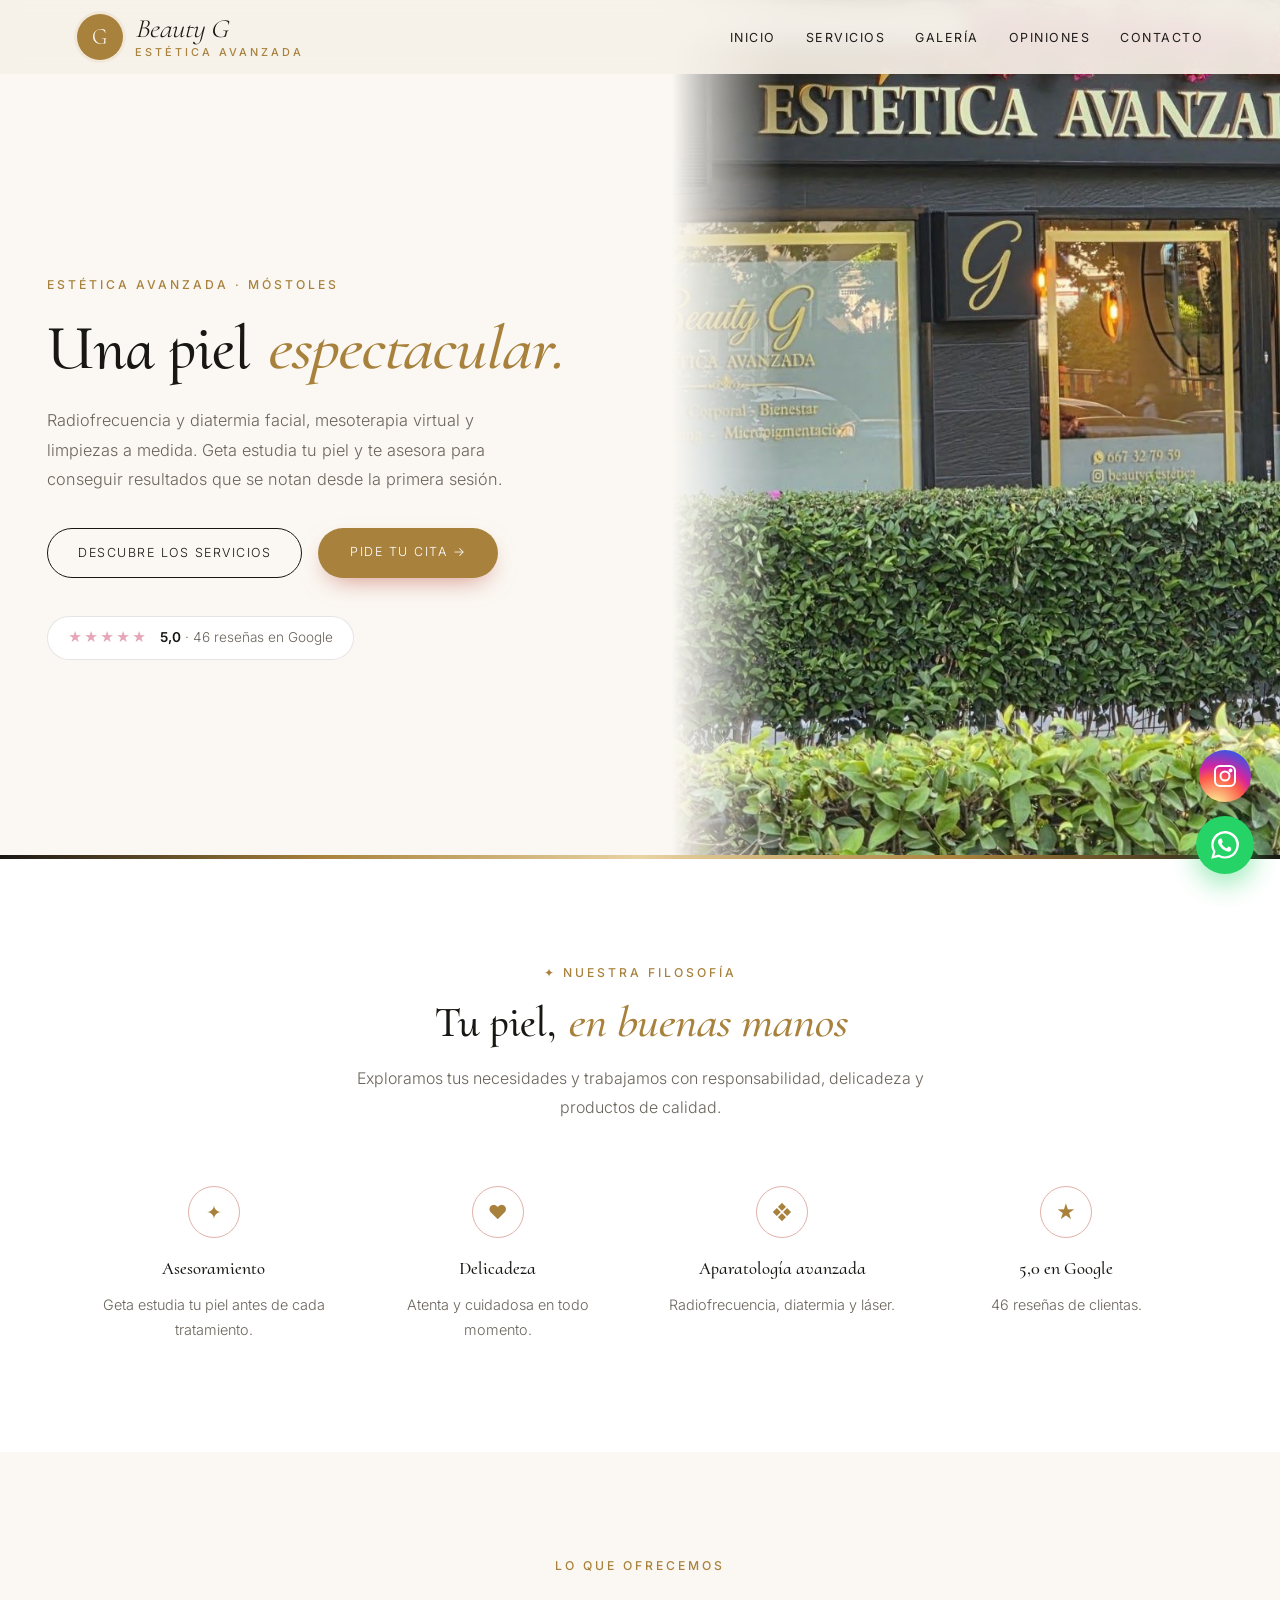
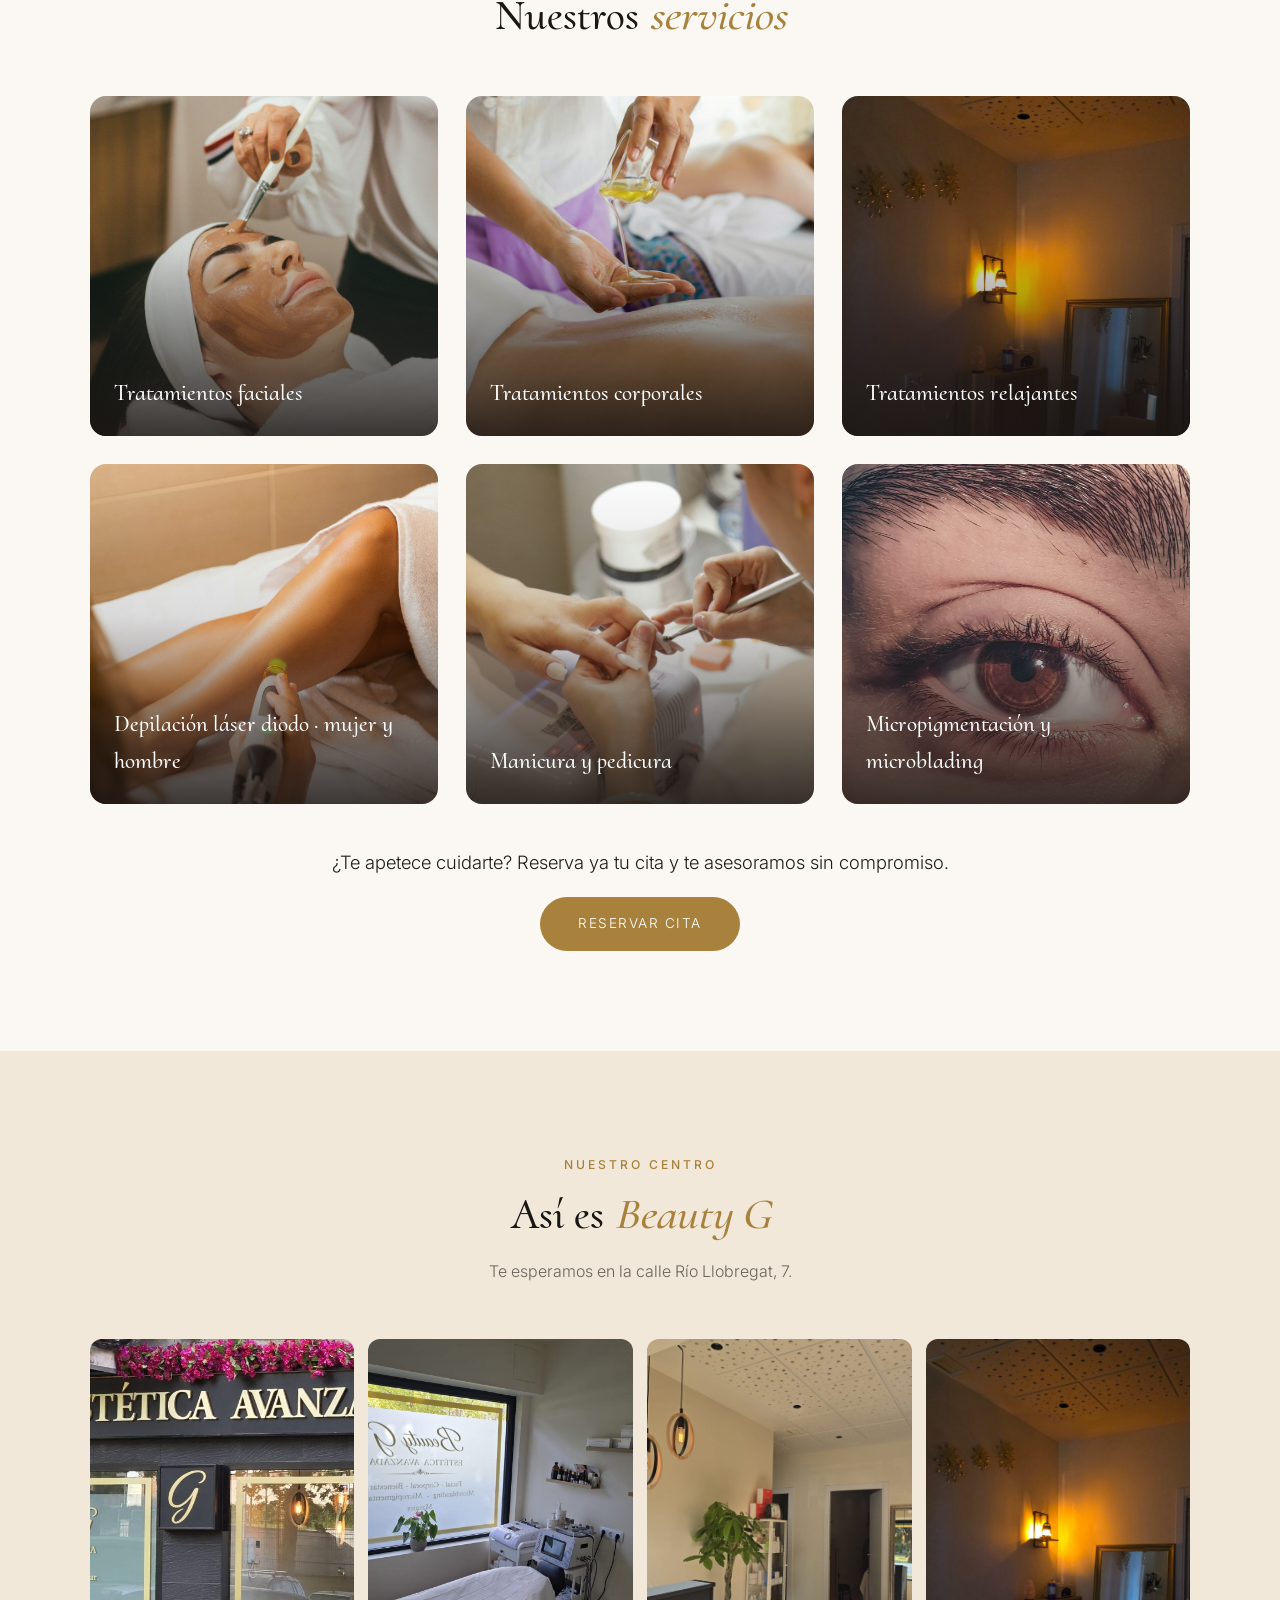
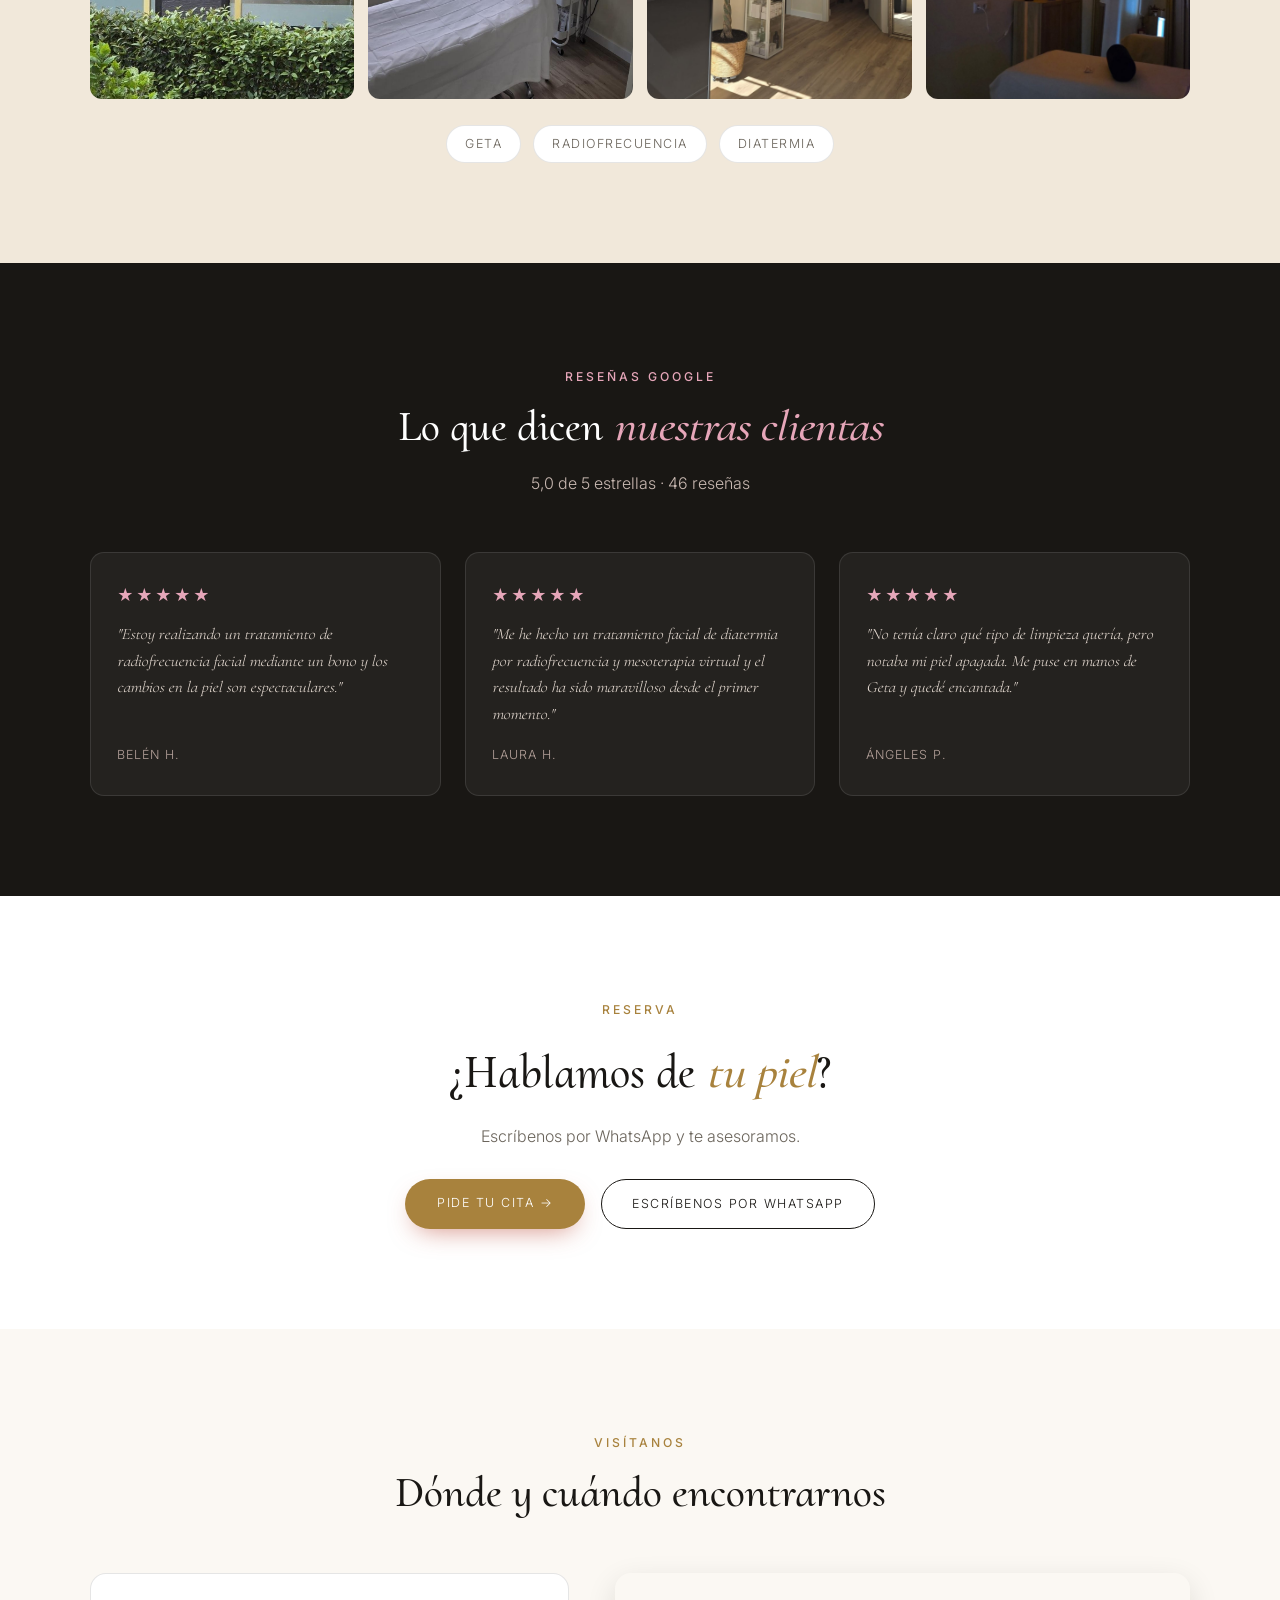
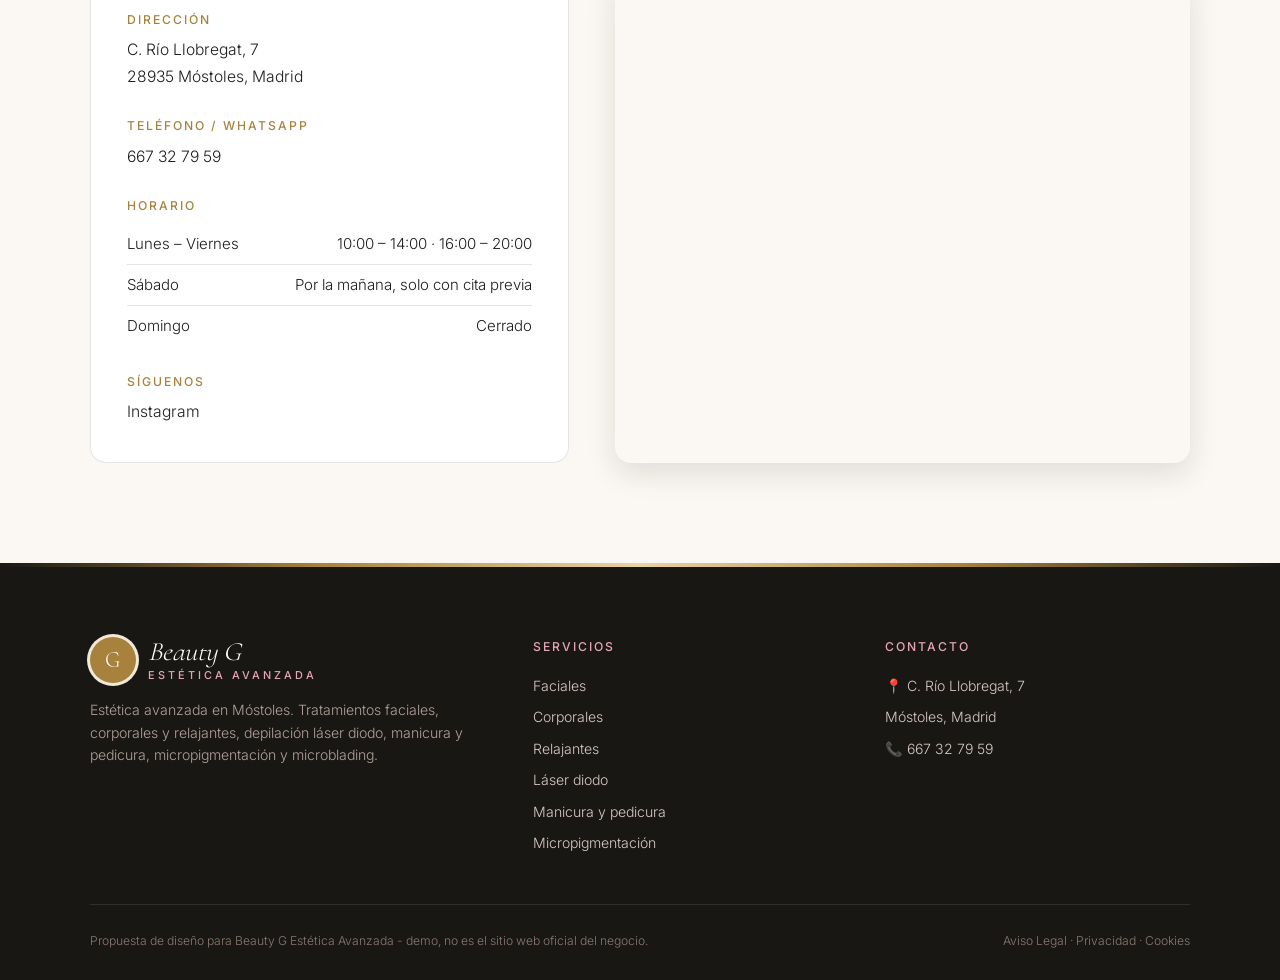
==== index.html @ 25932ee6 "Add files via upload" ====
<!DOCTYPE html>
<html lang="es">
<head>
<meta charset="UTF-8">
<meta name="viewport" content="width=device-width, initial-scale=1.0">
<title>Beauty G Estética Avanzada — Estética avanzada en Móstoles</title>
<meta name="description" content="Beauty G Estética Avanzada, de Geta, en C. Río Llobregat 7, Móstoles. Tratamientos faciales, corporales y relajantes, depilación láser diodo para mujer y hombre, manicura y pedicura, micropigmentación y microblading. 5,0★ en Google.">
<meta name="theme-color" content="#191714">
<meta property="og:title" content="Beauty G Estética Avanzada · Móstoles">
<meta property="og:image" content="maps_02.jpg">

<link rel="preconnect" href="https://fonts.googleapis.com"><link rel="preconnect" href="https://fonts.gstatic.com" crossorigin><link href="https://fonts.googleapis.com/css2?family=Cormorant+Upright:wght@600&family=Inter:wght@300;400;500;600&display=swap" rel="stylesheet">
<link rel="stylesheet" href="styles.css">
</head>
<body>

<header id="header">
  <a href="index.html" class="logo" aria-label="Beauty G Estética Avanzada, inicio"><span class="logo-mark">G</span><span class="logo-text"><span class="script">Beauty G</span><small>estética avanzada</small></span></a>
  <nav id="nav" aria-label="Navegación principal"><ul><li><a href="index.html#inicio">Inicio</a></li><li><a href="index.html#servicios">Servicios</a></li><li><a href="index.html#galeria">Galería</a></li><li><a href="index.html#opiniones">Opiniones</a></li><li><a href="index.html#contacto">Contacto</a></li></ul></nav><button class="nav-toggle" id="navToggle" aria-label="Abrir menú">☰</button>
</header>

<section class="hero" id="inicio">
  <div class="hero-text">
    <span class="eyebrow">Estética avanzada · Móstoles</span>
    <h1>Una piel <em>espectacular.</em></h1>
    <p>Radiofrecuencia y diatermia facial, mesoterapia virtual y limpiezas a medida. Geta estudia tu piel y te asesora para conseguir resultados que se notan desde la primera sesión.</p>
    <div class="hero-ctas">
      <a href="#servicios" class="btn-outline">Descubre los servicios</a>
      <a href="https://wa.me/34667327959?text=Hola%2C%20quiero%20informaci%C3%B3n%20sobre%20los%20tratamientos%20de%20Beauty%20G" class="btn-solid" target="_blank" rel="noopener">Pide tu cita →</a>
    </div>
    <a class="hero-rating" href="https://www.google.com/maps/search/?api=1&query=Beauty+G+Estetica+Avanzada,+C.+Rio+Llobregat+7,+Mostoles" target="_blank" rel="noopener"><span class="stars">★★★★★</span><span><strong>5,0</strong> · 46 reseñas en Google</span></a>
  </div>
  <div class="hero-img"><img src="maps_02.jpg" alt="Fachada negra y dorada de Beauty G con flores" style="object-position:center 50%;"></div>
</section>

<section class="trust">
  <div class="section-head">
    <span class="eyebrow">✦ Nuestra filosofía</span>
    <h2>Tu piel, <em>en buenas manos</em></h2>
    <p>Exploramos tus necesidades y trabajamos con responsabilidad, delicadeza y productos de calidad.</p>
  </div>
  <div class="trust-grid">
    <div class="trust-card"><span class="trust-ic">✦</span><h3>Asesoramiento</h3><p>Geta estudia tu piel antes de cada tratamiento.</p></div>
    <div class="trust-card"><span class="trust-ic">♥</span><h3>Delicadeza</h3><p>Atenta y cuidadosa en todo momento.</p></div>
    <div class="trust-card"><span class="trust-ic">❖</span><h3>Aparatología avanzada</h3><p>Radiofrecuencia, diatermia y láser.</p></div>
    <div class="trust-card"><span class="trust-ic">★</span><h3>5,0 en Google</h3><p>46 reseñas de clientas.</p></div>
  </div>
</section>

<section id="servicios">
  <div class="section-head">
    <span class="eyebrow">Lo que ofrecemos</span>
    <h2>Nuestros <em>servicios</em></h2>
  </div>
  <div class="svc-static-grid">
    <div class="svc-static"><img src="us_facial.jpg" alt="Tratamientos faciales" loading="lazy"><h3>Tratamientos faciales</h3></div>
    <div class="svc-static"><img src="us_corporal.jpg" alt="Tratamientos corporales" loading="lazy"><h3>Tratamientos corporales</h3></div>
    <div class="svc-static"><img src="local_cabina.jpg" alt="Tratamientos relajantes" loading="lazy"><h3>Tratamientos relajantes</h3></div>
    <div class="svc-static"><img src="us_laser.jpg" alt="Depilaci&oacute;n l&aacute;ser diodo &middot; mujer y hombre" loading="lazy"><h3>Depilaci&oacute;n l&aacute;ser diodo &middot; mujer y hombre</h3></div>
    <div class="svc-static"><img src="us_manos.jpg" alt="Manicura y pedicura" loading="lazy"><h3>Manicura y pedicura</h3></div>
    <div class="svc-static"><img src="us_micro.jpg" alt="Micropigmentaci&oacute;n y microblading" loading="lazy"><h3>Micropigmentaci&oacute;n y microblading</h3></div>
  </div>
  <div class="svc-cta"><p>&iquest;Te apetece cuidarte? Reserva ya tu cita y te asesoramos sin compromiso.</p><a class="btn-primary svc-cta-btn" href="https://wa.me/34667327959?text=Hola%2C%20quiero%20reservar%20una%20cita%20en%20Beauty%20G" target="_blank" rel="noopener">Reservar cita</a></div>
</section>

<section class="gallery-wrap" id="galeria">
  <div class="section-head">
    <span class="eyebrow">Nuestro centro</span>
    <h2>Así es <em>Beauty G</em></h2>
    <p>Te esperamos en la calle Río Llobregat, 7.</p>
  </div>
  <div class="gallery">
    <figure><img src="local_fachada.jpg" alt="Fachada de Beauty G Estética Avanzada" loading="lazy"></figure>
    <figure><img src="local_nueva.jpg" alt="Cabina de tratamientos de Beauty G" loading="lazy"></figure>
    <figure><img src="local_interior.jpg" alt="Interior del centro Beauty G" loading="lazy"></figure>
    <figure><img src="local_cabina.jpg" alt="Cabina de tratamientos relajantes" loading="lazy"></figure>
  </div>
  <div class="brands"><span>Geta</span><span>Radiofrecuencia</span><span>Diatermia</span></div>
</section>

<section class="reviews-wrap" id="opiniones">
  <div class="section-head">
    <span class="eyebrow">Reseñas Google</span>
    <h2>Lo que dicen <em>nuestras clientas</em></h2>
    <p>5,0 de 5 estrellas · 46 reseñas</p>
  </div>
  <div class="review-grid">
    <div class="review-card"><div class="stars">★★★★★</div><p>"Estoy realizando un tratamiento de radiofrecuencia facial mediante un bono y los cambios en la piel son espectaculares."</p><cite>Belén H.</cite></div>
    <div class="review-card"><div class="stars">★★★★★</div><p>"Me he hecho un tratamiento facial de diatermia por radiofrecuencia y mesoterapia virtual y el resultado ha sido maravilloso desde el primer momento."</p><cite>Laura H.</cite></div>
    <div class="review-card"><div class="stars">★★★★★</div><p>"No tenía claro qué tipo de limpieza quería, pero notaba mi piel apagada. Me puse en manos de Geta y quedé encantada."</p><cite>Ángeles P.</cite></div>
  </div>
</section>

<section class="cta-section">
  <span class="eyebrow">Reserva</span>
  <h2>¿Hablamos de <em>tu piel</em>?</h2>
  <p>Escríbenos por WhatsApp y te asesoramos.</p>
  <div class="cta-row">
    <a href="https://wa.me/34667327959?text=Hola%2C%20quiero%20informaci%C3%B3n%20sobre%20los%20tratamientos%20de%20Beauty%20G" class="btn-solid" target="_blank" rel="noopener">Pide tu cita →</a>
    <a href="https://wa.me/34667327959?text=Hola%2C%20quiero%20informaci%C3%B3n%20sobre%20los%20tratamientos%20de%20Beauty%20G" class="btn-outline" target="_blank" rel="noopener">Escríbenos por WhatsApp</a>
  </div>
</section>

<section class="contact-section" id="contacto">
  <div class="section-head">
    <span class="eyebrow">Visítanos</span>
    <h2>Dónde y cuándo encontrarnos</h2>
  </div>
  <div class="contact-grid">
    <div class="contact-info">
      <div class="contact-block"><h3>Dirección</h3><p>C. Río Llobregat, 7<br>28935 Móstoles, Madrid</p></div>
      <div class="contact-block"><h3>Teléfono / WhatsApp</h3><p><a href="tel:+34667327959">667 32 79 59</a></p></div>
      <div class="contact-block"><h3>Horario</h3><ul class="hours-list"><li><span>Lunes – Viernes</span><span>10:00 – 14:00 · 16:00 – 20:00</span></li><li><span>Sábado</span><span>Por la mañana, solo con cita previa</span></li><li><span>Domingo</span><span>Cerrado</span></li></ul></div>
      <div class="contact-block"><h3>Síguenos</h3><p><a href="https://www.instagram.com/beautyg.estetica/" target="_blank" rel="noopener">Instagram</a></p></div>
    </div>
    <div class="contact-map">
      <iframe title="Mapa de Beauty G Estética Avanzada" src="https://www.google.com/maps?q=Beauty+G+Estetica+Avanzada,+C.+Rio+Llobregat+7,+Mostoles&output=embed" width="100%" height="100%" style="border:0;" allowfullscreen="" loading="lazy" referrerpolicy="no-referrer-when-downgrade"></iframe>
    </div>
  </div>
</section>

<footer>
  <div class="footer-grid">
    <div class="footer-brand">
      <a href="index.html" class="logo light"><span class="logo-mark">G</span><span class="logo-text"><span class="script">Beauty G</span><small>estética avanzada</small></span></a>
      <p>Estética avanzada en Móstoles. Tratamientos faciales, corporales y relajantes, depilación láser diodo, manicura y pedicura, micropigmentación y microblading.</p>
    </div>
    <div><h4>Servicios</h4><ul><li>Faciales</li><li>Corporales</li><li>Relajantes</li><li>Láser diodo</li><li>Manicura y pedicura</li><li>Micropigmentación</li></ul></div>
    <div><h4>Contacto</h4><ul><li>📍 C. Río Llobregat, 7</li><li>Móstoles, Madrid</li><li>📞 <a href="tel:+34667327959">667 32 79 59</a></li></ul></div>
  </div>
  <div class="footer-bottom">
    <span>Propuesta de diseño para Beauty G Estética Avanzada - demo, no es el sitio web oficial del negocio.</span>
    <span><a href="aviso-legal.html">Aviso Legal</a> &middot; <a href="politica-privacidad.html">Privacidad</a> &middot; <a href="politica-cookies.html">Cookies</a></span>
  </div>
</footer>

<div id="cookie-banner" class="cookie-banner"><p>Esta web utiliza cookies de terceros (Google Maps) para ofrecerte la mejor experiencia. Puedes aceptar su uso o rechazarlas. <a href="politica-cookies.html">Más información</a></p><div class="cookie-actions"><button onclick="setCookieChoice('rejected')" class="ck-reject">Rechazar</button><button onclick="setCookieChoice('accepted')" class="ck-accept">Aceptar</button></div></div>
<div class="social-fabs"><a class="ig-fab" href="https://www.instagram.com/beautyg.estetica/" target="_blank" rel="noopener" aria-label="Visitar Instagram"><svg width="24" height="24" viewBox="0 0 24 24" fill="none" stroke="white" stroke-width="2"><rect x="2" y="2" width="20" height="20" rx="5"/><circle cx="12" cy="12" r="4.5"/><circle cx="17.5" cy="6.5" r="1" fill="white"/></svg></a><a class="wa-fab" href="https://wa.me/34667327959?text=Hola%2C%20quiero%20informaci%C3%B3n%20sobre%20los%20tratamientos%20de%20Beauty%20G" target="_blank" rel="noopener" aria-label="Escribir por WhatsApp"><svg width="28" height="28" viewBox="0 0 24 24" fill="white"><path d="M17.5 14.4c-.3-.1-1.8-.9-2-1s-.5-.1-.7.1-.8 1-.9 1.2-.3.2-.6.1a8.2 8.2 0 0 1-2.4-1.5 9 9 0 0 1-1.7-2.1c-.2-.3 0-.5.1-.6l.4-.5.3-.5v-.5l-.9-2.2c-.2-.6-.5-.5-.7-.5h-.6a1.1 1.1 0 0 0-.8.4 3.4 3.4 0 0 0-1 2.5 5.9 5.9 0 0 0 1.2 3.1 13.5 13.5 0 0 0 5.2 4.6c2.6 1 2.6.7 3.1.6a2.6 2.6 0 0 0 1.7-1.2 2.1 2.1 0 0 0 .2-1.2c-.1-.1-.3-.2-.6-.3ZM12 21.8a9.8 9.8 0 0 1-5-1.4l-.4-.2-3.7 1 1-3.6-.2-.4A9.8 9.8 0 1 1 12 21.8Zm8.4-18.3A11.8 11.8 0 0 0 1.8 17.7L.2 23.8l6.3-1.6a11.8 11.8 0 0 0 5.6 1.4A11.8 11.8 0 0 0 20.4 3.5Z"/></svg></a></div>
<script src="main.js"></script>
</body>
</html>
---- styles.css ----
:root{
  --cream:#fbf8f3; --paper:#ffffff; --tint:#f1e8da; --ink:#1f1d1a; --dark:#191714; --muted:#6a645b;
  --red:#a8823d; --red-dark:#86672f; --teal:#a8823d; --gold:#e6a6b9; --line:rgba(0,0,0,.1);
  --brand-gradient:linear-gradient(90deg,#191714,#a8823d,#e9d3a2,#a8823d,#191714);
}
*{margin:0;padding:0;box-sizing:border-box;}
html{scroll-behavior:smooth;}
body{font-family:'Inter',sans-serif;background:var(--cream);color:var(--ink);overflow-x:hidden;font-weight:300;line-height:1.6;}
a{text-decoration:none;color:inherit;}
h1,h2,h3{font-family:'Cormorant Upright',serif;font-weight:500;}
h1 em,h2 em{font-style:italic;color:var(--red);}
img{max-width:100%;display:block;}
.script{font-family:'Cormorant Upright',serif;font-style:italic;}

/* HEADER */
header{position:fixed;top:0;left:0;right:0;z-index:100;display:flex;justify-content:space-between;align-items:center;padding:14px 6%;background:rgba(247,241,233,.92);backdrop-filter:blur(10px);-webkit-backdrop-filter:blur(10px);transition:box-shadow .3s,padding .3s;}
header.scrolled{box-shadow:0 2px 24px rgba(28,22,20,.1);padding:8px 6%;}
.logo{display:flex;align-items:center;gap:12px;color:var(--dark);}
.logo-badge{width:58px;height:58px;border-radius:50%;object-fit:cover;box-shadow:0 0 0 2px var(--gold),0 6px 16px rgba(28,22,20,.15);transition:width .3s,height .3s;}
header.scrolled .logo-badge{width:46px;height:46px;}
.logo-text{display:flex;flex-direction:column;line-height:1;}
.logo-text .script{font-size:1.65rem;color:var(--dark);}
.logo-text small{font-size:.68rem;letter-spacing:3px;text-transform:uppercase;color:var(--red);margin-top:4px;font-weight:500;}
.logo.light .logo-text .script{color:#fff;}
.logo.light .logo-text small{color:var(--gold);}
nav ul{list-style:none;display:flex;gap:30px;}
nav a{font-size:.78rem;letter-spacing:1.5px;text-transform:uppercase;font-weight:400;position:relative;padding:4px 0;}
nav a::after{content:"";position:absolute;left:0;bottom:-2px;height:1px;width:100%;background:var(--red);transform:scaleX(0);transform-origin:right;transition:transform .3s;}
nav a:hover::after{transform:scaleX(1);transform-origin:left;}
.nav-toggle{display:none;font-size:1.6rem;background:none;border:none;color:var(--dark);cursor:pointer;}

/* BOTONES */
.btn-outline{display:inline-block;border:1px solid var(--dark);color:var(--dark);padding:14px 30px;font-size:.78rem;letter-spacing:1.5px;text-transform:uppercase;border-radius:40px;transition:all .25s;}
.btn-outline:hover{background:var(--dark);color:var(--cream);}
.btn-outline.light{border-color:rgba(255,255,255,.5);color:#fff;}
.btn-outline.light:hover{background:#fff;color:var(--dark);}
.btn-solid{display:inline-block;background:var(--red);color:#fff;padding:14px 32px;font-size:.78rem;letter-spacing:1.5px;text-transform:uppercase;border-radius:40px;transition:transform .25s,box-shadow .25s,background .25s;box-shadow:0 10px 26px -10px rgba(181,64,44,.6);}
.btn-solid:hover{transform:translateY(-2px);background:var(--red-dark);}

/* HERO */
.hero{min-height:95vh;display:grid;grid-template-columns:1.05fr .95fr;align-items:stretch;padding:0;}
.hero-text{display:flex;flex-direction:column;justify-content:center;padding:150px 7% 70px;}
.eyebrow{display:inline-block;color:var(--teal);text-transform:uppercase;letter-spacing:3px;font-size:.76rem;font-weight:500;}
.hero-text .eyebrow{margin-bottom:20px;}
.hero-text h1{font-size:clamp(2.4rem,5vw,3.9rem);line-height:1.12;margin-bottom:22px;color:var(--dark);}
.hero-text p{font-size:1.02rem;color:var(--muted);max-width:470px;line-height:1.8;margin-bottom:34px;}
.hero-ctas{display:flex;gap:16px;flex-wrap:wrap;}
.hero-rating{display:inline-flex;align-items:center;gap:12px;margin-top:38px;padding:10px 20px;border:1px solid var(--line);border-radius:40px;background:var(--paper);font-size:.85rem;color:var(--muted);align-self:flex-start;}
.hero-rating strong{color:var(--dark);font-weight:600;}
.stars{color:var(--gold);letter-spacing:2px;}
.hero-img{position:relative;overflow:hidden;}
.hero-img img{width:100%;height:100%;object-fit:cover;position:absolute;inset:0;}
.hero-img::after{content:"";position:absolute;inset:0;background:linear-gradient(90deg,var(--cream) 0%,rgba(247,241,233,0) 18%);}

/* SECCIONES */
section{padding:100px 7%;}
.section-head{text-align:center;max-width:640px;margin:0 auto 54px;}
.section-head h2{font-size:clamp(1.9rem,4vw,2.7rem);margin-top:12px;color:var(--dark);line-height:1.2;}
.section-head p{margin-top:16px;color:var(--muted);line-height:1.8;}

.trust{background:var(--paper);border-top:4px solid transparent;border-image:var(--brand-gradient) 1;}
.trust-grid{display:grid;grid-template-columns:repeat(auto-fit,minmax(230px,1fr));gap:36px;max-width:1150px;margin:0 auto;}
.trust-card{text-align:center;padding:10px;}
.trust-ic{display:inline-grid;place-items:center;width:52px;height:52px;border-radius:50%;border:1px solid rgba(181,64,44,.4);color:var(--red);font-size:1.2rem;margin-bottom:16px;}
.trust-card h3{font-size:1.15rem;color:var(--dark);margin-bottom:10px;}
.trust-card p{font-size:.9rem;color:var(--muted);line-height:1.7;}

/* DOS MUNDOS */
.worlds{background:var(--cream);}
.worlds-grid{display:grid;grid-template-columns:1fr 1fr;gap:28px;max-width:1150px;margin:0 auto;}
.world-card{position:relative;border-radius:18px;overflow:hidden;min-height:480px;display:flex;align-items:flex-end;color:#fff;}
.world-card img{position:absolute;inset:0;width:100%;height:100%;object-fit:cover;transition:transform .6s;}
.world-card:hover img{transform:scale(1.05);}
.world-card::after{content:"";position:absolute;inset:0;background:linear-gradient(to top,rgba(28,22,20,.92) 0%,rgba(28,22,20,.35) 55%,rgba(28,22,20,.05) 100%);}
.world-text{position:relative;z-index:2;padding:34px;}
.world-text .script{font-size:2rem;color:var(--gold);}
.world-text h3{font-size:1.7rem;margin:4px 0 10px;}
.world-text p{font-size:.92rem;color:#eadfd6;line-height:1.7;max-width:440px;}
.world-link{display:inline-block;margin-top:18px;font-size:.74rem;letter-spacing:1.5px;text-transform:uppercase;border-bottom:1px solid rgba(255,255,255,.5);padding-bottom:4px;}

/* PILLS */
.cat-pills{display:flex;flex-wrap:wrap;gap:16px;justify-content:center;max-width:1000px;margin:0 auto;}
.cat-pill{border:1px solid rgba(43,33,29,.22);padding:14px 26px;border-radius:30px;font-size:.84rem;letter-spacing:.5px;transition:all .2s;background:var(--paper);}
.cat-pill:hover{background:var(--red);color:#fff;border-color:var(--red);}

/* GALERIA */
.gallery-wrap{background:var(--tint);}
.gallery{max-width:1200px;margin:0 auto;display:grid;grid-template-columns:repeat(4,1fr);grid-auto-rows:220px;gap:14px;}
.gallery figure{overflow:hidden;border-radius:12px;margin:0;}
.gallery img{width:100%;height:100%;object-fit:cover;transition:transform .5s;}
.gallery figure:hover img{transform:scale(1.05);}
.gallery .big{grid-column:span 2;grid-row:span 2;}

/* RESEÑAS */
.reviews-wrap{background:var(--dark);color:#fff;position:relative;}
.reviews-wrap .section-head h2{color:#fff;}
.reviews-wrap .section-head h2 em{color:var(--gold);}
.reviews-wrap .section-head p{color:#c9b9b2;}
.reviews-wrap .eyebrow{color:var(--gold);}
.review-grid{display:grid;grid-template-columns:repeat(auto-fit,minmax(300px,1fr));gap:24px;max-width:1150px;margin:0 auto;}
.review-card{background:rgba(255,255,255,.05);border:1px solid rgba(255,255,255,.1);padding:30px 26px;border-radius:14px;display:flex;flex-direction:column;}
.review-card .stars{margin-bottom:14px;}
.review-card p{font-family:'Cormorant Upright',serif;font-size:.98rem;color:#eadfd6;line-height:1.7;font-style:italic;margin-bottom:16px;flex:1;}
.review-card cite{font-size:.78rem;color:#b3a099;font-style:normal;text-transform:uppercase;letter-spacing:1px;}

/* CTA */
.cta-section{text-align:center;background:var(--paper);}
.cta-section h2{font-size:clamp(2rem,4vw,2.9rem);color:var(--dark);margin:14px 0 14px;}
.cta-section p{color:var(--muted);margin-bottom:30px;}
.cta-row{display:flex;gap:16px;justify-content:center;flex-wrap:wrap;}

/* CONTACTO */
.contact-section{background:var(--cream);}
.contact-grid{display:grid;grid-template-columns:1fr 1.2fr;gap:46px;max-width:1150px;margin:0 auto;align-items:stretch;}
.contact-info{display:flex;flex-direction:column;gap:26px;background:var(--paper);border:1px solid var(--line);border-radius:16px;padding:36px;}
.contact-block h3{font-family:'Inter',sans-serif;font-size:.76rem;text-transform:uppercase;letter-spacing:2px;color:var(--red);font-weight:500;margin-bottom:8px;}
.contact-block p{font-size:.98rem;color:var(--ink);line-height:1.7;}
.contact-block a:hover{color:var(--red);}
.hours-list{list-style:none;}
.hours-list li{display:flex;justify-content:space-between;gap:20px;padding:8px 0;border-bottom:1px solid var(--line);font-size:.94rem;}
.hours-list li:last-child{border-bottom:none;}
.contact-map{border-radius:16px;overflow:hidden;min-height:380px;box-shadow:0 10px 30px rgba(28,22,20,.12);}
.contact-map iframe{display:block;min-height:380px;}

/* FOOTER */
footer{background:var(--dark);color:#d9c9c5;padding:70px 7% 30px;border-top:4px solid transparent;border-image:var(--brand-gradient) 1;}
.footer-grid{display:grid;grid-template-columns:1.3fr 1fr 1fr;gap:46px;max-width:1200px;margin:0 auto;padding-bottom:40px;border-bottom:1px solid rgba(255,255,255,.1);}
.footer-brand p{font-size:.88rem;color:#b3a09a;margin-top:16px;}
footer h4{font-size:.76rem;text-transform:uppercase;letter-spacing:2px;color:var(--gold);margin-bottom:18px;font-weight:500;}
footer ul{list-style:none;}
footer li{margin-bottom:9px;font-size:.88rem;color:#d9c9c5;}
footer a:hover{color:var(--gold);}
.footer-bottom{max-width:1200px;margin:26px auto 0;display:flex;justify-content:space-between;flex-wrap:wrap;gap:10px;font-size:.76rem;color:#8a7873;}
.footer-bottom a{color:#8a7873;}

/* FABS */
.social-fabs{position:fixed;bottom:26px;right:26px;z-index:200;display:flex;flex-direction:column;gap:14px;align-items:center;}
.social-fabs a{width:52px;height:52px;border-radius:50%;display:flex;align-items:center;justify-content:center;box-shadow:0 10px 24px rgba(0,0,0,.2);transition:transform .2s;}
.social-fabs a:hover{transform:scale(1.08);}
.wa-fab{width:58px !important;height:58px !important;background:#25D366;box-shadow:0 10px 26px rgba(37,211,102,.45) !important;}
.ig-fab{background:radial-gradient(circle at 30% 110%,#fdf497 0%,#fdf497 5%,#fd5949 45%,#d6249f 60%,#285AEB 90%);}
.fb-fab{background:#1877F2;}

/* COOKIES */
.cookie-banner{display:none;position:fixed;bottom:0;left:0;right:0;z-index:300;background:var(--dark);padding:20px 7%;flex-wrap:wrap;align-items:center;justify-content:space-between;gap:16px;}
.cookie-banner p{font-size:.8rem;color:rgba(245,237,232,.85);line-height:1.7;max-width:680px;}
.cookie-banner p a{color:var(--gold);text-decoration:underline;}
.cookie-actions{display:flex;gap:12px;flex-shrink:0;}
.cookie-actions button{font-family:'Inter',sans-serif;font-size:.72rem;letter-spacing:1.5px;text-transform:uppercase;padding:12px 26px;cursor:pointer;border-radius:30px;}
.ck-reject{background:transparent;color:rgba(245,237,232,.7);border:1px solid rgba(245,237,232,.3);}
.ck-accept{background:var(--red);color:#fff;border:1px solid var(--red);}

/* PÁGINAS INTERIORES */
.page-hero{padding:170px 7% 60px;text-align:center;background:var(--cream);}
.page-hero h1{font-size:clamp(2.3rem,5vw,3.4rem);margin-top:14px;color:var(--dark);}
.page-hero p{color:var(--muted);max-width:580px;margin:18px auto 0;line-height:1.8;}
.tabs{position:sticky;top:74px;z-index:50;background:var(--cream);padding:18px 7% 22px;display:flex;gap:12px;justify-content:center;flex-wrap:wrap;border-bottom:1px solid var(--line);}
.tab-btn{border:1px solid rgba(43,33,29,.25);background:var(--paper);padding:12px 24px;border-radius:30px;font-family:'Inter',sans-serif;font-size:.82rem;letter-spacing:.5px;color:var(--ink);cursor:pointer;transition:all .2s;}
.tab-btn.active,.tab-btn:hover{background:var(--red);color:#fff;border-color:var(--red);}
.tab-panel{display:none;padding:60px 7% 100px;max-width:1200px;margin:0 auto;}
.tab-panel.active{display:block;animation:fadeIn .5s;}
@keyframes fadeIn{from{opacity:0;transform:translateY(12px)}to{opacity:1;transform:none}}
.tab-intro{text-align:center;max-width:600px;margin:0 auto 46px;}
.tab-intro .script{font-size:1.6rem;color:var(--red);}
.tab-intro h2{font-size:2rem;color:var(--dark);}
.tab-intro p{color:var(--muted);margin-top:10px;line-height:1.75;font-size:.94rem;}

.cat-grid{display:grid;grid-template-columns:repeat(auto-fit,minmax(280px,1fr));gap:28px;}
.cat-grid.single{grid-template-columns:1fr;max-width:640px;margin:0 auto;}
.cat-grid.single .cat-card{height:440px;}
.cat-card{position:relative;border-radius:16px;overflow:hidden;height:360px;cursor:pointer;background:var(--tint);}
.cat-card img{width:100%;height:100%;object-fit:cover;transition:transform .5s;}
.cat-card:hover img{transform:scale(1.06);}
.cat-card::after{content:'';position:absolute;inset:0;background:linear-gradient(to top,rgba(28,22,20,.88) 0%,rgba(28,22,20,.15) 55%,transparent 100%);}
.cat-card-text{position:absolute;bottom:0;left:0;right:0;padding:26px;z-index:2;}
.cat-card-text h3{color:#fff;font-size:1.55rem;margin-bottom:10px;}
.cat-card-text span{color:#fff;font-size:.74rem;text-transform:uppercase;letter-spacing:1.5px;border-bottom:1px solid rgba(255,255,255,.5);padding-bottom:4px;}

.modal-overlay{display:none;position:fixed;inset:0;background:rgba(28,22,20,.78);z-index:300;align-items:center;justify-content:center;padding:20px;}
.modal-overlay.open{display:flex;}
.modal{background:var(--paper);max-width:560px;width:100%;max-height:85vh;overflow-y:auto;border-radius:16px;padding:40px;position:relative;}
.modal-close{position:absolute;top:16px;right:20px;background:none;border:none;font-size:1.7rem;color:var(--ink);cursor:pointer;}
.modal h3{font-size:1.8rem;color:var(--dark);margin-bottom:6px;}
.modal .modal-sub{color:var(--muted);font-size:.86rem;margin-bottom:22px;}
.svc-row{display:flex;justify-content:space-between;align-items:center;padding:16px 0;border-bottom:1px solid var(--line);gap:16px;}
.svc-row:last-of-type{border-bottom:none;}
.svc-name{font-size:.98rem;color:var(--ink);font-weight:400;}
.svc-desc{font-size:.8rem;color:var(--muted);display:block;margin-top:3px;line-height:1.5;}
.svc-price{font-size:.72rem;color:var(--red);text-transform:uppercase;letter-spacing:1px;white-space:nowrap;font-weight:500;}
.modal-cta{display:block;text-align:center;background:var(--red);color:#fff;padding:14px;border-radius:30px;margin-top:26px;font-size:.8rem;text-transform:uppercase;letter-spacing:1.5px;}
.modal-cta.alt{background:#25D366;margin-top:10px;}
.services-note{text-align:center;color:var(--muted);font-size:.9rem;padding:0 7% 90px;}

.portfolio-grid{display:grid;grid-template-columns:repeat(auto-fill,minmax(260px,1fr));gap:18px;}
.portfolio-grid figure{border-radius:14px;overflow:hidden;aspect-ratio:4/5;cursor:zoom-in;background:var(--tint);}
.portfolio-grid img{width:100%;height:100%;object-fit:cover;transition:transform .5s;}
.portfolio-grid figure:hover img{transform:scale(1.05);}
.lightbox{display:none;position:fixed;inset:0;z-index:400;background:rgba(15,12,10,.94);align-items:center;justify-content:center;padding:30px;cursor:zoom-out;}
.lightbox.open{display:flex;}
.lightbox img{max-width:100%;max-height:90vh;border-radius:10px;}

.legal{max-width:860px;margin:0 auto;padding:160px 7% 90px;}
.legal h1{font-size:2.4rem;color:var(--dark);margin-bottom:26px;}
.legal h2{font-size:1.35rem;color:var(--dark);margin:30px 0 10px;}
.legal p,.legal li{color:var(--muted);line-height:1.8;margin-bottom:10px;font-size:.96rem;}
.legal ul{padding-left:22px;}
.legal a{color:var(--red);text-decoration:underline;}

@media(max-width:900px){
  .hero{grid-template-columns:1fr;}
  .hero-img{height:340px;order:-1;margin-top:82px;}
  .hero-img::after{background:linear-gradient(0deg,var(--cream) 0%,rgba(247,241,233,0) 25%);}
  .hero-text{padding:30px 6% 60px;}
  .worlds-grid{grid-template-columns:1fr;}
  .world-card{min-height:420px;}
  .gallery{grid-template-columns:repeat(2,1fr);grid-auto-rows:170px;}
  .gallery .big{grid-column:span 2;grid-row:span 2;}
  .footer-grid{grid-template-columns:1fr;gap:30px;}
  .contact-grid{grid-template-columns:1fr;}
  .contact-map,.contact-map iframe{min-height:300px;}
  nav{position:fixed;top:0;right:0;height:100vh;width:78%;max-width:300px;background:var(--cream);padding:110px 40px;transform:translateX(100%);transition:transform .4s;box-shadow:-10px 0 40px rgba(0,0,0,.12);}
  nav.open{transform:translateX(0);}
  nav ul{flex-direction:column;gap:26px;}
  .nav-toggle{display:block;position:relative;z-index:110;}
  section{padding:70px 6%;}
  .tabs{top:66px;overflow-x:auto;justify-content:flex-start;flex-wrap:nowrap;}
  .tab-btn{flex-shrink:0;}
  .page-hero{padding:140px 6% 40px;}
  .modal{padding:34px 24px;}
}
@media(max-width:520px){
  .logo-text .script{font-size:1.35rem;}
  .logo-badge{width:48px;height:48px;}
  .social-fabs{right:16px;bottom:16px;}
  .social-fabs a{width:46px;height:46px;}
}

.logo-mark{width:46px;height:46px;border-radius:50%;background:var(--red);color:#fff;display:grid;place-items:center;font-family:'Cormorant Upright',serif;font-size:1.4rem;box-shadow:0 0 0 3px var(--tint);}
.brands{display:flex;flex-wrap:wrap;gap:12px;justify-content:center;margin-top:26px;}
.brands span{border:1px solid var(--line);border-radius:30px;padding:8px 18px;font-size:.78rem;letter-spacing:1.5px;text-transform:uppercase;color:var(--muted);background:var(--paper);}

/* Beauty G: tarjetas fijas de servicios y galeria uniforme */
.svc-static-grid{display:grid;grid-template-columns:repeat(3,1fr);gap:28px;max-width:1150px;margin:0 auto;}
.svc-static{position:relative;border-radius:16px;overflow:hidden;height:340px;background:var(--tint);}
.svc-static img{width:100%;height:100%;object-fit:cover;}
.svc-static::after{content:'';position:absolute;inset:0;background:linear-gradient(to top,rgba(28,22,20,.85) 0%,rgba(28,22,20,.15) 55%,transparent 100%);}
.svc-static h3{position:absolute;left:0;right:0;bottom:0;margin:0;padding:24px;color:#fff;font-size:1.45rem;z-index:2;}
.svc-cta{text-align:center;margin:44px auto 0;max-width:700px;}
.svc-cta p{font-size:1.15rem;color:var(--ink);margin:0 0 20px;}
.svc-cta-btn{display:inline-block;background:var(--red);color:#fff;padding:16px 38px;border-radius:30px;font-size:.85rem;letter-spacing:1.5px;text-transform:uppercase;text-decoration:none;transition:background .2s;}
.svc-cta-btn:hover{background:var(--red-dark);}
.gallery{grid-template-columns:repeat(4,1fr);grid-auto-rows:360px;}
.gallery .big{grid-column:auto;grid-row:auto;}
@media (max-width:900px){
  .svc-static-grid{grid-template-columns:1fr 1fr;gap:18px;}
  .svc-static{height:260px;}
  .gallery{grid-template-columns:1fr 1fr;grid-auto-rows:300px;}
}
@media (max-width:560px){
  .svc-static-grid{grid-template-columns:1fr;}
  .gallery{grid-template-columns:1fr;grid-auto-rows:320px;}
}
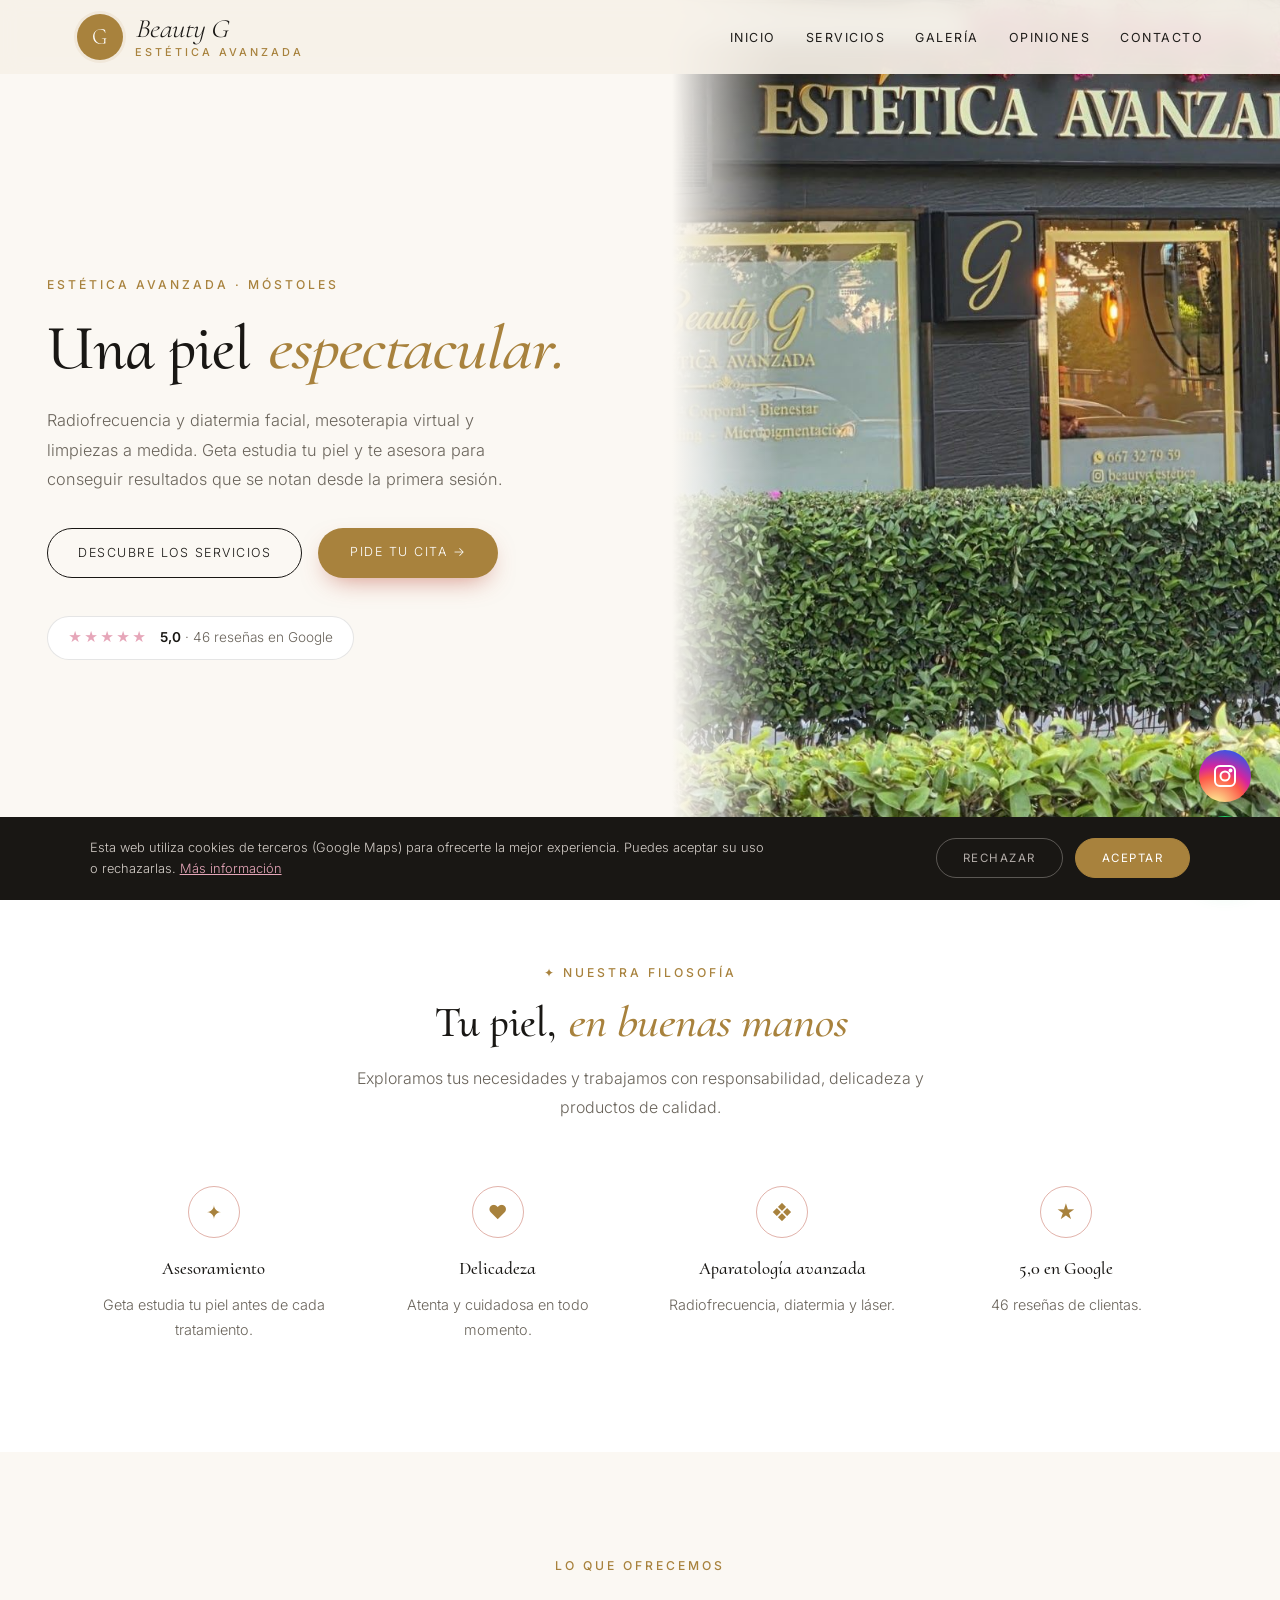
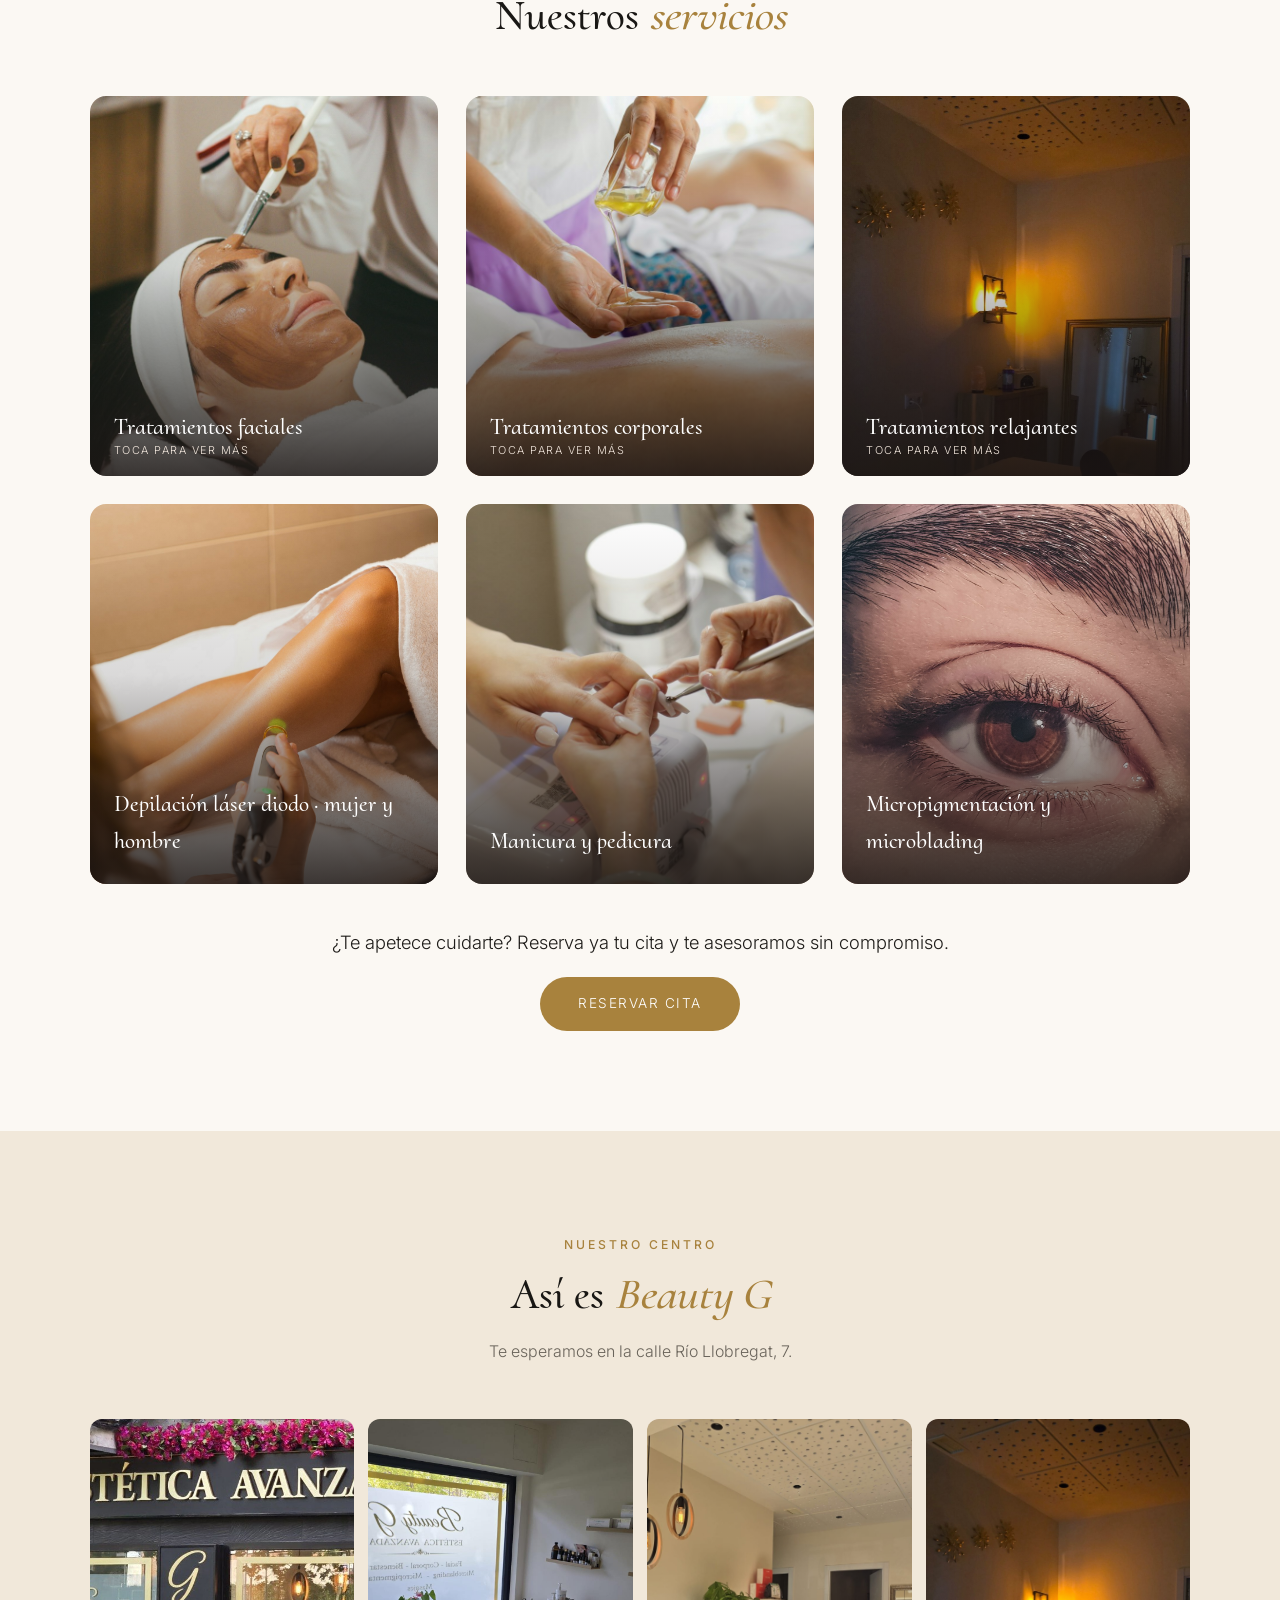
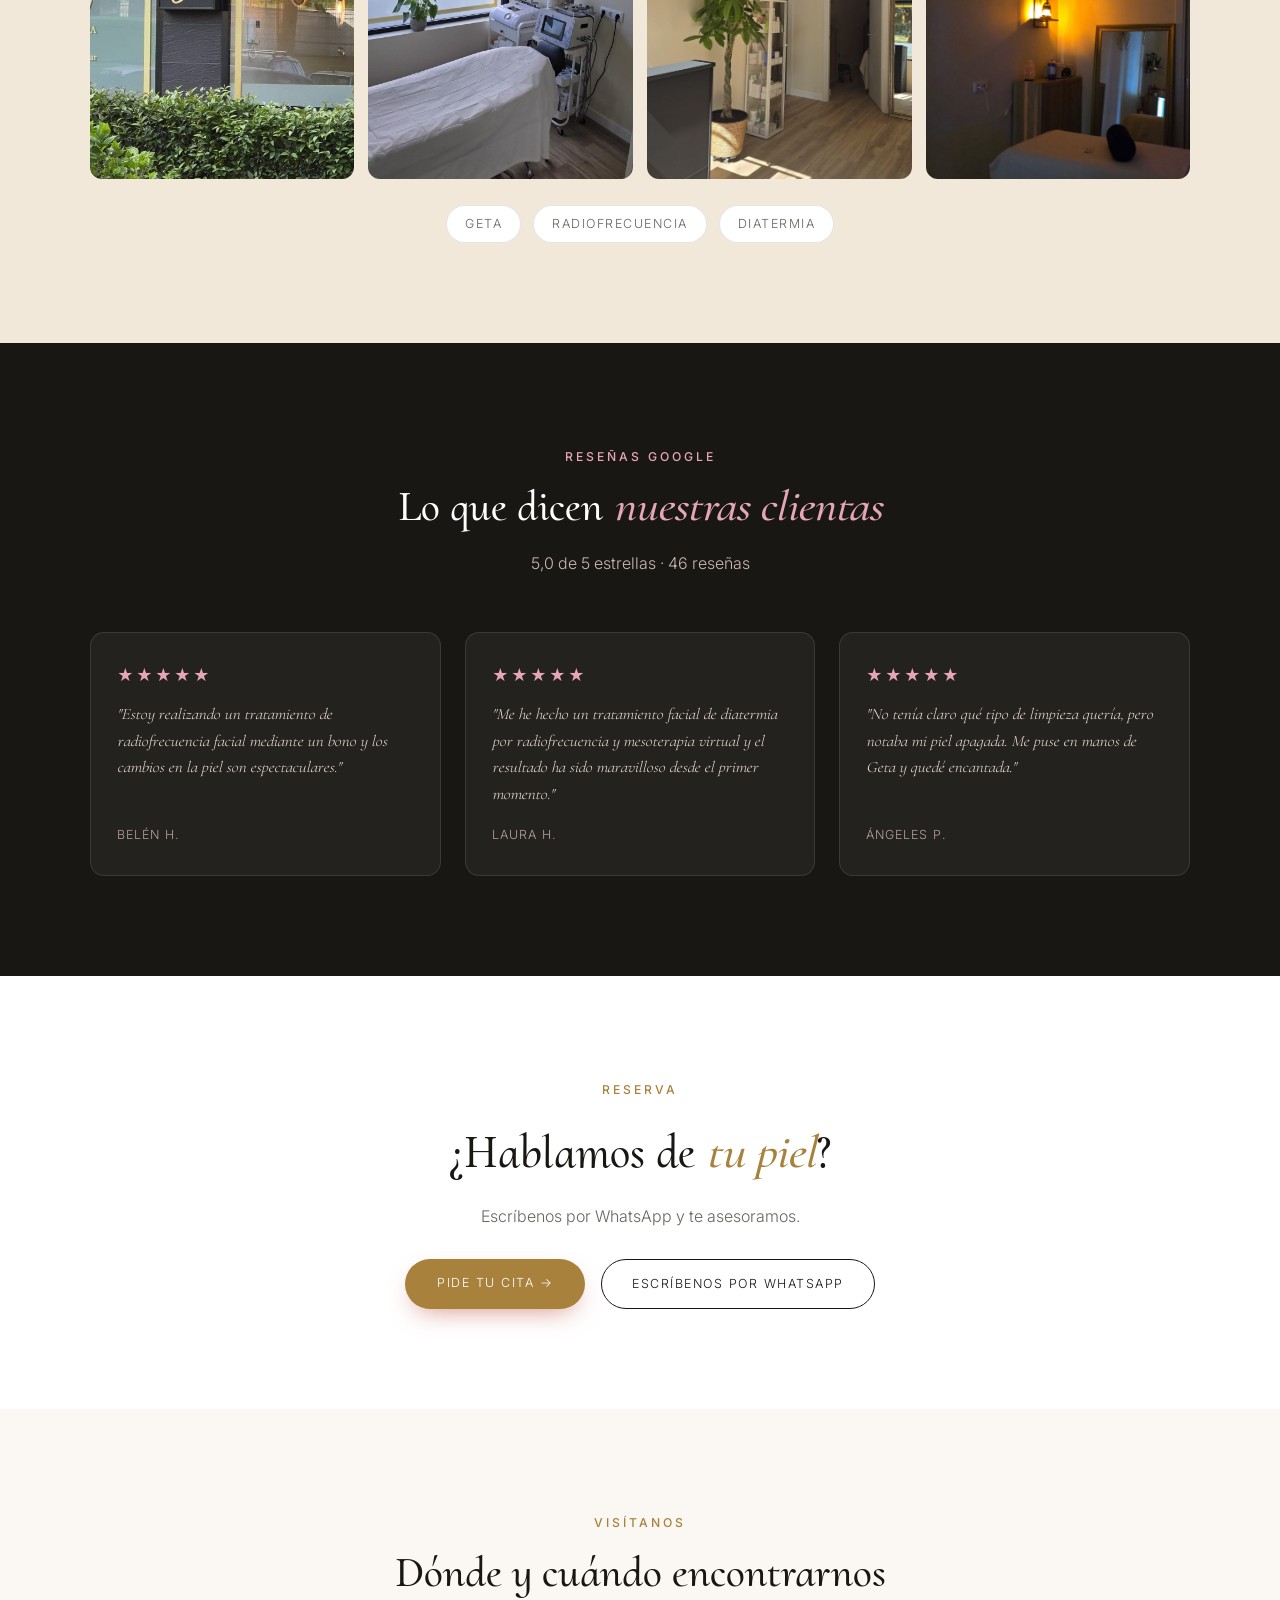
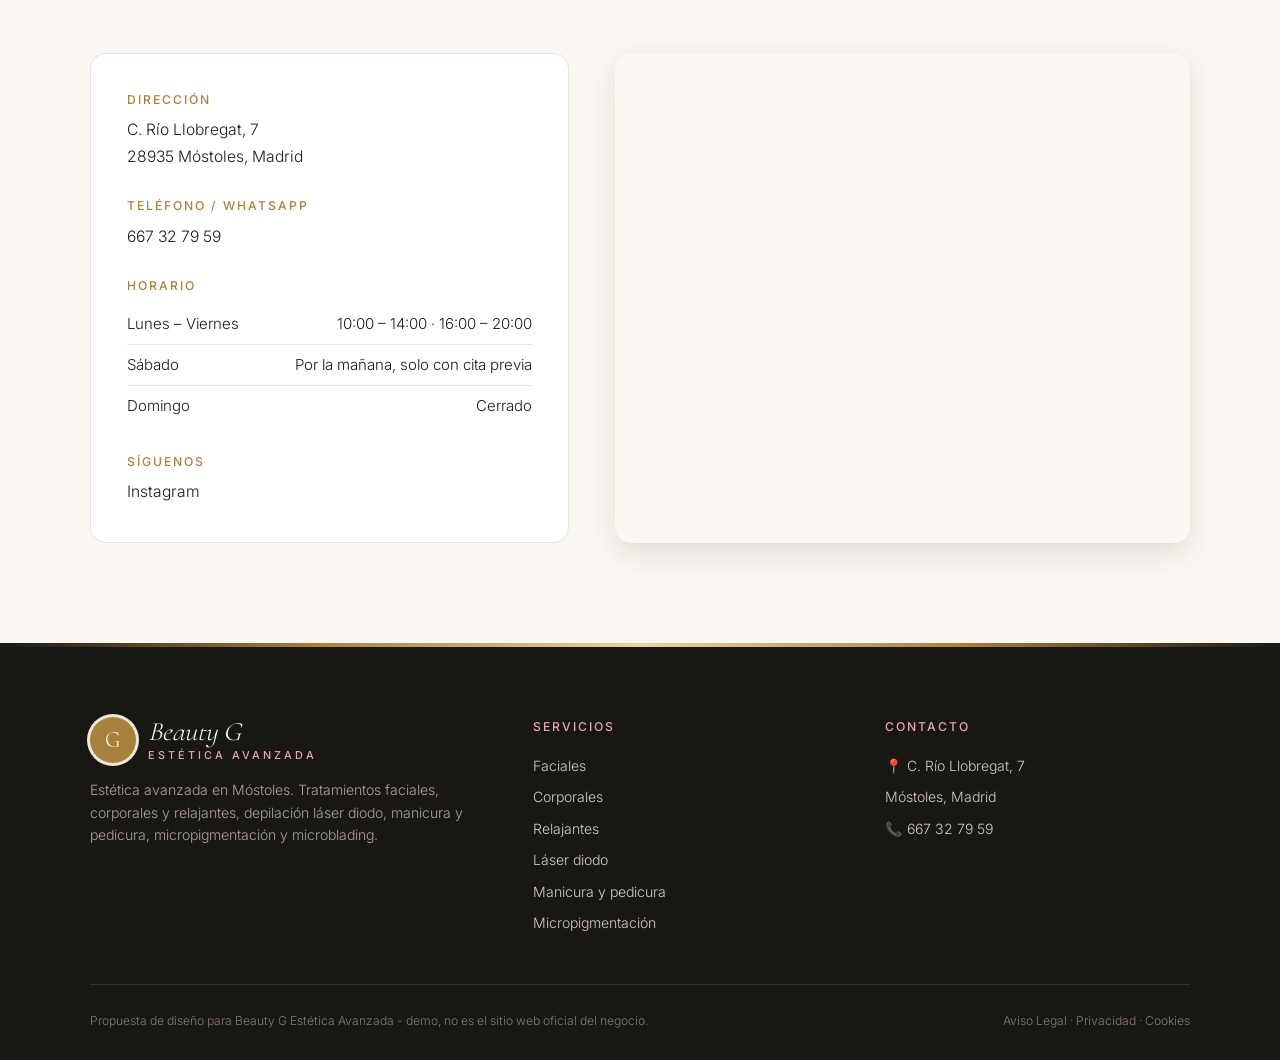
==== commit f943c5ac: "Add files via upload" ====
--- a/index.html
+++ b/index.html
@@ -53,12 +53,12 @@
     <h2>Nuestros <em>servicios</em></h2>
   </div>
   <div class="svc-static-grid">
-    <div class="svc-static"><img src="us_facial.jpg" alt="Tratamientos faciales" loading="lazy"><h3>Tratamientos faciales</h3></div>
-    <div class="svc-static"><img src="us_corporal.jpg" alt="Tratamientos corporales" loading="lazy"><h3>Tratamientos corporales</h3></div>
-    <div class="svc-static"><img src="local_cabina.jpg" alt="Tratamientos relajantes" loading="lazy"><h3>Tratamientos relajantes</h3></div>
-    <div class="svc-static"><img src="us_laser.jpg" alt="Depilaci&oacute;n l&aacute;ser diodo &middot; mujer y hombre" loading="lazy"><h3>Depilaci&oacute;n l&aacute;ser diodo &middot; mujer y hombre</h3></div>
-    <div class="svc-static"><img src="us_manos.jpg" alt="Manicura y pedicura" loading="lazy"><h3>Manicura y pedicura</h3></div>
-    <div class="svc-static"><img src="us_micro.jpg" alt="Micropigmentaci&oacute;n y microblading" loading="lazy"><h3>Micropigmentaci&oacute;n y microblading</h3></div>
+    <div class="svc-static" tabindex="0" role="button" aria-label="Tratamientos faciales: ver resumen"><div class="svc-inner"><div class="svc-front"><img src="us_facial.jpg" alt="Tratamientos faciales" loading="lazy"><h3>Tratamientos faciales</h3><span class="svc-hint">Toca para ver m&aacute;s</span></div><div class="svc-back"><h3>Tratamientos faciales</h3><p>Cada piel es única: la cuidamos con estética avanzada y cosmética profesional para que luzca luminosa y revitalizada.</p><ul><li>Higiene facial profunda</li><li>Tratamiento antiedad</li><li>Ritual de luminosidad</li><li>Hidratación y revitalización</li><li>Peeling facial</li><li>Dermapen (microneedling)</li></ul><p class="svc-foot">Valoramos tu piel antes de empezar.</p></div></div></div>
+    <div class="svc-static" tabindex="0" role="button" aria-label="Tratamientos corporales: ver resumen"><div class="svc-inner"><div class="svc-front"><img src="us_corporal.jpg" alt="Tratamientos corporales" loading="lazy"><h3>Tratamientos corporales</h3><span class="svc-hint">Toca para ver m&aacute;s</span></div><div class="svc-back"><h3>Tratamientos corporales</h3><p>Tratamientos personalizados para cuidar tu silueta y el aspecto de tu piel.</p><ul><li>Reductores y remodelantes</li><li>Anticelulíticos</li><li>Radiofrecuencia corporal</li><li>Bellaction Duo</li><li>Maderoterapia</li><li>Reafirmación corporal</li><li>Exfoliación corporal</li></ul><p class="svc-foot">Te aconsejamos según tus objetivos.</p></div></div></div>
+    <div class="svc-static" tabindex="0" role="button" aria-label="Tratamientos relajantes: ver resumen"><div class="svc-inner"><div class="svc-front"><img src="local_cabina.jpg" alt="Tratamientos relajantes" loading="lazy"><h3>Tratamientos relajantes</h3><span class="svc-hint">Toca para ver m&aacute;s</span></div><div class="svc-back"><h3>Tratamientos relajantes</h3><p>Rituales de bienestar para desconectar y regalarte un momento de relajación. Combinamos exfoliación, hidratación y cuidados corporales para una piel suave y cuidada.</p><p class="svc-foot">Un momento solo para ti.</p></div></div></div>
+    <div class="svc-static nofl"><div class="svc-inner"><div class="svc-front"><img src="us_laser.jpg" alt="Depilación láser diodo · mujer y hombre" loading="lazy"><h3>Depilación láser diodo · mujer y hombre</h3></div></div></div>
+    <div class="svc-static nofl"><div class="svc-inner"><div class="svc-front"><img src="us_manos.jpg" alt="Manicura y pedicura" loading="lazy"><h3>Manicura y pedicura</h3></div></div></div>
+    <div class="svc-static nofl"><div class="svc-inner"><div class="svc-front"><img src="us_micro.jpg" alt="Micropigmentación y microblading" loading="lazy"><h3>Micropigmentación y microblading</h3></div></div></div>
   </div>
   <div class="svc-cta"><p>&iquest;Te apetece cuidarte? Reserva ya tu cita y te asesoramos sin compromiso.</p><a class="btn-primary svc-cta-btn" href="https://wa.me/34667327959?text=Hola%2C%20quiero%20reservar%20una%20cita%20en%20Beauty%20G" target="_blank" rel="noopener">Reservar cita</a></div>
 </section>
--- a/styles.css
+++ b/styles.css
@@ -241,10 +241,24 @@
 
 /* Beauty G: tarjetas fijas de servicios y galeria uniforme */
 .svc-static-grid{display:grid;grid-template-columns:repeat(3,1fr);gap:28px;max-width:1150px;margin:0 auto;}
-.svc-static{position:relative;border-radius:16px;overflow:hidden;height:340px;background:var(--tint);}
-.svc-static img{width:100%;height:100%;object-fit:cover;}
-.svc-static::after{content:'';position:absolute;inset:0;background:linear-gradient(to top,rgba(28,22,20,.85) 0%,rgba(28,22,20,.15) 55%,transparent 100%);}
-.svc-static h3{position:absolute;left:0;right:0;bottom:0;margin:0;padding:24px;color:#fff;font-size:1.45rem;z-index:2;}
+.svc-static{height:380px;perspective:1200px;cursor:pointer;outline:none;}
+.svc-inner{position:relative;width:100%;height:100%;transition:transform .7s;transform-style:preserve-3d;}
+.svc-static.flipped .svc-inner{transform:rotateY(180deg);}
+.svc-static.nofl{cursor:default;}
+.svc-static.nofl .svc-front h3{bottom:0;padding:24px;}
+.svc-front,.svc-back{position:absolute;inset:0;border-radius:16px;overflow:hidden;backface-visibility:hidden;-webkit-backface-visibility:hidden;}
+.svc-front{background:var(--tint);}
+.svc-front img{width:100%;height:100%;object-fit:cover;}
+.svc-front::after{content:'';position:absolute;inset:0;background:linear-gradient(to top,rgba(28,22,20,.85) 0%,rgba(28,22,20,.15) 55%,transparent 100%);}
+.svc-front h3{position:absolute;left:0;right:0;bottom:30px;margin:0;padding:0 24px;color:#fff;font-size:1.45rem;z-index:2;}
+.svc-hint{position:absolute;left:24px;bottom:16px;z-index:2;color:#f1e6dc;font-size:.68rem;letter-spacing:1.5px;text-transform:uppercase;}
+.svc-back{transform:rotateY(180deg);background:var(--paper);border:1px solid rgba(168,130,61,.35);padding:26px 24px;display:flex;flex-direction:column;justify-content:center;text-align:center;}
+.svc-back h3{font-size:1.35rem;margin:0 0 10px;color:var(--red);}
+.svc-back p{font-size:.88rem;line-height:1.6;margin:0 0 10px;color:var(--ink);}
+.svc-back ul{list-style:none;padding:0;margin:4px 0 12px;display:flex;flex-wrap:wrap;justify-content:center;gap:6px;}
+.svc-back li{font-size:.76rem;border:1px solid rgba(168,130,61,.4);border-radius:20px;padding:4px 10px;color:var(--ink);}
+.svc-back .svc-foot{font-size:.8rem;font-style:italic;color:var(--red);margin:0;}
+.svc-static:focus-visible .svc-inner{box-shadow:0 0 0 3px var(--red);border-radius:16px;}
 .svc-cta{text-align:center;margin:44px auto 0;max-width:700px;}
 .svc-cta p{font-size:1.15rem;color:var(--ink);margin:0 0 20px;}
 .svc-cta-btn{display:inline-block;background:var(--red);color:#fff;padding:16px 38px;border-radius:30px;font-size:.85rem;letter-spacing:1.5px;text-transform:uppercase;text-decoration:none;transition:background .2s;}
@@ -253,7 +267,7 @@
 .gallery .big{grid-column:auto;grid-row:auto;}
 @media (max-width:900px){
   .svc-static-grid{grid-template-columns:1fr 1fr;gap:18px;}
-  .svc-static{height:260px;}
+  .svc-static{height:360px;}
   .gallery{grid-template-columns:1fr 1fr;grid-auto-rows:300px;}
 }
 @media (max-width:560px){
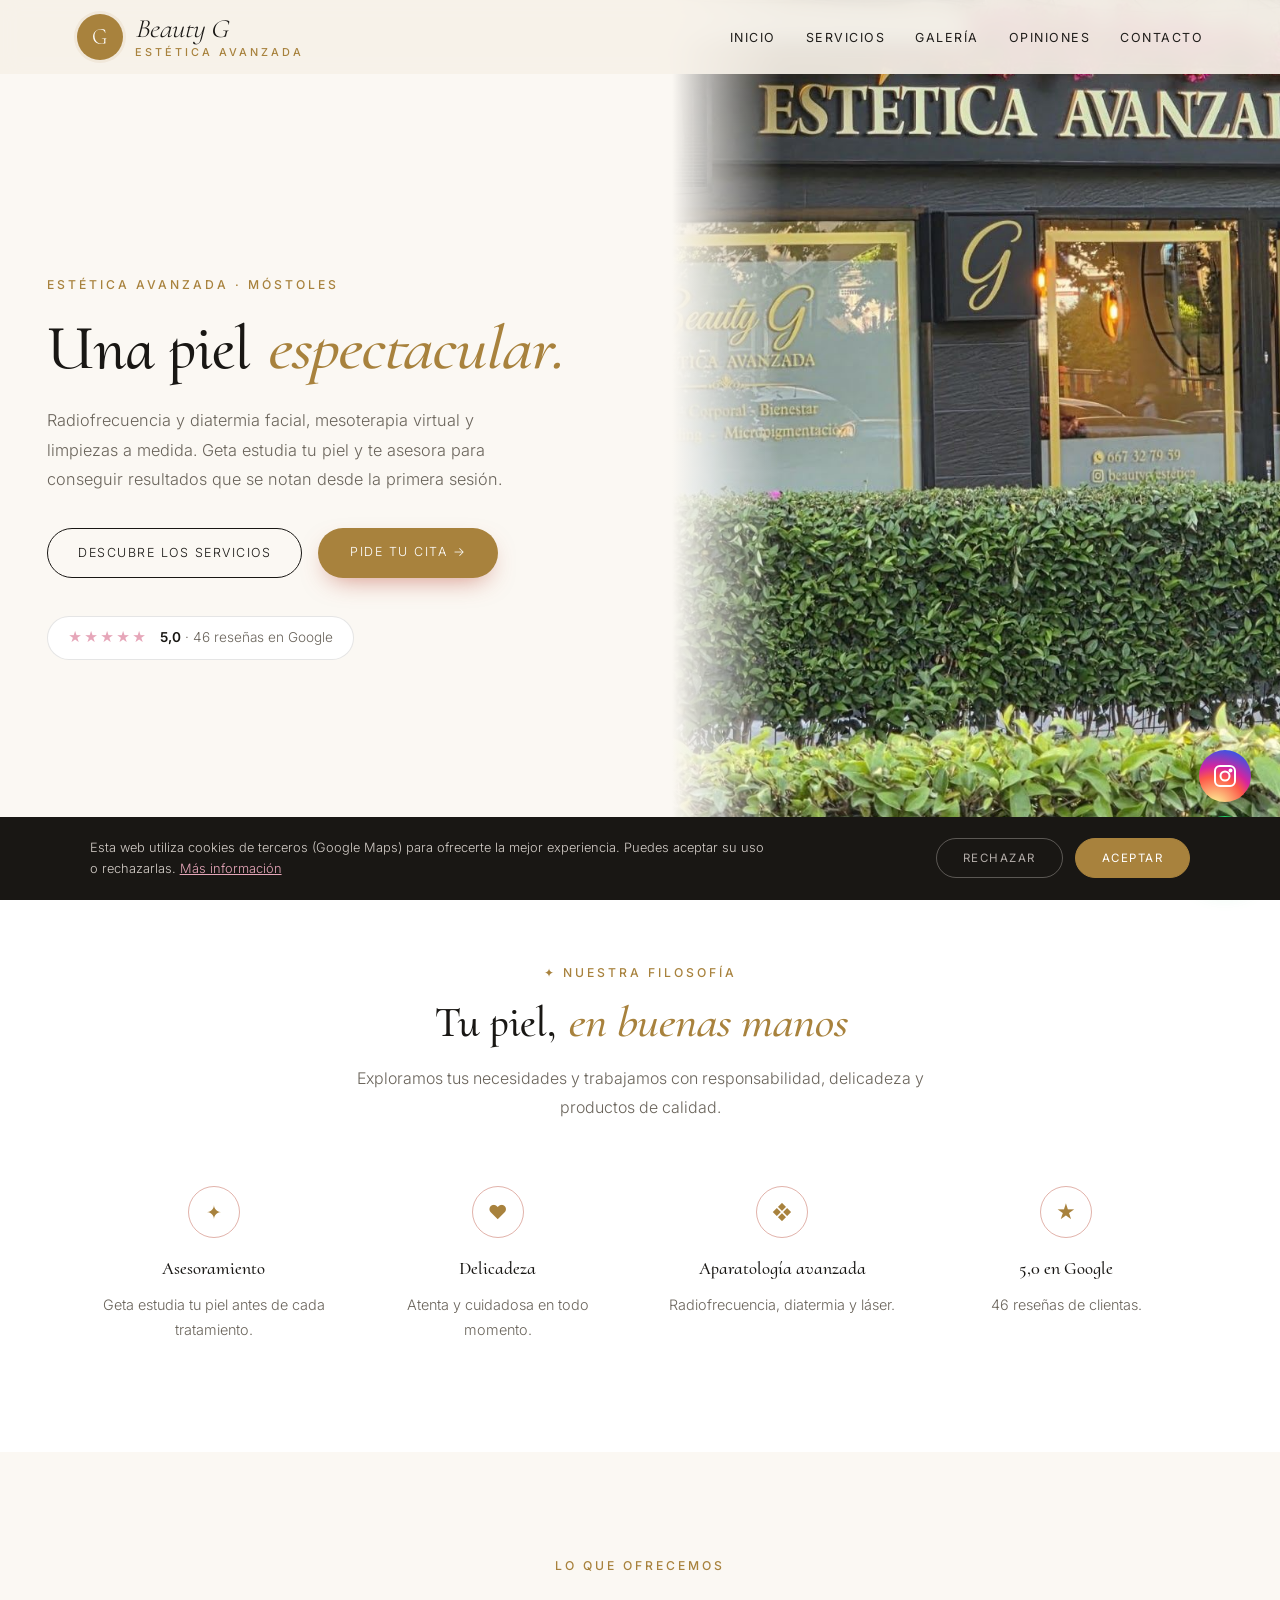
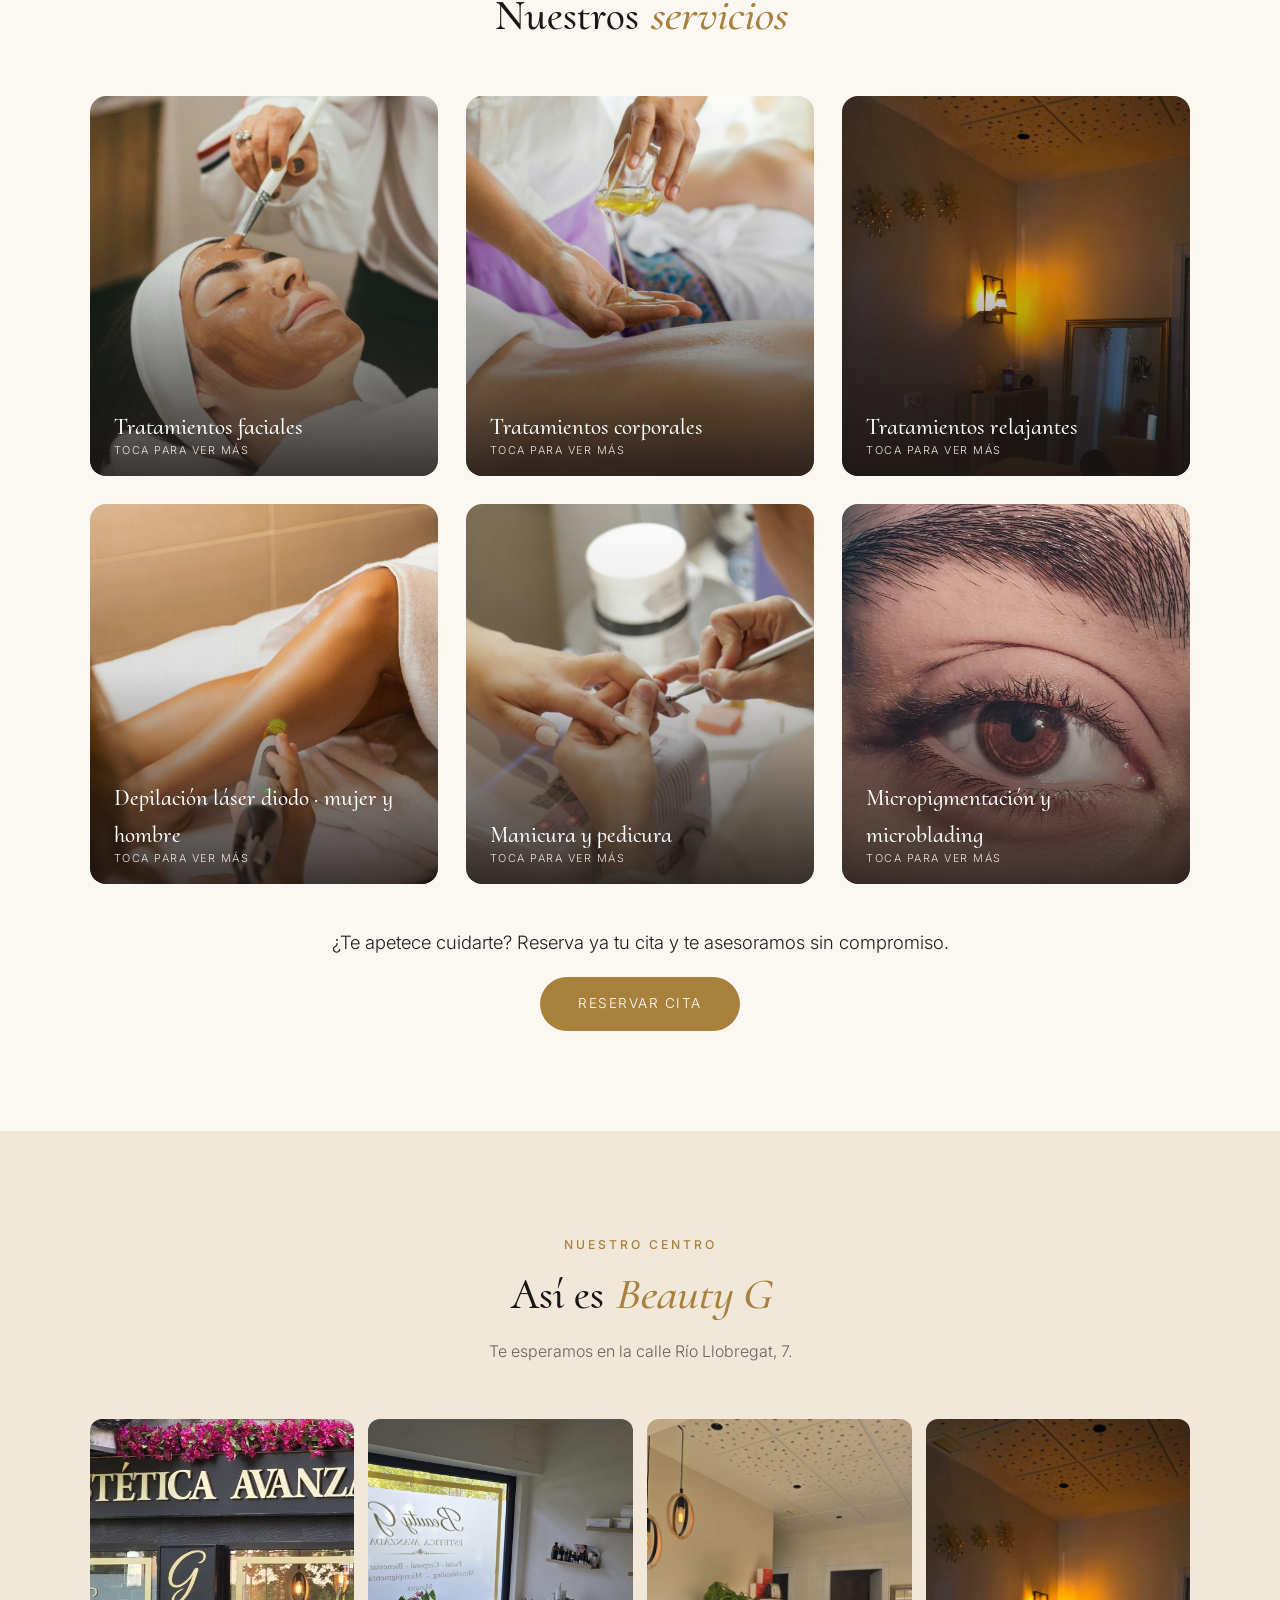
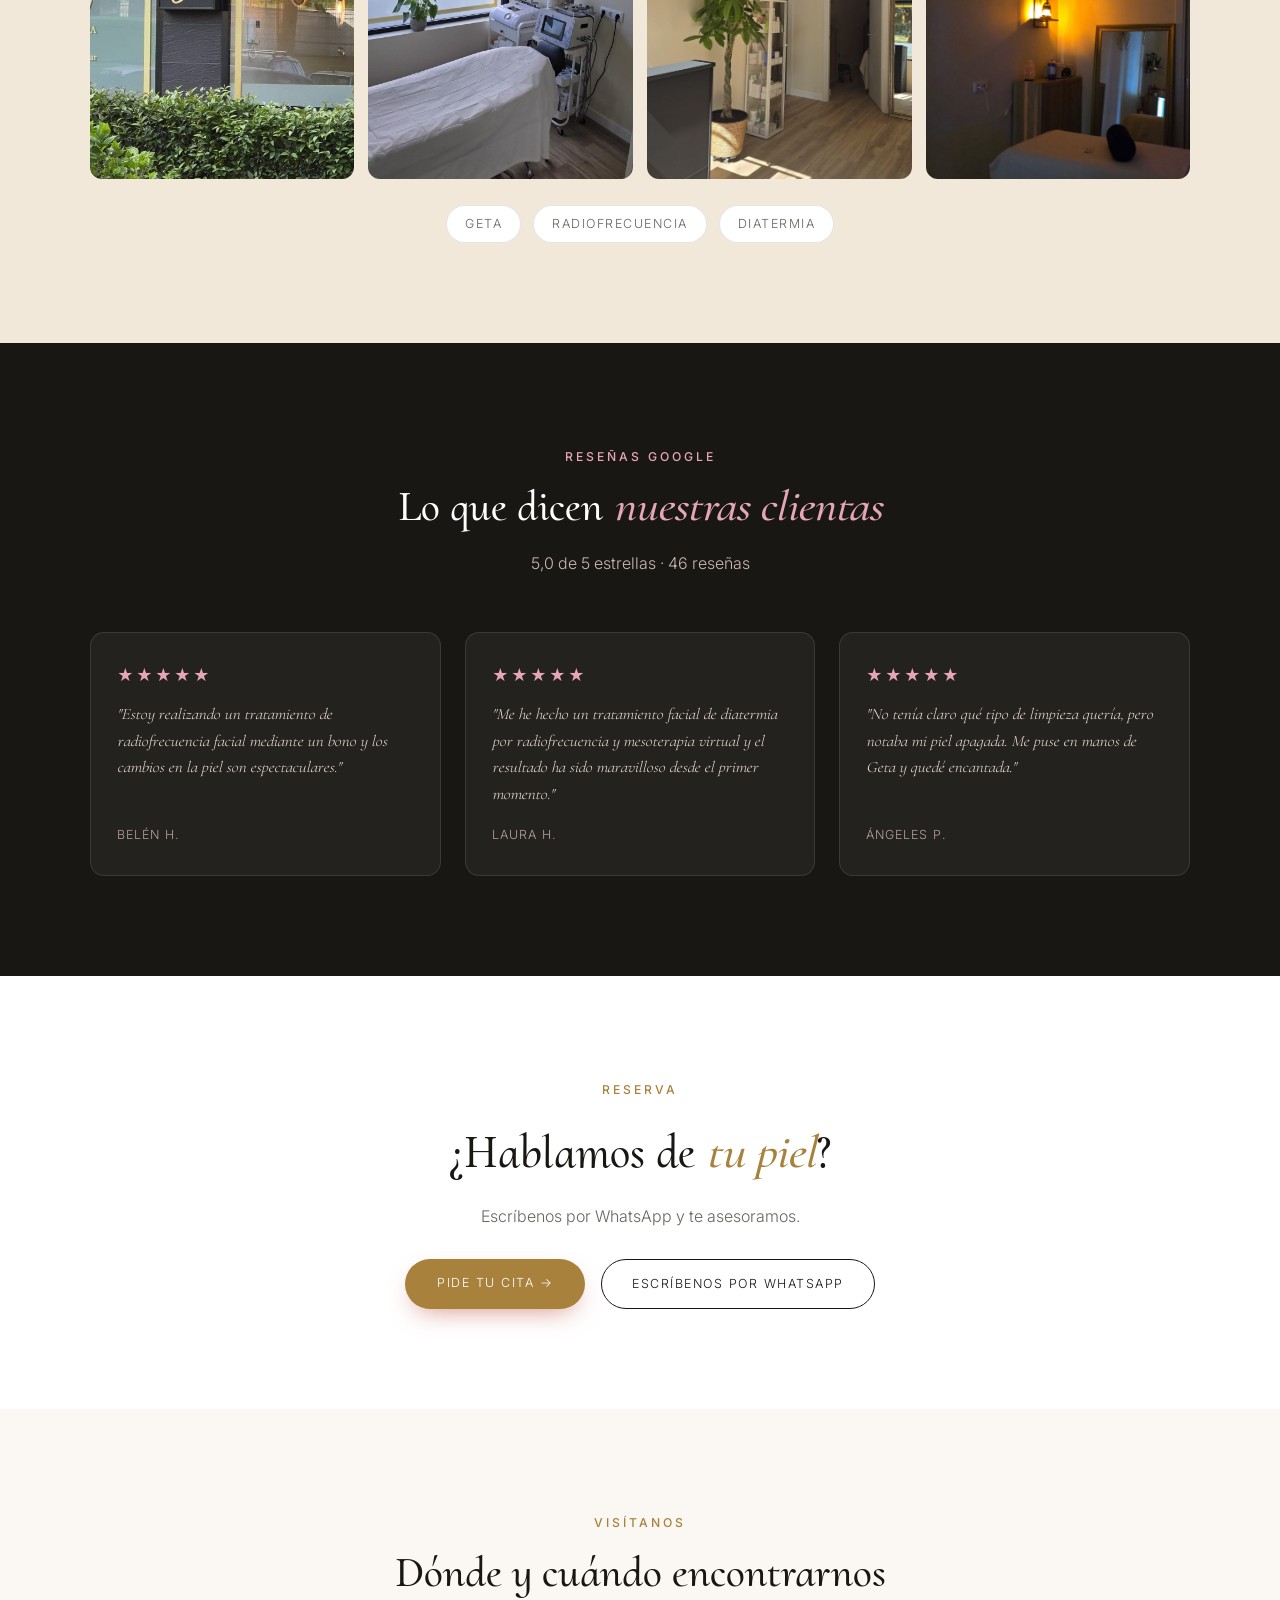
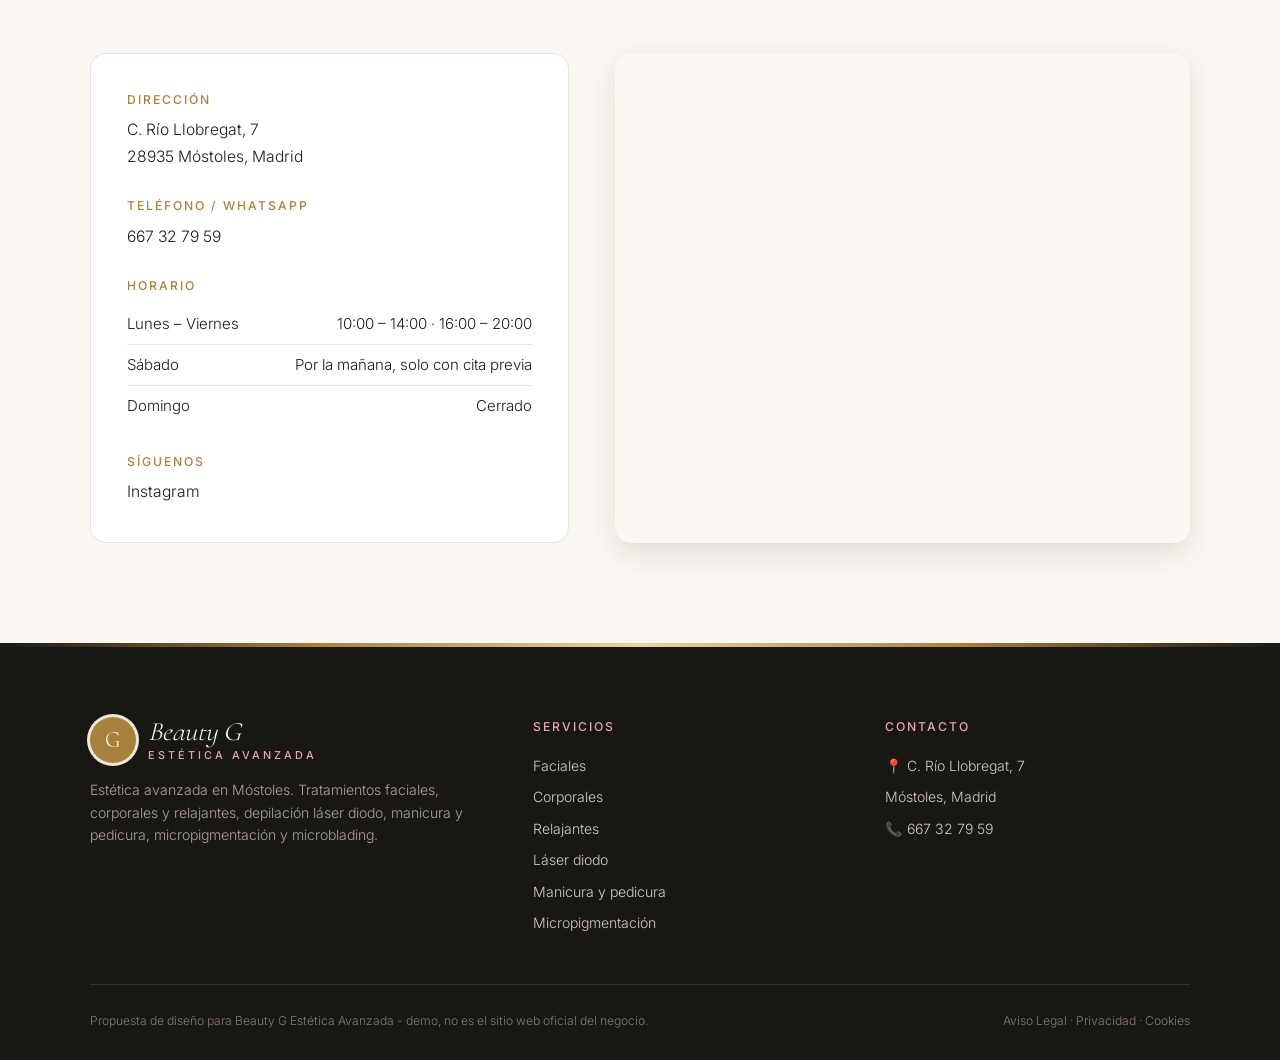
==== commit 48cd6096: "Add files via upload" ====
--- a/index.html
+++ b/index.html
@@ -56,9 +56,9 @@
     <div class="svc-static" tabindex="0" role="button" aria-label="Tratamientos faciales: ver resumen"><div class="svc-inner"><div class="svc-front"><img src="us_facial.jpg" alt="Tratamientos faciales" loading="lazy"><h3>Tratamientos faciales</h3><span class="svc-hint">Toca para ver m&aacute;s</span></div><div class="svc-back"><h3>Tratamientos faciales</h3><p>Cada piel es única: la cuidamos con estética avanzada y cosmética profesional para que luzca luminosa y revitalizada.</p><ul><li>Higiene facial profunda</li><li>Tratamiento antiedad</li><li>Ritual de luminosidad</li><li>Hidratación y revitalización</li><li>Peeling facial</li><li>Dermapen (microneedling)</li></ul><p class="svc-foot">Valoramos tu piel antes de empezar.</p></div></div></div>
     <div class="svc-static" tabindex="0" role="button" aria-label="Tratamientos corporales: ver resumen"><div class="svc-inner"><div class="svc-front"><img src="us_corporal.jpg" alt="Tratamientos corporales" loading="lazy"><h3>Tratamientos corporales</h3><span class="svc-hint">Toca para ver m&aacute;s</span></div><div class="svc-back"><h3>Tratamientos corporales</h3><p>Tratamientos personalizados para cuidar tu silueta y el aspecto de tu piel.</p><ul><li>Reductores y remodelantes</li><li>Anticelulíticos</li><li>Radiofrecuencia corporal</li><li>Bellaction Duo</li><li>Maderoterapia</li><li>Reafirmación corporal</li><li>Exfoliación corporal</li></ul><p class="svc-foot">Te aconsejamos según tus objetivos.</p></div></div></div>
     <div class="svc-static" tabindex="0" role="button" aria-label="Tratamientos relajantes: ver resumen"><div class="svc-inner"><div class="svc-front"><img src="local_cabina.jpg" alt="Tratamientos relajantes" loading="lazy"><h3>Tratamientos relajantes</h3><span class="svc-hint">Toca para ver m&aacute;s</span></div><div class="svc-back"><h3>Tratamientos relajantes</h3><p>Rituales de bienestar para desconectar y regalarte un momento de relajación. Combinamos exfoliación, hidratación y cuidados corporales para una piel suave y cuidada.</p><p class="svc-foot">Un momento solo para ti.</p></div></div></div>
-    <div class="svc-static nofl"><div class="svc-inner"><div class="svc-front"><img src="us_laser.jpg" alt="Depilación láser diodo · mujer y hombre" loading="lazy"><h3>Depilación láser diodo · mujer y hombre</h3></div></div></div>
-    <div class="svc-static nofl"><div class="svc-inner"><div class="svc-front"><img src="us_manos.jpg" alt="Manicura y pedicura" loading="lazy"><h3>Manicura y pedicura</h3></div></div></div>
-    <div class="svc-static nofl"><div class="svc-inner"><div class="svc-front"><img src="us_micro.jpg" alt="Micropigmentación y microblading" loading="lazy"><h3>Micropigmentación y microblading</h3></div></div></div>
+    <div class="svc-static" tabindex="0" role="button" aria-label="Depilación láser diodo · mujer y hombre: ver resumen"><div class="svc-inner"><div class="svc-front"><img src="us_laser.jpg" alt="Depilación láser diodo · mujer y hombre" loading="lazy"><h3>Depilación láser diodo · mujer y hombre</h3><span class="svc-hint">Toca para ver m&aacute;s</span></div><div class="svc-back"><h3>Depilación láser diodo · mujer y hombre</h3><p>Depilación con láser de diodo para mujer y hombre: una piel suave y sin vello, con resultados duraderos.</p><p class="svc-foot">Te informamos de zonas y sesiones sin compromiso.</p></div></div></div>
+    <div class="svc-static" tabindex="0" role="button" aria-label="Manicura y pedicura: ver resumen"><div class="svc-inner"><div class="svc-front"><img src="us_manos.jpg" alt="Manicura y pedicura" loading="lazy"><h3>Manicura y pedicura</h3><span class="svc-hint">Toca para ver m&aacute;s</span></div><div class="svc-back"><h3>Manicura y pedicura</h3><p>Manos y pies cuidados y bonitos, para tu día a día o para una ocasión especial.</p><p class="svc-foot">Reserva tu cita por WhatsApp.</p></div></div></div>
+    <div class="svc-static" tabindex="0" role="button" aria-label="Micropigmentación y microblading: ver resumen"><div class="svc-inner"><div class="svc-front"><img src="us_micro.jpg" alt="Micropigmentación y microblading" loading="lazy"><h3>Micropigmentación y microblading</h3><span class="svc-hint">Toca para ver m&aacute;s</span></div><div class="svc-back"><h3>Micropigmentación y microblading</h3><p>Cejas definidas y con un resultado natural, adaptadas a tu rostro.</p><p class="svc-foot">Te asesoramos antes de empezar.</p></div></div></div>
   </div>
   <div class="svc-cta"><p>&iquest;Te apetece cuidarte? Reserva ya tu cita y te asesoramos sin compromiso.</p><a class="btn-primary svc-cta-btn" href="https://wa.me/34667327959?text=Hola%2C%20quiero%20reservar%20una%20cita%20en%20Beauty%20G" target="_blank" rel="noopener">Reservar cita</a></div>
 </section>
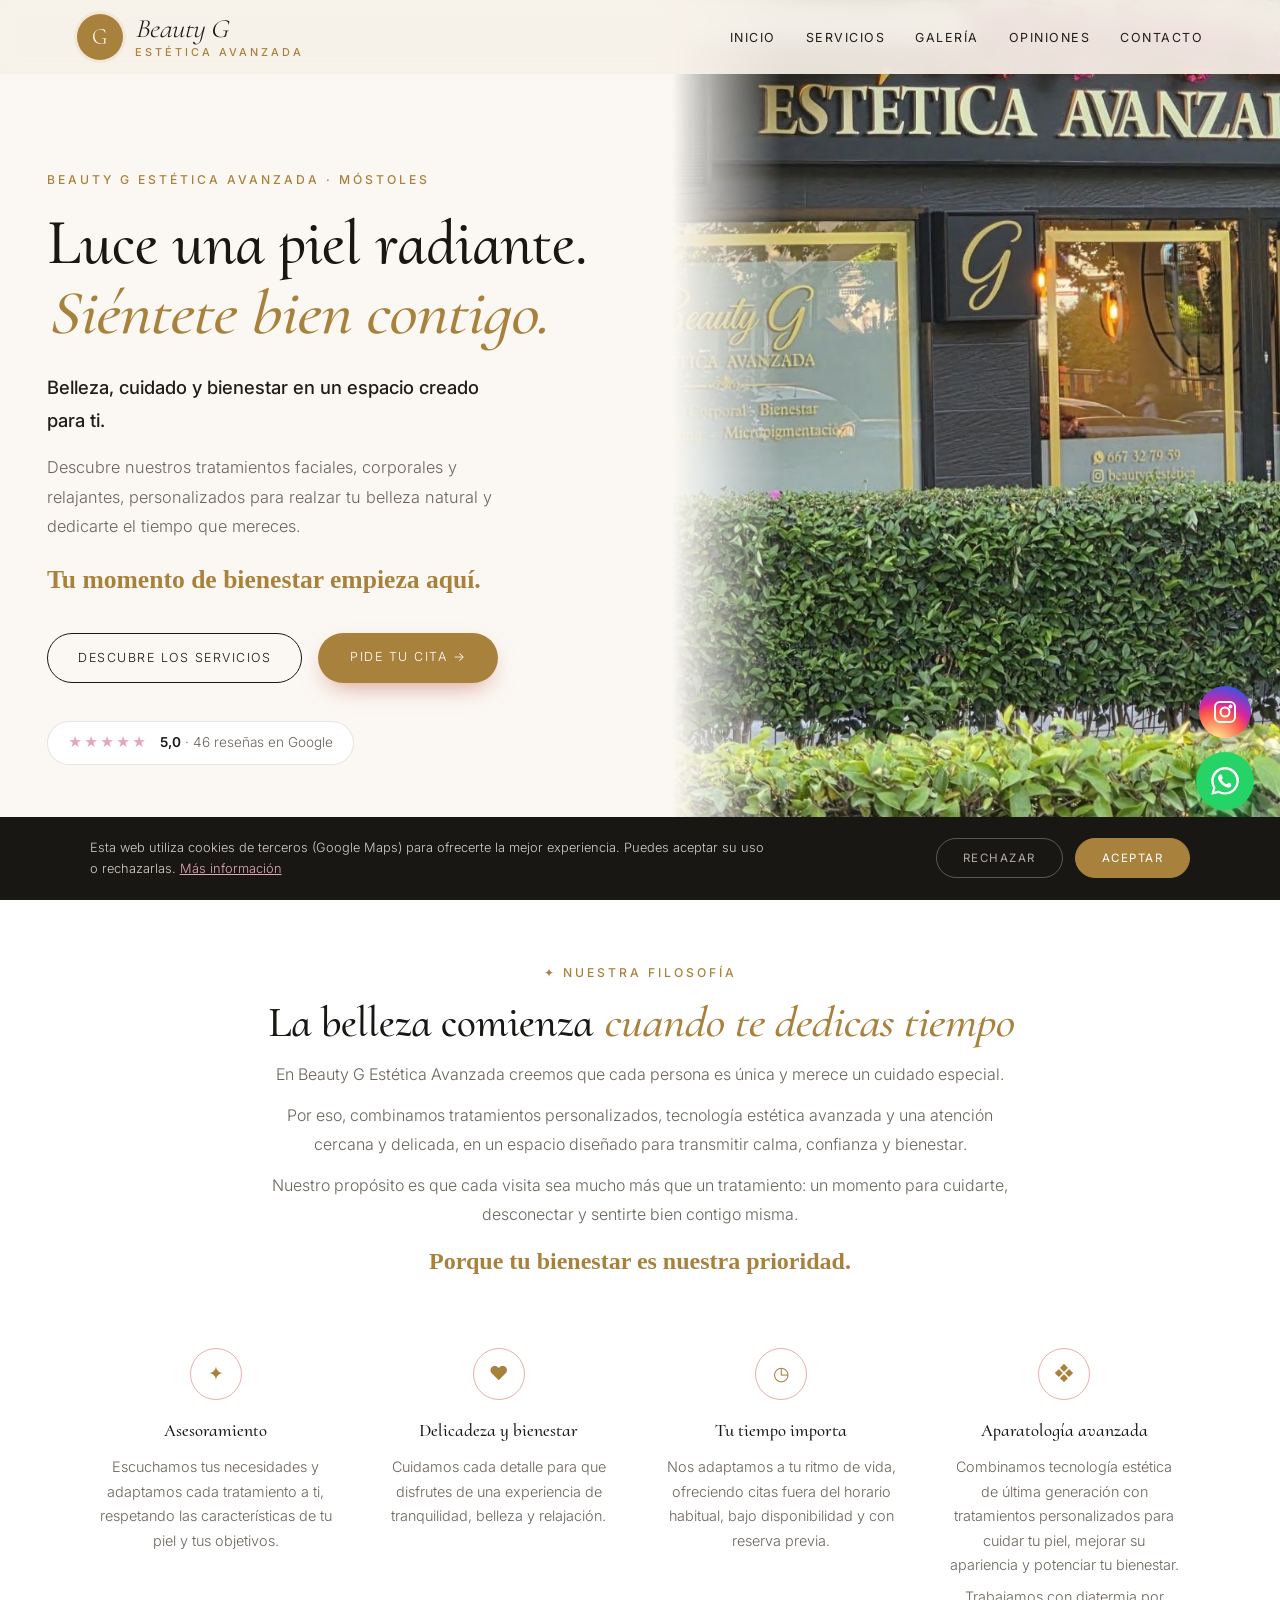
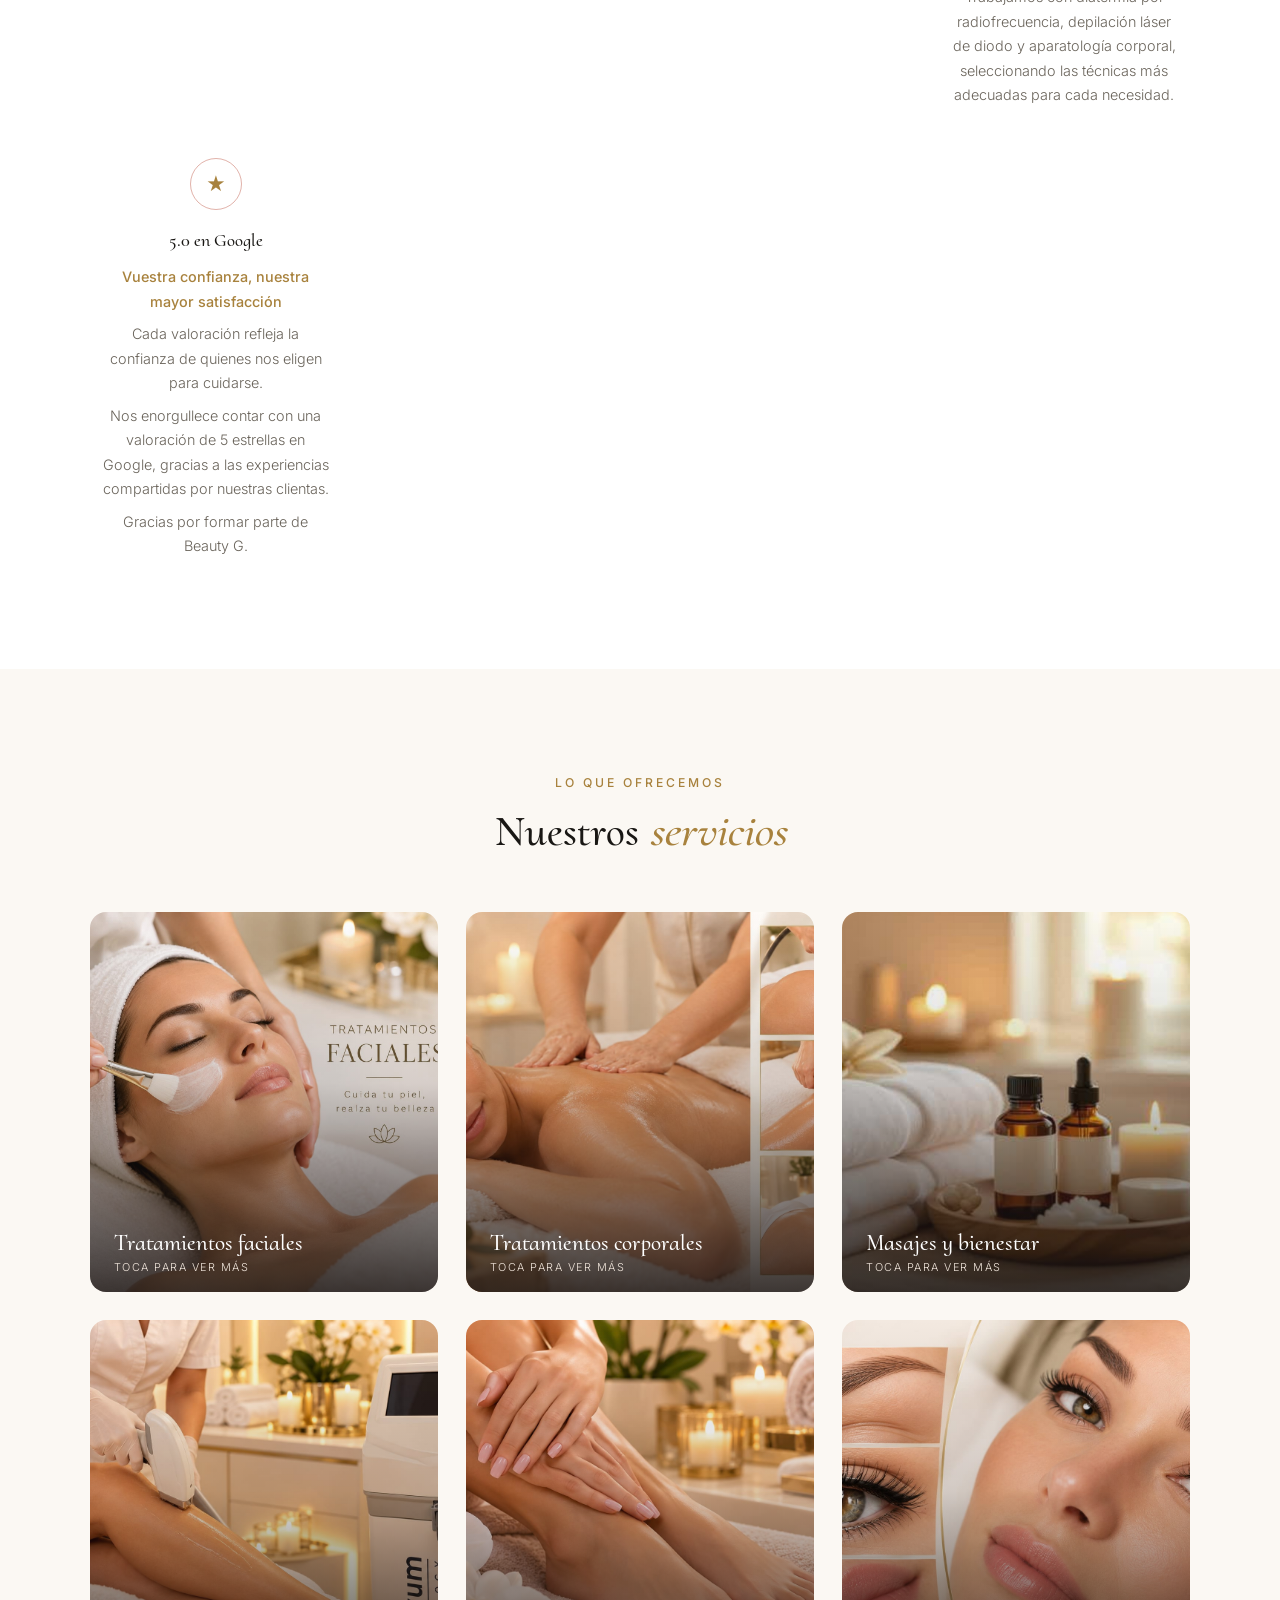
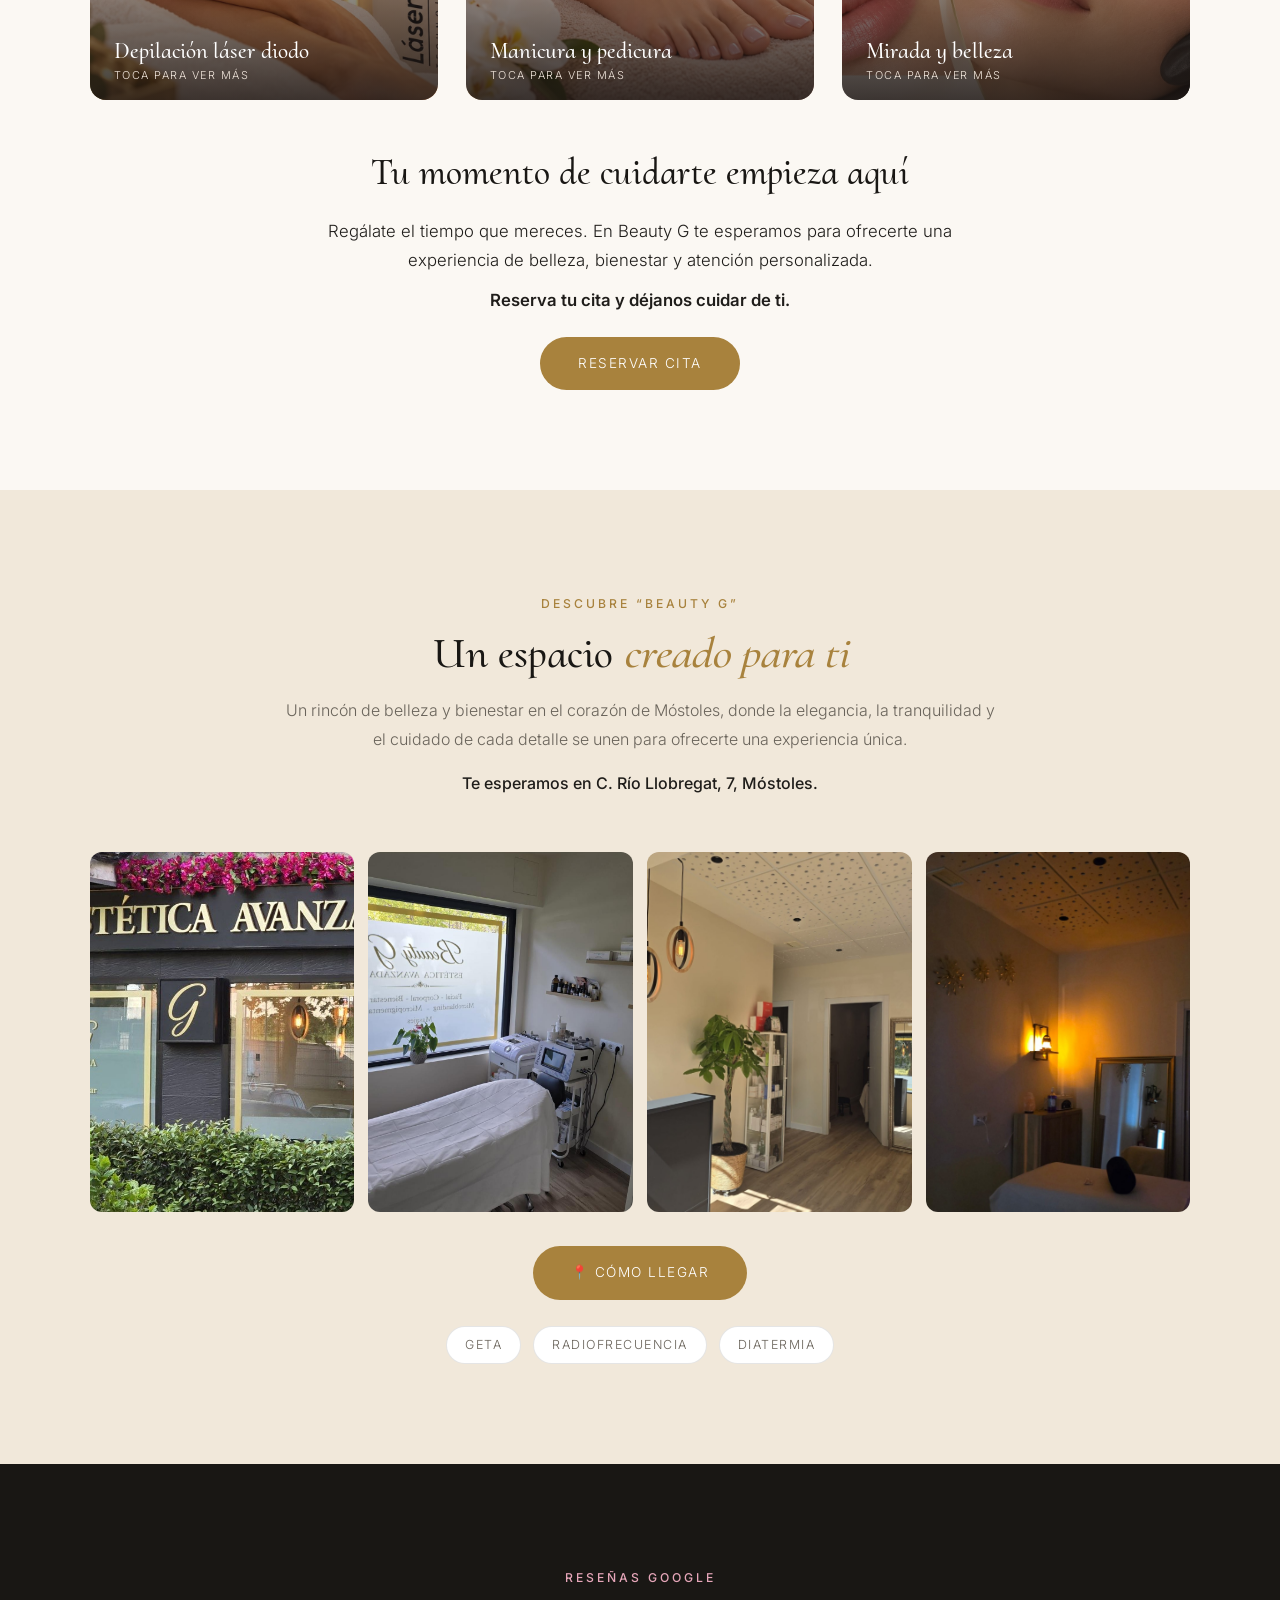
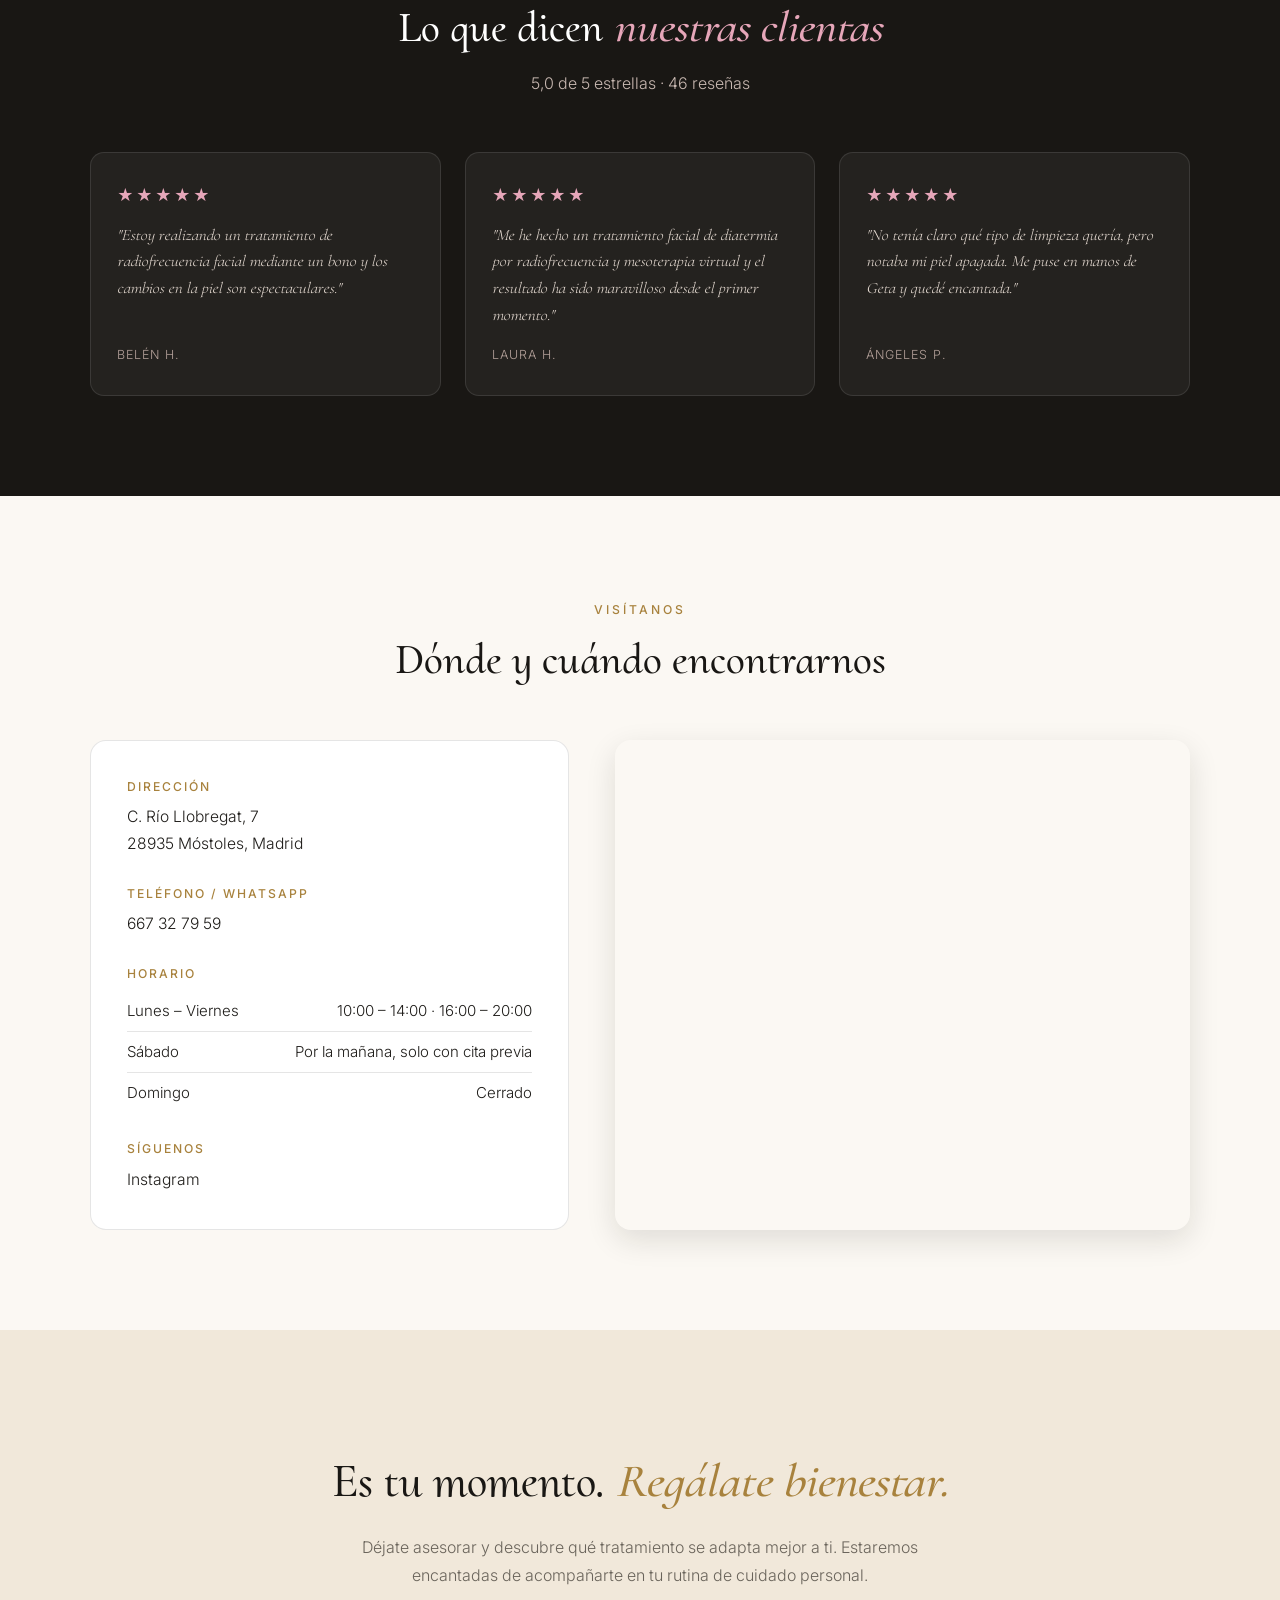
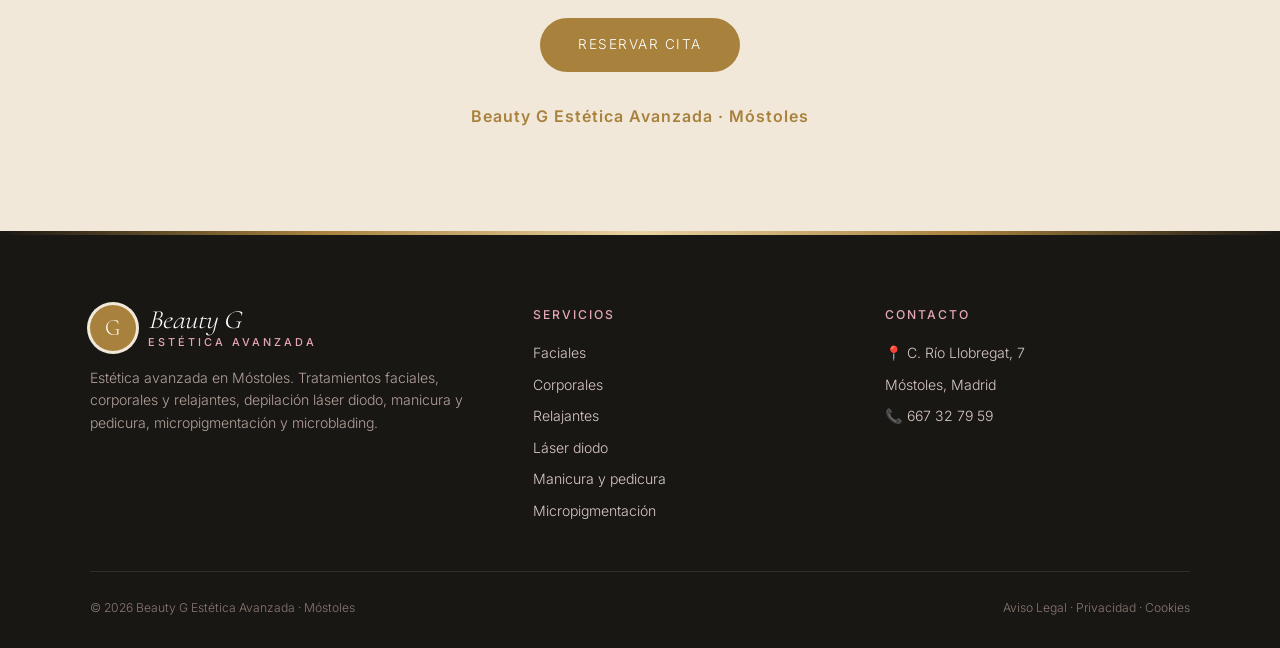
==== commit c11187fc: "Cambios pedidos por Geta (19/10)" ====
--- a/index.html
+++ b/index.html
@@ -21,9 +21,11 @@
 
 <section class="hero" id="inicio">
   <div class="hero-text">
-    <span class="eyebrow">Estética avanzada · Móstoles</span>
-    <h1>Una piel <em>espectacular.</em></h1>
-    <p>Radiofrecuencia y diatermia facial, mesoterapia virtual y limpiezas a medida. Geta estudia tu piel y te asesora para conseguir resultados que se notan desde la primera sesión.</p>
+    <span class="eyebrow">Beauty G Estética Avanzada · Móstoles</span>
+    <h1>Luce una piel radiante. <em>Siéntete bien contigo.</em></h1>
+    <p class="hero-lead">Belleza, cuidado y bienestar en un espacio creado para ti.</p>
+    <p>Descubre nuestros tratamientos faciales, corporales y relajantes, personalizados para realzar tu belleza natural y dedicarte el tiempo que mereces.</p>
+    <p class="hero-accent">Tu momento de bienestar empieza aquí.</p>
     <div class="hero-ctas">
       <a href="#servicios" class="btn-outline">Descubre los servicios</a>
       <a href="https://wa.me/34667327959?text=Hola%2C%20quiero%20informaci%C3%B3n%20sobre%20los%20tratamientos%20de%20Beauty%20G" class="btn-solid" target="_blank" rel="noopener">Pide tu cita →</a>
@@ -36,14 +38,18 @@
 <section class="trust">
   <div class="section-head">
     <span class="eyebrow">✦ Nuestra filosofía</span>
-    <h2>Tu piel, <em>en buenas manos</em></h2>
-    <p>Exploramos tus necesidades y trabajamos con responsabilidad, delicadeza y productos de calidad.</p>
+    <h2>La belleza comienza <em>cuando te dedicas tiempo</em></h2>
+    <p>En Beauty G Estética Avanzada creemos que cada persona es única y merece un cuidado especial.</p>
+    <p>Por eso, combinamos tratamientos personalizados, tecnología estética avanzada y una atención cercana y delicada, en un espacio diseñado para transmitir calma, confianza y bienestar.</p>
+    <p>Nuestro propósito es que cada visita sea mucho más que un tratamiento: un momento para cuidarte, desconectar y sentirte bien contigo misma.</p>
+    <p class="philo-accent">Porque tu bienestar es nuestra prioridad.</p>
   </div>
   <div class="trust-grid">
-    <div class="trust-card"><span class="trust-ic">✦</span><h3>Asesoramiento</h3><p>Geta estudia tu piel antes de cada tratamiento.</p></div>
-    <div class="trust-card"><span class="trust-ic">♥</span><h3>Delicadeza</h3><p>Atenta y cuidadosa en todo momento.</p></div>
-    <div class="trust-card"><span class="trust-ic">❖</span><h3>Aparatología avanzada</h3><p>Radiofrecuencia, diatermia y láser.</p></div>
-    <div class="trust-card"><span class="trust-ic">★</span><h3>5,0 en Google</h3><p>46 reseñas de clientas.</p></div>
+    <div class="trust-card"><span class="trust-ic">✦</span><h3>Asesoramiento</h3><p>Escuchamos tus necesidades y adaptamos cada tratamiento a ti, respetando las características de tu piel y tus objetivos.</p></div>
+    <div class="trust-card"><span class="trust-ic">♥</span><h3>Delicadeza y bienestar</h3><p>Cuidamos cada detalle para que disfrutes de una experiencia de tranquilidad, belleza y relajación.</p></div>
+    <div class="trust-card"><span class="trust-ic">◷</span><h3>Tu tiempo importa</h3><p>Nos adaptamos a tu ritmo de vida, ofreciendo citas fuera del horario habitual, bajo disponibilidad y con reserva previa.</p></div>
+    <div class="trust-card"><span class="trust-ic">❖</span><h3>Aparatología avanzada</h3><p>Combinamos tecnología estética de última generación con tratamientos personalizados para cuidar tu piel, mejorar su apariencia y potenciar tu bienestar.</p><p>Trabajamos con diatermia por radiofrecuencia, depilación láser de diodo y aparatología corporal, seleccionando las técnicas más adecuadas para cada necesidad.</p></div>
+    <div class="trust-card"><span class="trust-ic">★</span><h3>5.0 en Google</h3><p class="trust-sub">Vuestra confianza, nuestra mayor satisfacción</p><p>Cada valoración refleja la confianza de quienes nos eligen para cuidarse.</p><p>Nos enorgullece contar con una valoración de 5 estrellas en Google, gracias a las experiencias compartidas por nuestras clientas.</p><p>Gracias por formar parte de Beauty G.</p></div>
   </div>
 </section>
 
@@ -53,21 +59,22 @@
     <h2>Nuestros <em>servicios</em></h2>
   </div>
   <div class="svc-static-grid">
-    <div class="svc-static" tabindex="0" role="button" aria-label="Tratamientos faciales: ver resumen"><div class="svc-inner"><div class="svc-front"><img src="us_facial.jpg" alt="Tratamientos faciales" loading="lazy"><h3>Tratamientos faciales</h3><span class="svc-hint">Toca para ver m&aacute;s</span></div><div class="svc-back"><h3>Tratamientos faciales</h3><p>Cada piel es única: la cuidamos con estética avanzada y cosmética profesional para que luzca luminosa y revitalizada.</p><ul><li>Higiene facial profunda</li><li>Tratamiento antiedad</li><li>Ritual de luminosidad</li><li>Hidratación y revitalización</li><li>Peeling facial</li><li>Dermapen (microneedling)</li></ul><p class="svc-foot">Valoramos tu piel antes de empezar.</p></div></div></div>
-    <div class="svc-static" tabindex="0" role="button" aria-label="Tratamientos corporales: ver resumen"><div class="svc-inner"><div class="svc-front"><img src="us_corporal.jpg" alt="Tratamientos corporales" loading="lazy"><h3>Tratamientos corporales</h3><span class="svc-hint">Toca para ver m&aacute;s</span></div><div class="svc-back"><h3>Tratamientos corporales</h3><p>Tratamientos personalizados para cuidar tu silueta y el aspecto de tu piel.</p><ul><li>Reductores y remodelantes</li><li>Anticelulíticos</li><li>Radiofrecuencia corporal</li><li>Bellaction Duo</li><li>Maderoterapia</li><li>Reafirmación corporal</li><li>Exfoliación corporal</li></ul><p class="svc-foot">Te aconsejamos según tus objetivos.</p></div></div></div>
-    <div class="svc-static" tabindex="0" role="button" aria-label="Tratamientos relajantes: ver resumen"><div class="svc-inner"><div class="svc-front"><img src="local_cabina.jpg" alt="Tratamientos relajantes" loading="lazy"><h3>Tratamientos relajantes</h3><span class="svc-hint">Toca para ver m&aacute;s</span></div><div class="svc-back"><h3>Tratamientos relajantes</h3><p>Rituales de bienestar para desconectar y regalarte un momento de relajación. Combinamos exfoliación, hidratación y cuidados corporales para una piel suave y cuidada.</p><p class="svc-foot">Un momento solo para ti.</p></div></div></div>
-    <div class="svc-static" tabindex="0" role="button" aria-label="Depilación láser diodo · mujer y hombre: ver resumen"><div class="svc-inner"><div class="svc-front"><img src="us_laser.jpg" alt="Depilación láser diodo · mujer y hombre" loading="lazy"><h3>Depilación láser diodo · mujer y hombre</h3><span class="svc-hint">Toca para ver m&aacute;s</span></div><div class="svc-back"><h3>Depilación láser diodo · mujer y hombre</h3><p>Depilación con láser de diodo para mujer y hombre: una piel suave y sin vello, con resultados duraderos.</p><p class="svc-foot">Te informamos de zonas y sesiones sin compromiso.</p></div></div></div>
-    <div class="svc-static" tabindex="0" role="button" aria-label="Manicura y pedicura: ver resumen"><div class="svc-inner"><div class="svc-front"><img src="us_manos.jpg" alt="Manicura y pedicura" loading="lazy"><h3>Manicura y pedicura</h3><span class="svc-hint">Toca para ver m&aacute;s</span></div><div class="svc-back"><h3>Manicura y pedicura</h3><p>Manos y pies cuidados y bonitos, para tu día a día o para una ocasión especial.</p><p class="svc-foot">Reserva tu cita por WhatsApp.</p></div></div></div>
-    <div class="svc-static" tabindex="0" role="button" aria-label="Micropigmentación y microblading: ver resumen"><div class="svc-inner"><div class="svc-front"><img src="us_micro.jpg" alt="Micropigmentación y microblading" loading="lazy"><h3>Micropigmentación y microblading</h3><span class="svc-hint">Toca para ver m&aacute;s</span></div><div class="svc-back"><h3>Micropigmentación y microblading</h3><p>Cejas definidas y con un resultado natural, adaptadas a tu rostro.</p><p class="svc-foot">Te asesoramos antes de empezar.</p></div></div></div>
+    <div class="svc-static" tabindex="0" role="button" aria-label="Tratamientos faciales: ver resumen"><div class="svc-inner"><div class="svc-front"><img src="bg_facial.jpg" alt="Tratamientos faciales" loading="lazy"><h3>Tratamientos faciales</h3><span class="svc-hint">Toca para ver m&aacute;s</span></div><div class="svc-back"><h3>Tratamientos faciales</h3><p>Limpieza facial, hidratación, luminosidad, tratamientos antiedad, peeling, Dermapen y protocolos personalizados para cuidar la piel.</p><p class="svc-foot">Valoramos tu piel antes de empezar.</p></div></div></div>
+    <div class="svc-static" tabindex="0" role="button" aria-label="Tratamientos corporales: ver resumen"><div class="svc-inner"><div class="svc-front"><img src="bg_corporal.jpg" alt="Tratamientos corporales" loading="lazy"><h3>Tratamientos corporales</h3><span class="svc-hint">Toca para ver m&aacute;s</span></div><div class="svc-back"><h3>Tratamientos corporales</h3><p>Tratamientos para mejorar el aspecto de la piel, cuidar la silueta y complementar tus objetivos corporales mediante técnicas estéticas especializadas.</p><p class="svc-foot">Te aconsejamos según tus objetivos.</p></div></div></div>
+    <div class="svc-static" tabindex="0" role="button" aria-label="Masajes y bienestar: ver resumen"><div class="svc-inner"><div class="svc-front"><img src="bg_relax.jpg" alt="Masajes y bienestar" loading="lazy"><h3>Masajes y bienestar</h3><span class="svc-hint">Toca para ver m&aacute;s</span></div><div class="svc-back"><h3>Masajes y bienestar</h3><p>Masajes relajantes y experiencias de bienestar para desconectar de la rutina y regalarte un momento de calma.</p><p class="svc-foot">Un momento solo para ti.</p></div></div></div>
+    <div class="svc-static" tabindex="0" role="button" aria-label="Depilación láser diodo: ver resumen"><div class="svc-inner"><div class="svc-front"><img src="bg_laser.jpg" alt="Depilación láser diodo" loading="lazy"><h3>Depilación láser diodo</h3><span class="svc-hint">Toca para ver m&aacute;s</span></div><div class="svc-back"><h3>Depilación láser diodo</h3><p>Tratamientos para mujer y hombre, con opciones para distintas zonas del cuerpo y un plan adaptado a las características de cada piel y vello.</p><p class="svc-foot">Te informamos sin compromiso.</p></div></div></div>
+    <div class="svc-static" tabindex="0" role="button" aria-label="Manicura y pedicura: ver resumen"><div class="svc-inner"><div class="svc-front"><img src="bg_manos.jpg" alt="Manicura y pedicura" loading="lazy"><h3>Manicura y pedicura</h3><span class="svc-hint">Toca para ver m&aacute;s</span></div><div class="svc-back"><h3>Manicura y pedicura</h3><p>Mima tus manos y pies con nuestros tratamientos de manicura y pedicura. Un momento de cuidado, belleza y bienestar para lucir unas uñas bonitas, cuidadas y elegantes.</p><p class="svc-foot">Porque unas manos y unos pies bien cuidados también hablan de ti.</p></div></div></div>
+    <div class="svc-static" tabindex="0" role="button" aria-label="Mirada y belleza: ver resumen"><div class="svc-inner"><div class="svc-front"><img src="bg_micro.jpg" alt="Mirada y belleza: micropigmentación y microblading" loading="lazy"><h3>Mirada y belleza</h3><span class="svc-hint">Toca para ver m&aacute;s</span></div><div class="svc-back"><h3>Mirada y belleza</h3><p>Lifting de pestañas, diseño de cejas y servicios de micropigmentación y microblading, según el tratamiento que desees realizar.</p><p class="svc-foot">Te asesoramos antes de empezar.</p></div></div></div>
   </div>
-  <div class="svc-cta"><p>&iquest;Te apetece cuidarte? Reserva ya tu cita y te asesoramos sin compromiso.</p><a class="btn-primary svc-cta-btn" href="https://wa.me/34667327959?text=Hola%2C%20quiero%20reservar%20una%20cita%20en%20Beauty%20G" target="_blank" rel="noopener">Reservar cita</a></div>
+  <div class="svc-cta"><h3 class="svc-cta-title">Tu momento de cuidarte empieza aquí</h3><p>Regálate el tiempo que mereces. En Beauty G te esperamos para ofrecerte una experiencia de belleza, bienestar y atención personalizada.</p><p class="svc-cta-strong">Reserva tu cita y déjanos cuidar de ti.</p><a class="btn-primary svc-cta-btn" href="https://wa.me/34667327959?text=Hola%2C%20quiero%20reservar%20una%20cita%20en%20Beauty%20G" target="_blank" rel="noopener">Reservar cita</a></div>
 </section>
 
 <section class="gallery-wrap" id="galeria">
   <div class="section-head">
-    <span class="eyebrow">Nuestro centro</span>
-    <h2>Así es <em>Beauty G</em></h2>
-    <p>Te esperamos en la calle Río Llobregat, 7.</p>
+    <span class="eyebrow">Descubre &ldquo;Beauty G&rdquo;</span>
+    <h2>Un espacio <em>creado para ti</em></h2>
+    <p>Un rincón de belleza y bienestar en el corazón de Móstoles, donde la elegancia, la tranquilidad y el cuidado de cada detalle se unen para ofrecerte una experiencia única.</p>
+    <p class="gal-addr">Te esperamos en C. Río Llobregat, 7, Móstoles.</p>
   </div>
   <div class="gallery">
     <figure><img src="local_fachada.jpg" alt="Fachada de Beauty G Estética Avanzada" loading="lazy"></figure>
@@ -75,6 +82,7 @@
     <figure><img src="local_interior.jpg" alt="Interior del centro Beauty G" loading="lazy"></figure>
     <figure><img src="local_cabina.jpg" alt="Cabina de tratamientos relajantes" loading="lazy"></figure>
   </div>
+  <div class="gal-cta"><a class="svc-cta-btn" href="https://www.google.com/maps/dir/?api=1&amp;destination=Beauty+G+Estetica+Avanzada%2C+C.+Rio+Llobregat+7%2C+Mostoles" target="_blank" rel="noopener">📍 Cómo llegar</a></div>
   <div class="brands"><span>Geta</span><span>Radiofrecuencia</span><span>Diatermia</span></div>
 </section>
 
@@ -88,16 +96,6 @@
     <div class="review-card"><div class="stars">★★★★★</div><p>"Estoy realizando un tratamiento de radiofrecuencia facial mediante un bono y los cambios en la piel son espectaculares."</p><cite>Belén H.</cite></div>
     <div class="review-card"><div class="stars">★★★★★</div><p>"Me he hecho un tratamiento facial de diatermia por radiofrecuencia y mesoterapia virtual y el resultado ha sido maravilloso desde el primer momento."</p><cite>Laura H.</cite></div>
     <div class="review-card"><div class="stars">★★★★★</div><p>"No tenía claro qué tipo de limpieza quería, pero notaba mi piel apagada. Me puse en manos de Geta y quedé encantada."</p><cite>Ángeles P.</cite></div>
-  </div>
-</section>
-
-<section class="cta-section">
-  <span class="eyebrow">Reserva</span>
-  <h2>¿Hablamos de <em>tu piel</em>?</h2>
-  <p>Escríbenos por WhatsApp y te asesoramos.</p>
-  <div class="cta-row">
-    <a href="https://wa.me/34667327959?text=Hola%2C%20quiero%20informaci%C3%B3n%20sobre%20los%20tratamientos%20de%20Beauty%20G" class="btn-solid" target="_blank" rel="noopener">Pide tu cita →</a>
-    <a href="https://wa.me/34667327959?text=Hola%2C%20quiero%20informaci%C3%B3n%20sobre%20los%20tratamientos%20de%20Beauty%20G" class="btn-outline" target="_blank" rel="noopener">Escríbenos por WhatsApp</a>
   </div>
 </section>
 
@@ -119,8 +117,16 @@
   </div>
 </section>
 
-<footer>
-  <div class="footer-grid">
+<section class="cta-section closing">
+  <h2>Es tu momento. <em>Regálate bienestar.</em></h2>
+  <p>Déjate asesorar y descubre qué tratamiento se adapta mejor a ti. Estaremos encantadas de acompañarte en tu rutina de cuidado personal.</p>
+  <div class="cta-row">
+    <a href="https://wa.me/34667327959?text=Hola%2C%20quiero%20reservar%20una%20cita%20en%20Beauty%20G" class="svc-cta-btn" target="_blank" rel="noopener">Reservar cita</a>
+  </div>
+  <p class="closing-sign">Beauty G Estética Avanzada · Móstoles</p>
+</section>
+
+<footer>  <div class="footer-grid">
     <div class="footer-brand">
       <a href="index.html" class="logo light"><span class="logo-mark">G</span><span class="logo-text"><span class="script">Beauty G</span><small>estética avanzada</small></span></a>
       <p>Estética avanzada en Móstoles. Tratamientos faciales, corporales y relajantes, depilación láser diodo, manicura y pedicura, micropigmentación y microblading.</p>
@@ -129,7 +135,7 @@
     <div><h4>Contacto</h4><ul><li>📍 C. Río Llobregat, 7</li><li>Móstoles, Madrid</li><li>📞 <a href="tel:+34667327959">667 32 79 59</a></li></ul></div>
   </div>
   <div class="footer-bottom">
-    <span>Propuesta de diseño para Beauty G Estética Avanzada - demo, no es el sitio web oficial del negocio.</span>
+    <span>&copy; 2026 Beauty G Estética Avanzada · Móstoles</span>
     <span><a href="aviso-legal.html">Aviso Legal</a> &middot; <a href="politica-privacidad.html">Privacidad</a> &middot; <a href="politica-cookies.html">Cookies</a></span>
   </div>
 </footer>
--- a/styles.css
+++ b/styles.css
@@ -265,6 +265,7 @@
 .svc-cta-btn:hover{background:var(--red-dark);}
 .gallery{grid-template-columns:repeat(4,1fr);grid-auto-rows:360px;}
 .gallery .big{grid-column:auto;grid-row:auto;}
+.social-fabs{bottom:90px !important;}
 @media (max-width:900px){
   .svc-static-grid{grid-template-columns:1fr 1fr;gap:18px;}
   .svc-static{height:360px;}
@@ -273,4 +274,23 @@
 @media (max-width:560px){
   .svc-static-grid{grid-template-columns:1fr;}
   .gallery{grid-template-columns:1fr;grid-auto-rows:320px;}
-}+}
+/* Cambios de Geta 19/10 */
+.hero-text p{margin-bottom:16px;}
+.hero-text .hero-lead{font-size:1.15rem;color:var(--ink);font-weight:500;}
+.hero-text .hero-accent{font-family:'Cormorant Upright',serif;font-size:1.6rem;color:var(--red);font-weight:600;margin-bottom:30px;}
+.trust .section-head{max-width:760px;}
+.trust .section-head p{margin-top:12px;}
+.trust .section-head .philo-accent{font-family:'Cormorant Upright',serif;font-size:1.5rem;color:var(--red);font-weight:600;}
+.trust-grid{grid-template-columns:repeat(auto-fit,minmax(200px,1fr));max-width:1250px;gap:30px;}
+.trust-card p + p{margin-top:8px;}
+.trust-card .trust-sub{color:var(--red);font-weight:500;}
+.gallery-wrap .section-head{max-width:720px;}
+.gallery-wrap .section-head .gal-addr{color:var(--ink);font-weight:500;}
+.gal-cta{text-align:center;margin:34px 0 10px;}
+.svc-cta .svc-cta-title{font-family:'Cormorant Upright',serif;font-size:clamp(1.7rem,3.5vw,2.3rem);color:var(--dark);margin:0 0 14px;}
+.svc-cta p{font-size:1.05rem;margin:0 0 12px;line-height:1.7;}
+.svc-cta .svc-cta-strong{font-weight:600;margin-bottom:22px;}
+.cta-section.closing{background:var(--tint);}
+.cta-section.closing p{max-width:620px;margin:0 auto 28px;line-height:1.8;}
+.cta-section.closing .closing-sign{margin:30px auto 0;color:var(--red);font-weight:600;letter-spacing:1px;}
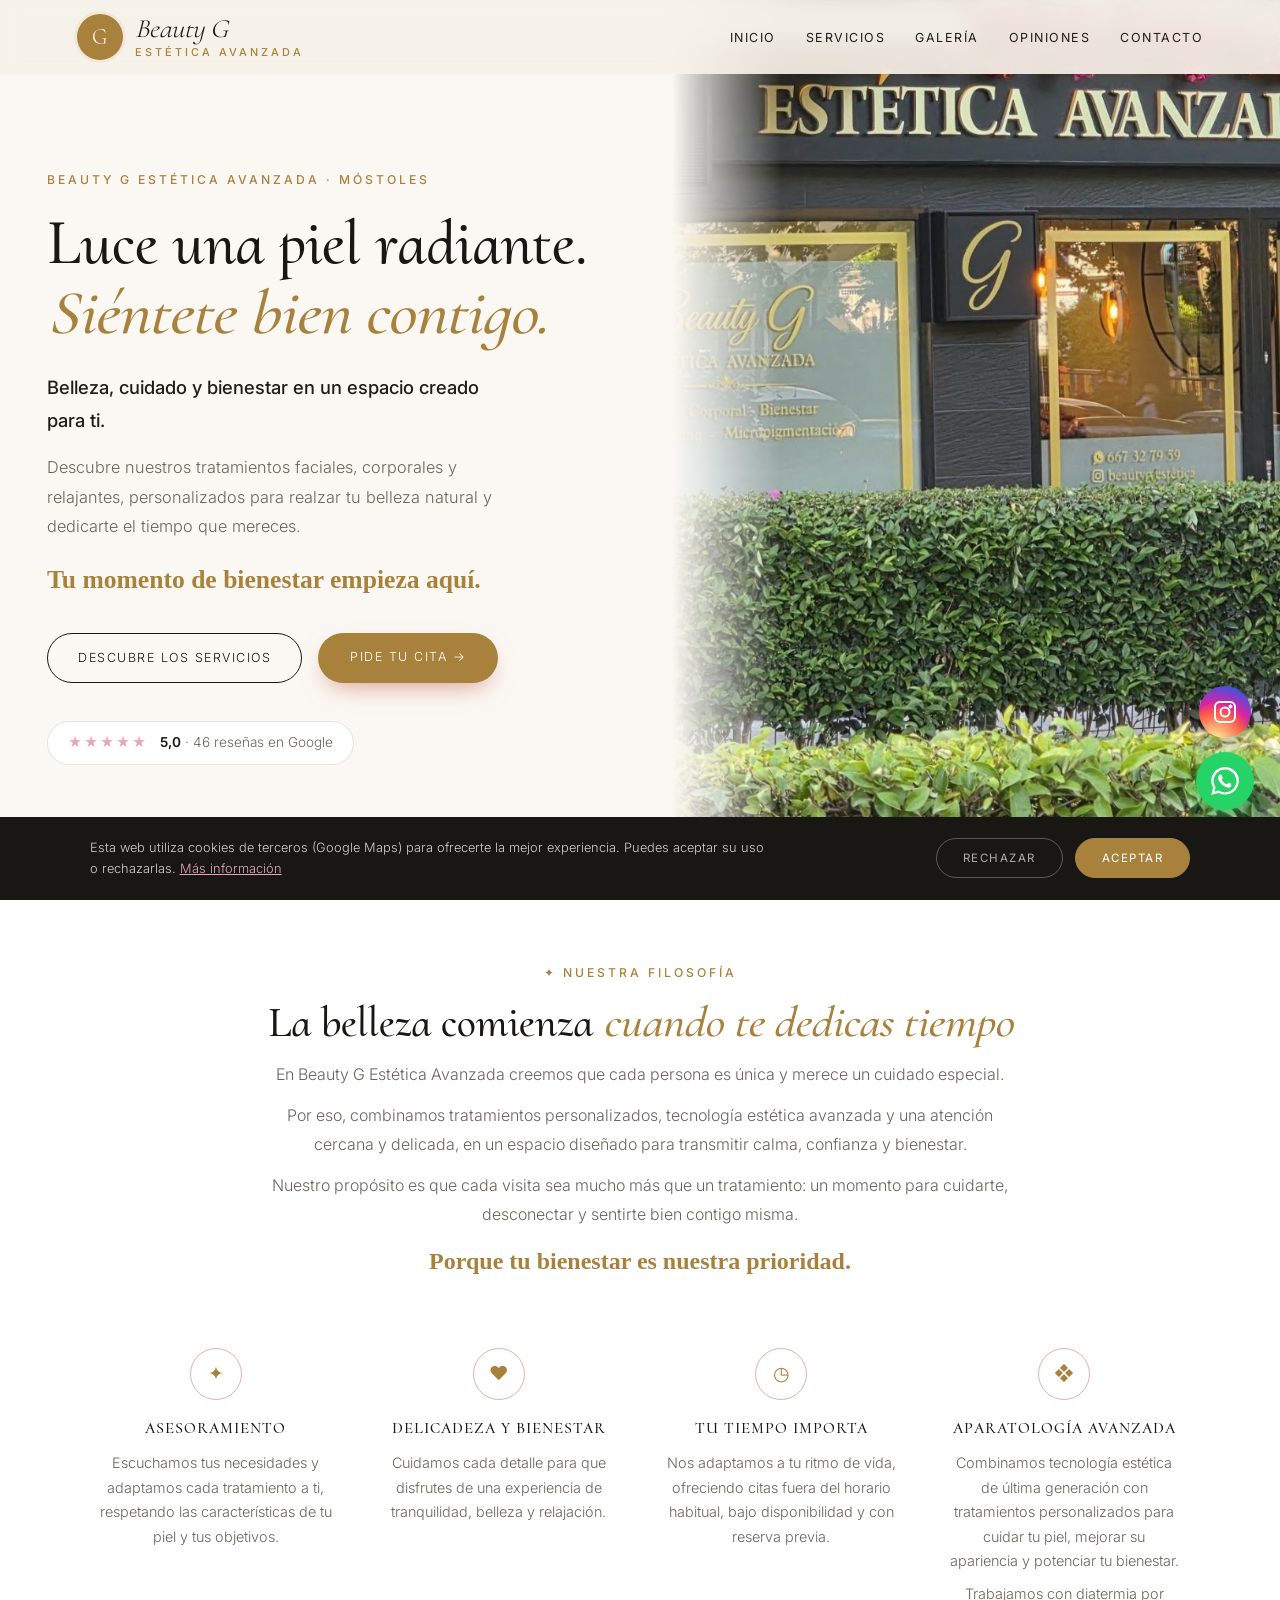
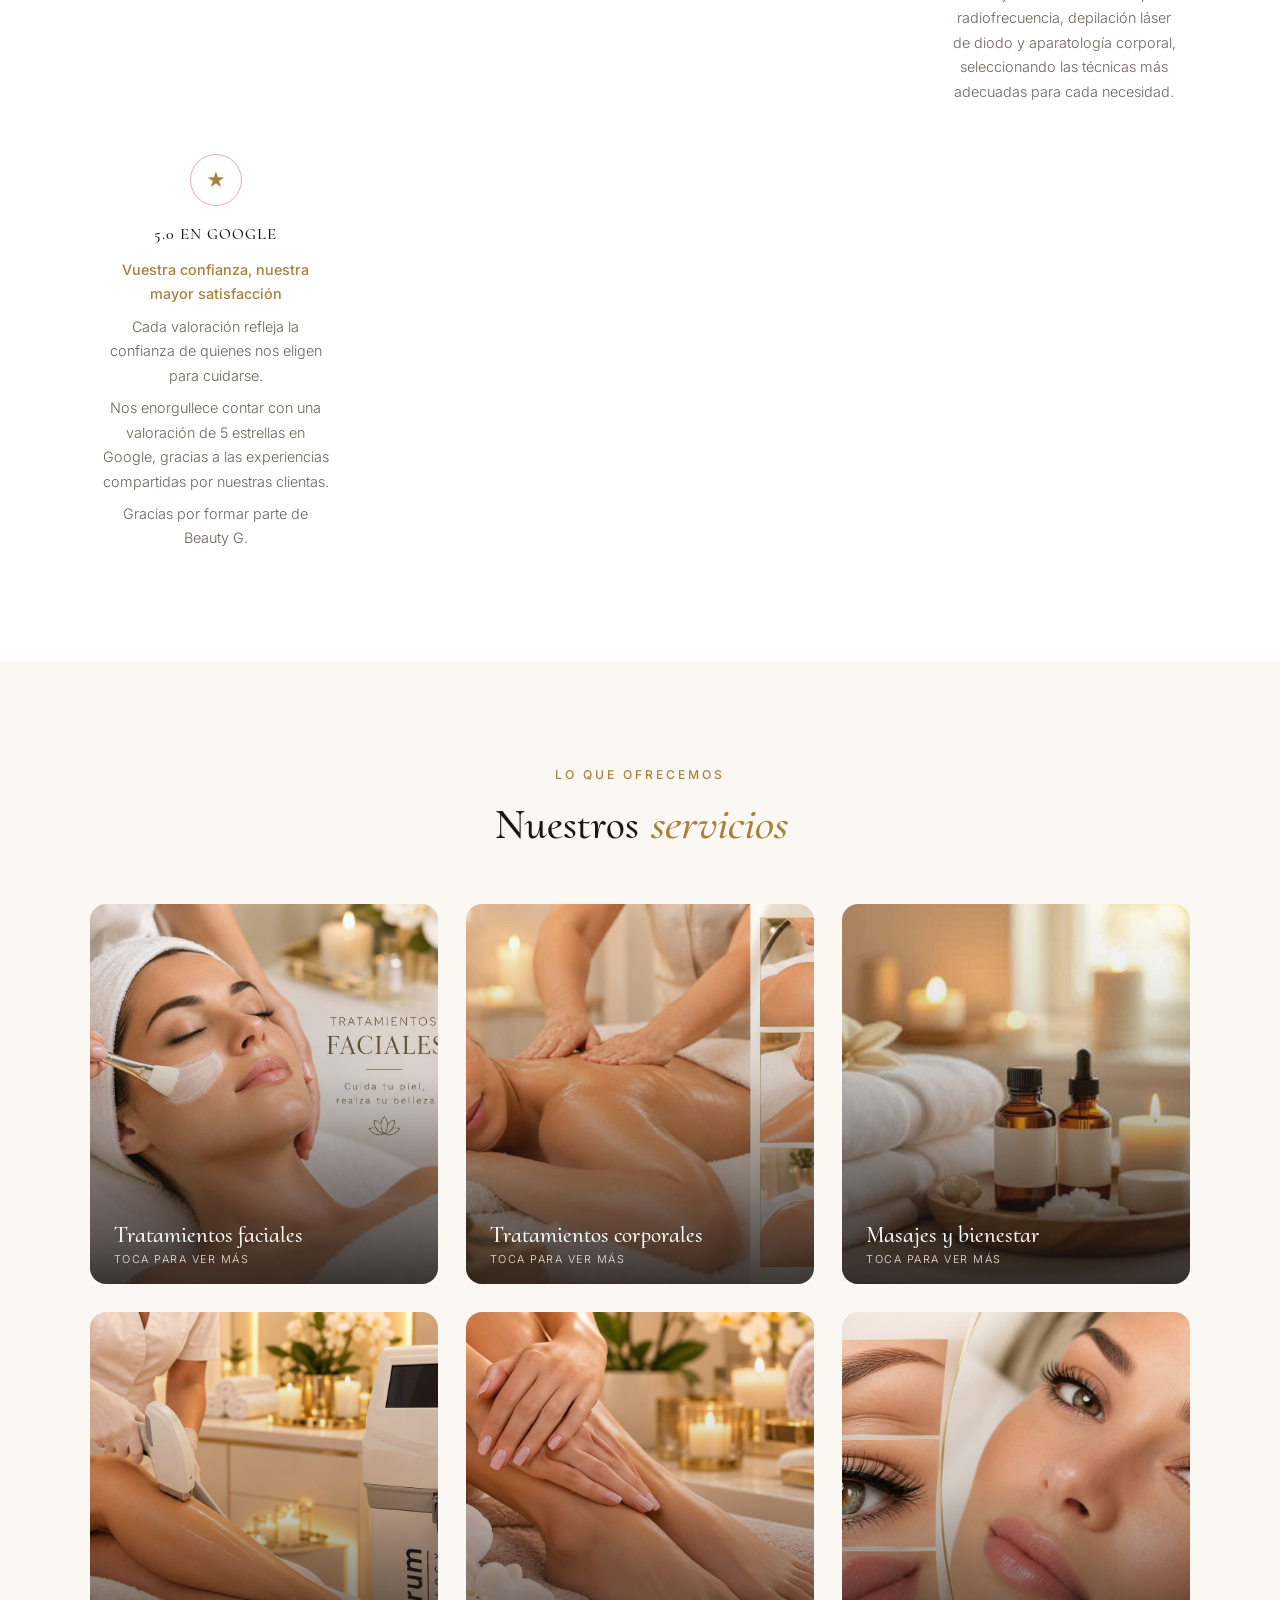
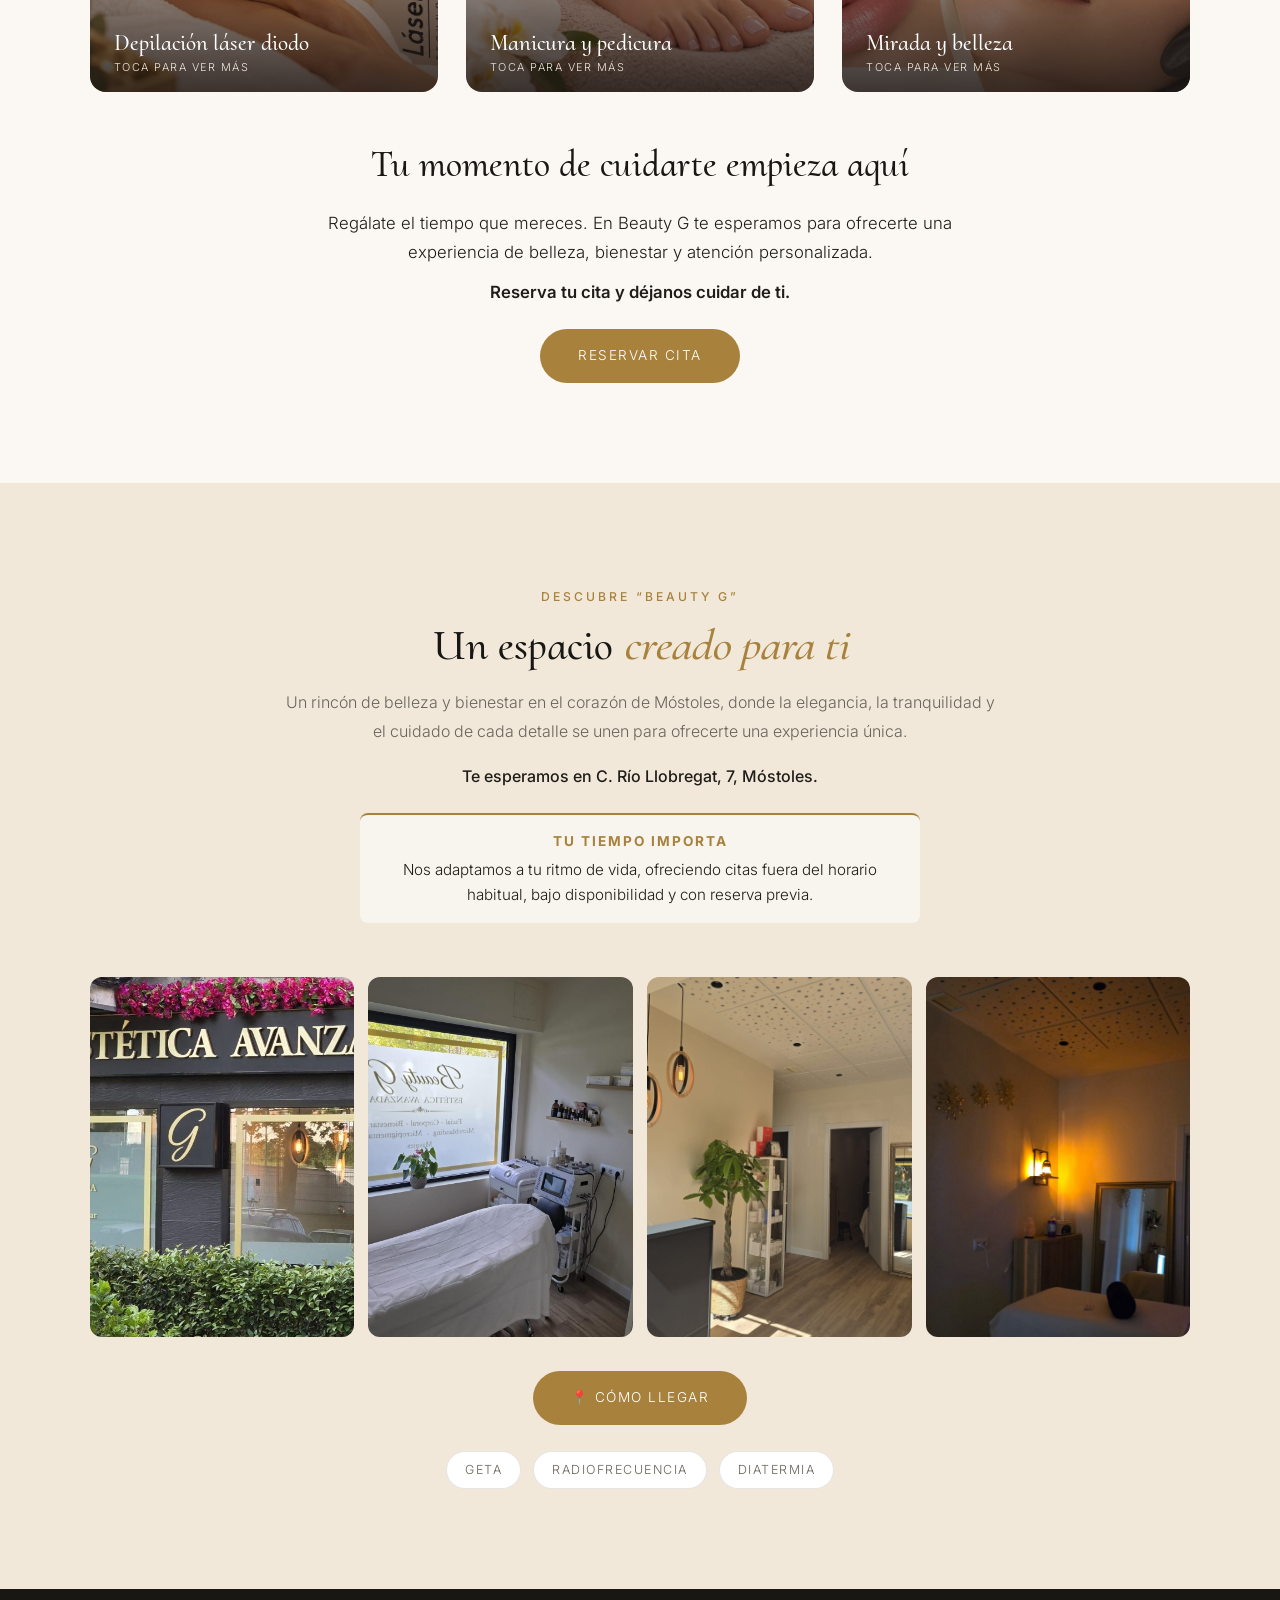
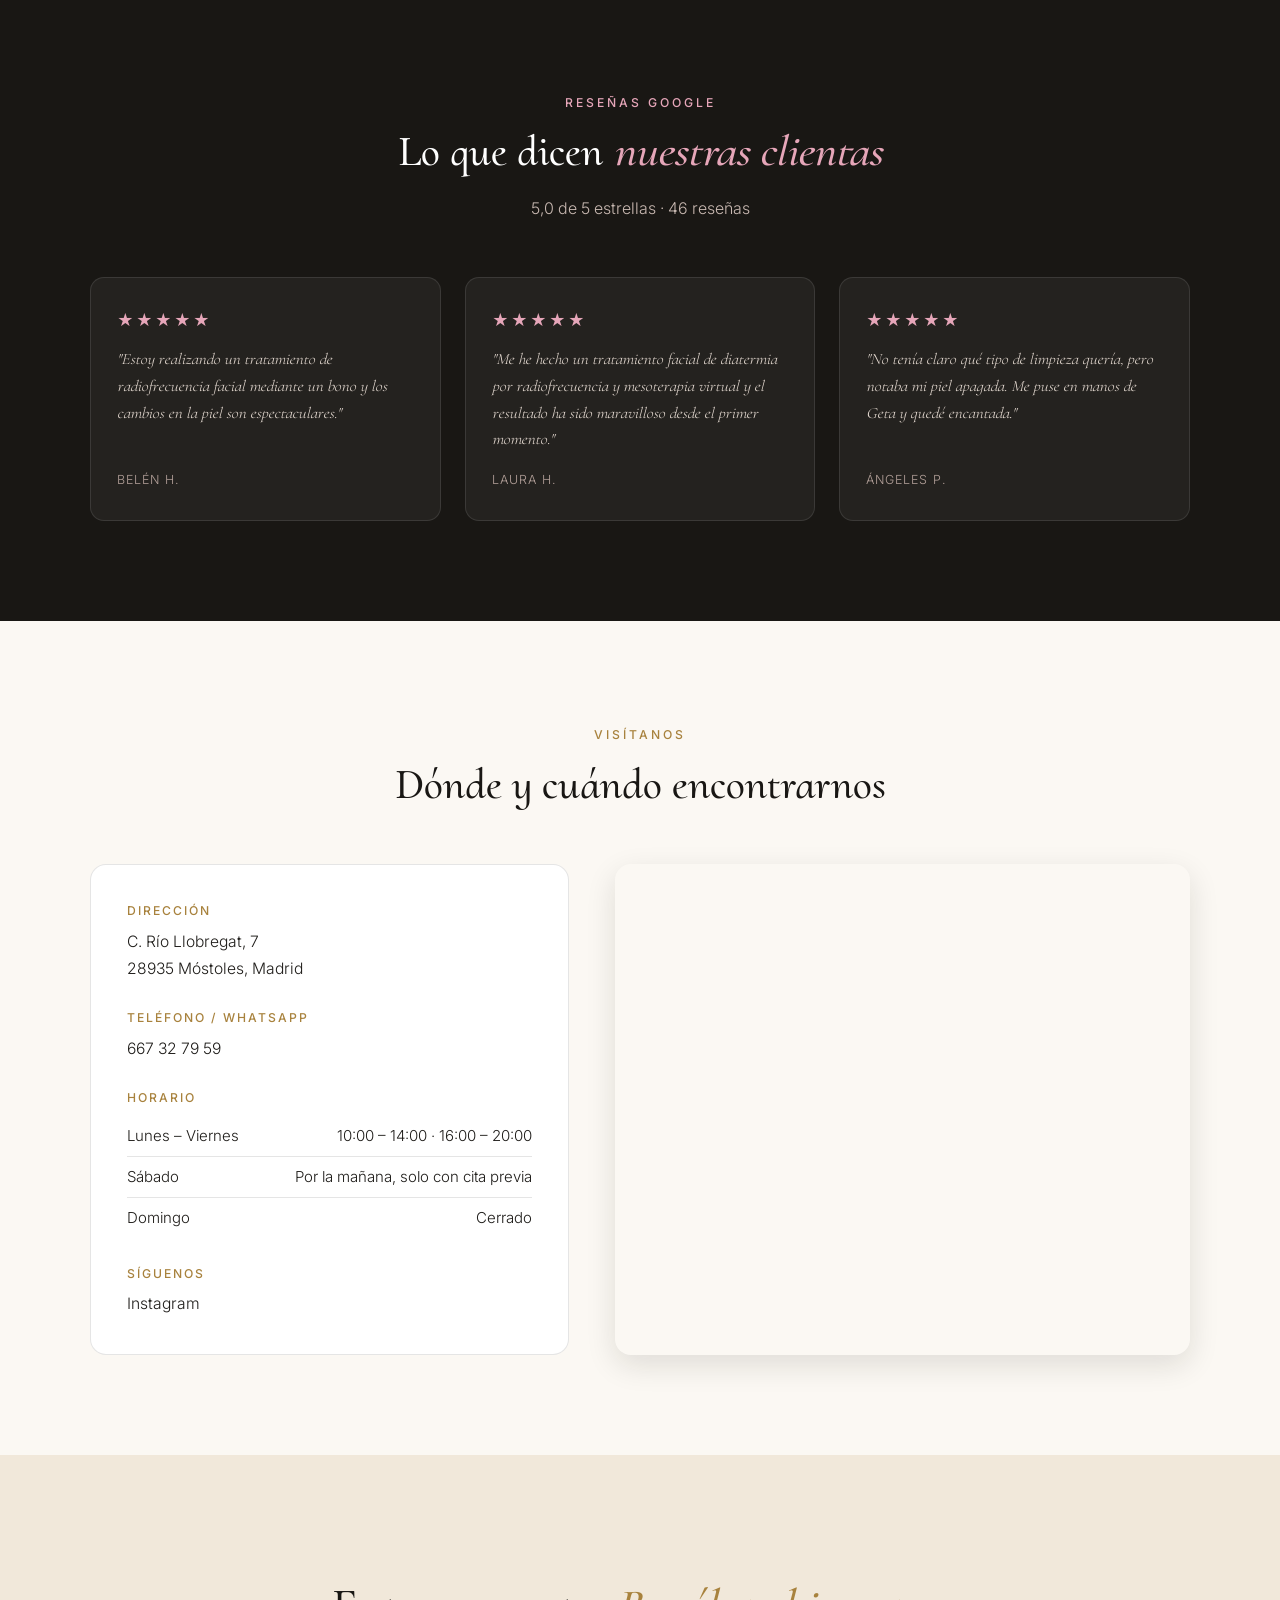
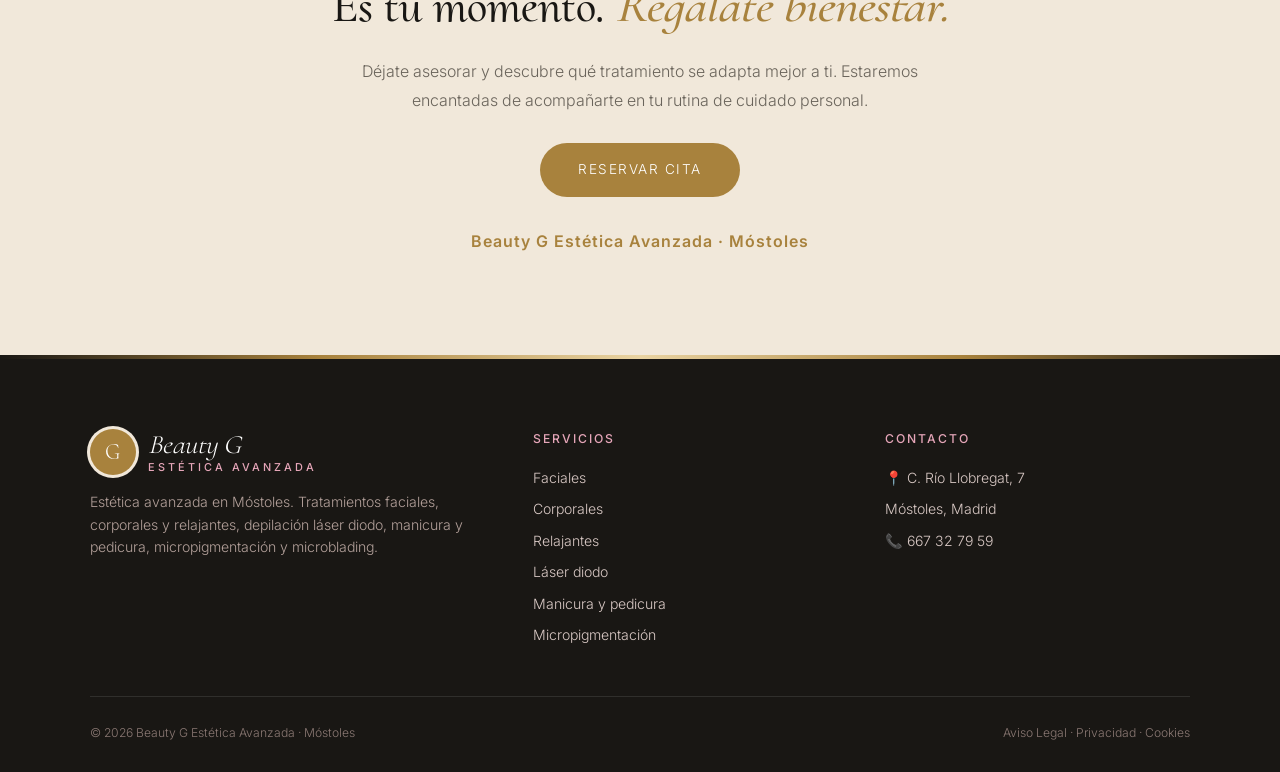
==== commit 42f15c86: "Tu tiempo importa tras la direccion (audios Geta 19/10)" ====
--- a/index.html
+++ b/index.html
@@ -75,6 +75,7 @@
     <h2>Un espacio <em>creado para ti</em></h2>
     <p>Un rincón de belleza y bienestar en el corazón de Móstoles, donde la elegancia, la tranquilidad y el cuidado de cada detalle se unen para ofrecerte una experiencia única.</p>
     <p class="gal-addr">Te esperamos en C. Río Llobregat, 7, Móstoles.</p>
+    <div class="hours-note"><strong>TU TIEMPO IMPORTA</strong><p>Nos adaptamos a tu ritmo de vida, ofreciendo citas fuera del horario habitual, bajo disponibilidad y con reserva previa.</p></div>
   </div>
   <div class="gallery">
     <figure><img src="local_fachada.jpg" alt="Fachada de Beauty G Estética Avanzada" loading="lazy"></figure>
--- a/styles.css
+++ b/styles.css
@@ -293,4 +293,9 @@
 .svc-cta .svc-cta-strong{font-weight:600;margin-bottom:22px;}
 .cta-section.closing{background:var(--tint);}
 .cta-section.closing p{max-width:620px;margin:0 auto 28px;line-height:1.8;}
-.cta-section.closing .closing-sign{margin:30px auto 0;color:var(--red);font-weight:600;letter-spacing:1px;}+.cta-section.closing .closing-sign{margin:30px auto 0;color:var(--red);font-weight:600;letter-spacing:1px;}.hours-note{margin-top:18px;padding:16px 18px;border-left:3px solid var(--red);background:var(--tint);border-radius:8px;}
+.hours-note strong{display:block;color:var(--red);letter-spacing:2px;font-size:.85rem;margin-bottom:6px;}
+.hours-note p{margin:0;color:var(--ink);line-height:1.6;font-size:.95rem;}
+.trust-card h3{text-transform:uppercase;letter-spacing:1px;font-size:1rem;}
+.gallery-wrap .hours-note{margin:22px auto 0;max-width:560px;text-align:center;border-left:none;border-top:2px solid var(--red);background:rgba(255,255,255,.55);}
+.gallery-wrap .section-head .hours-note p{margin:0;color:var(--ink);}
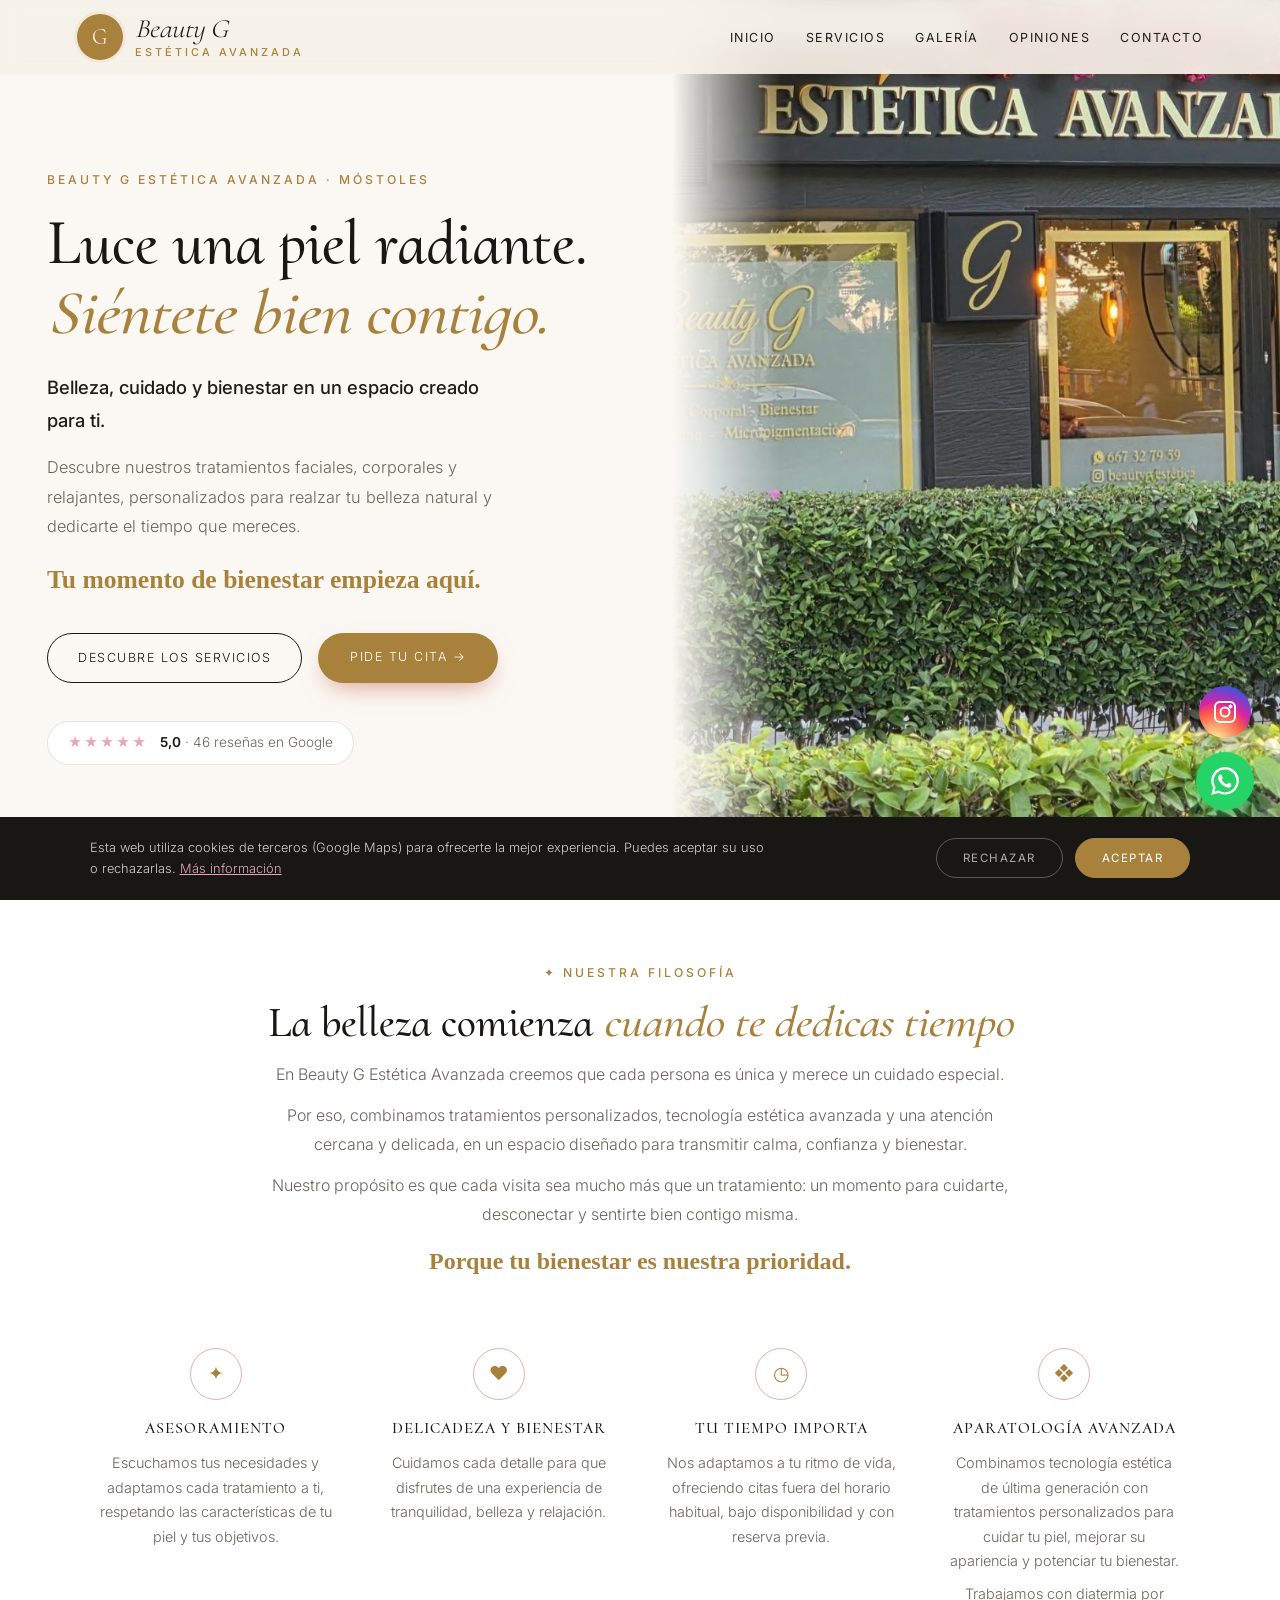
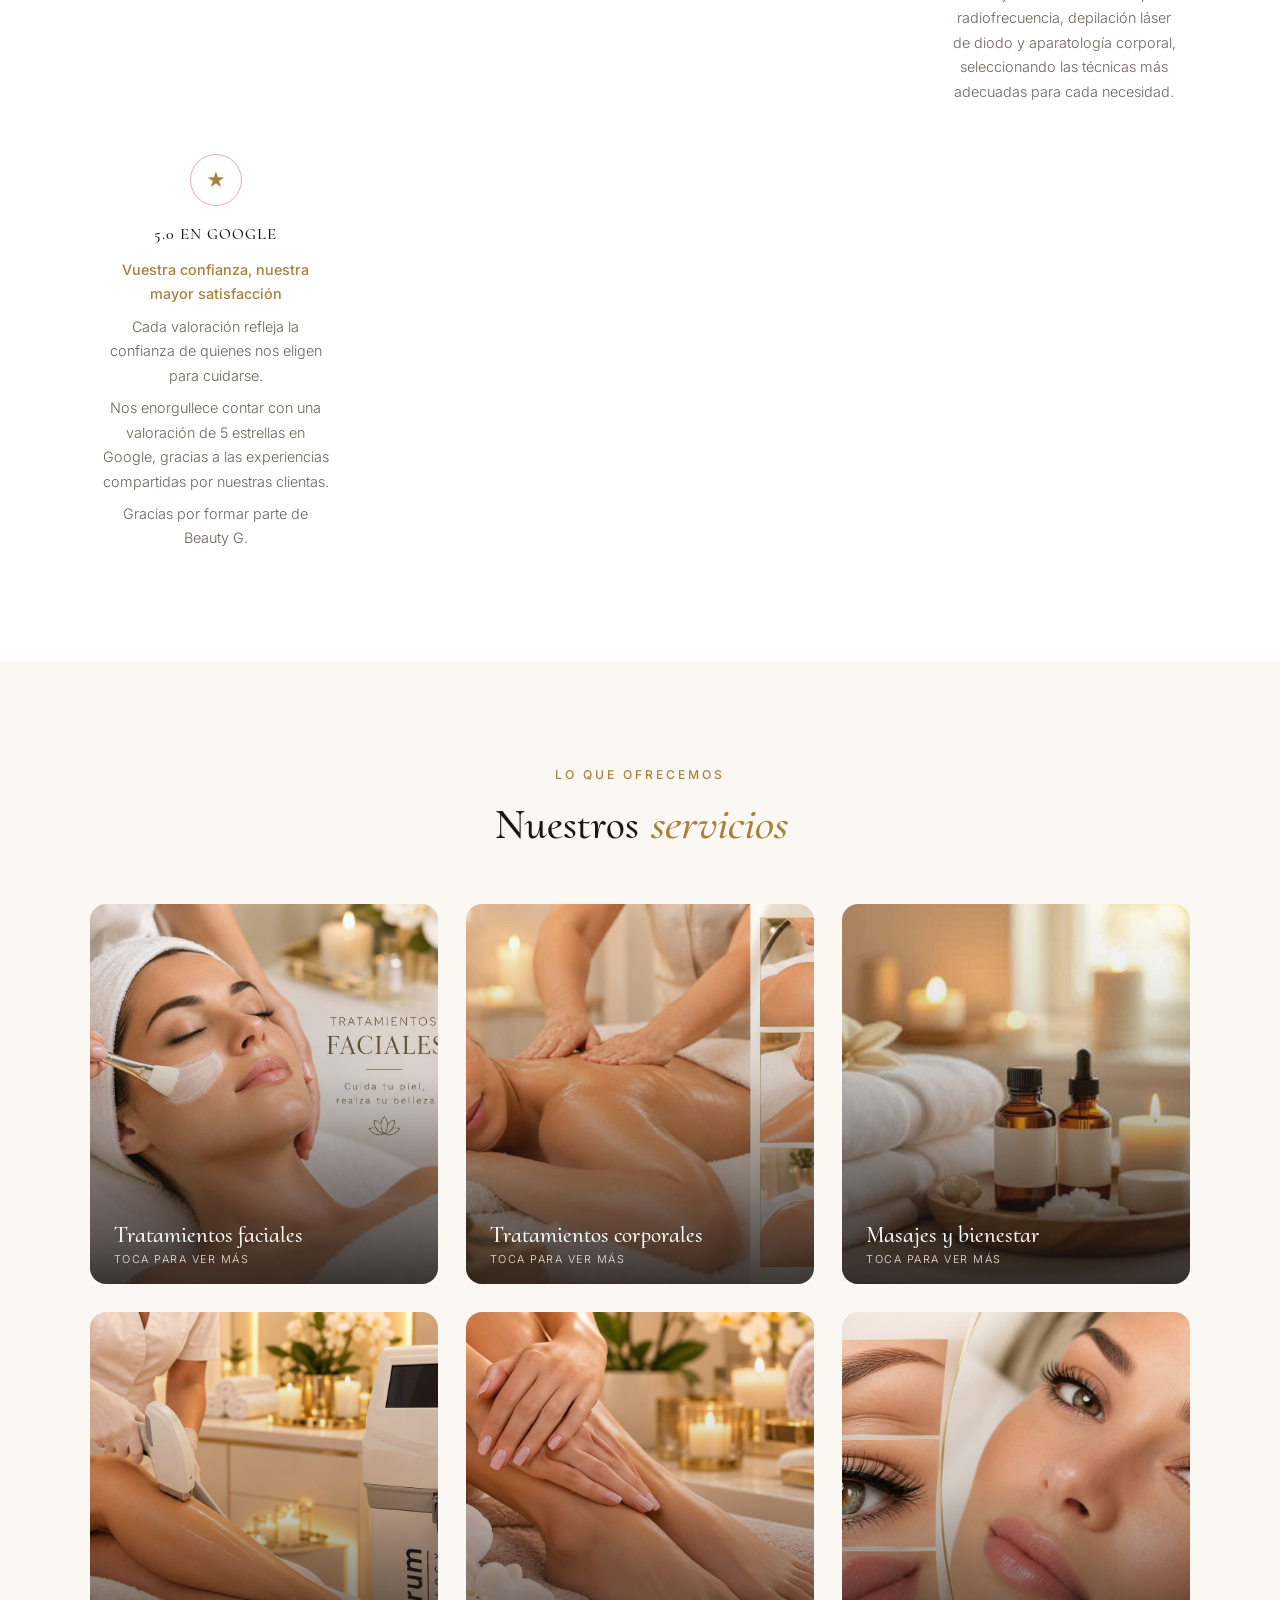
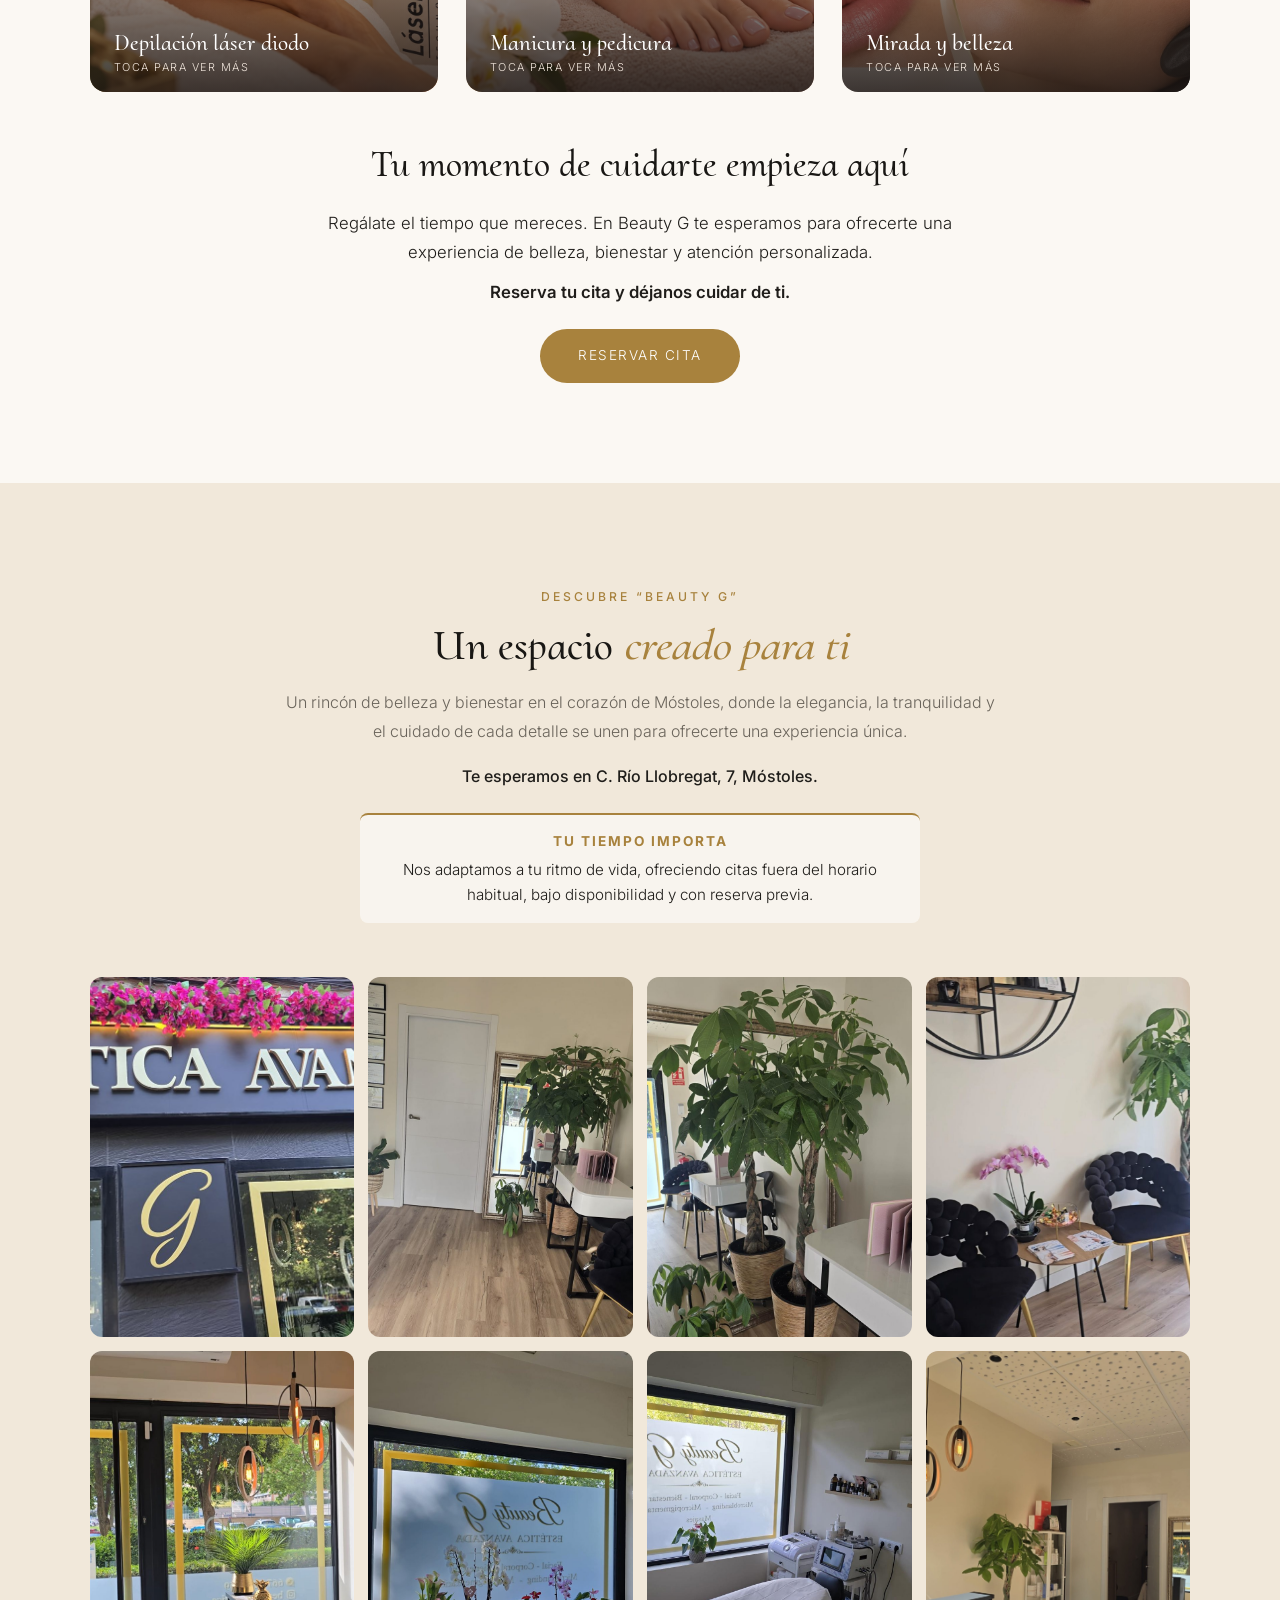
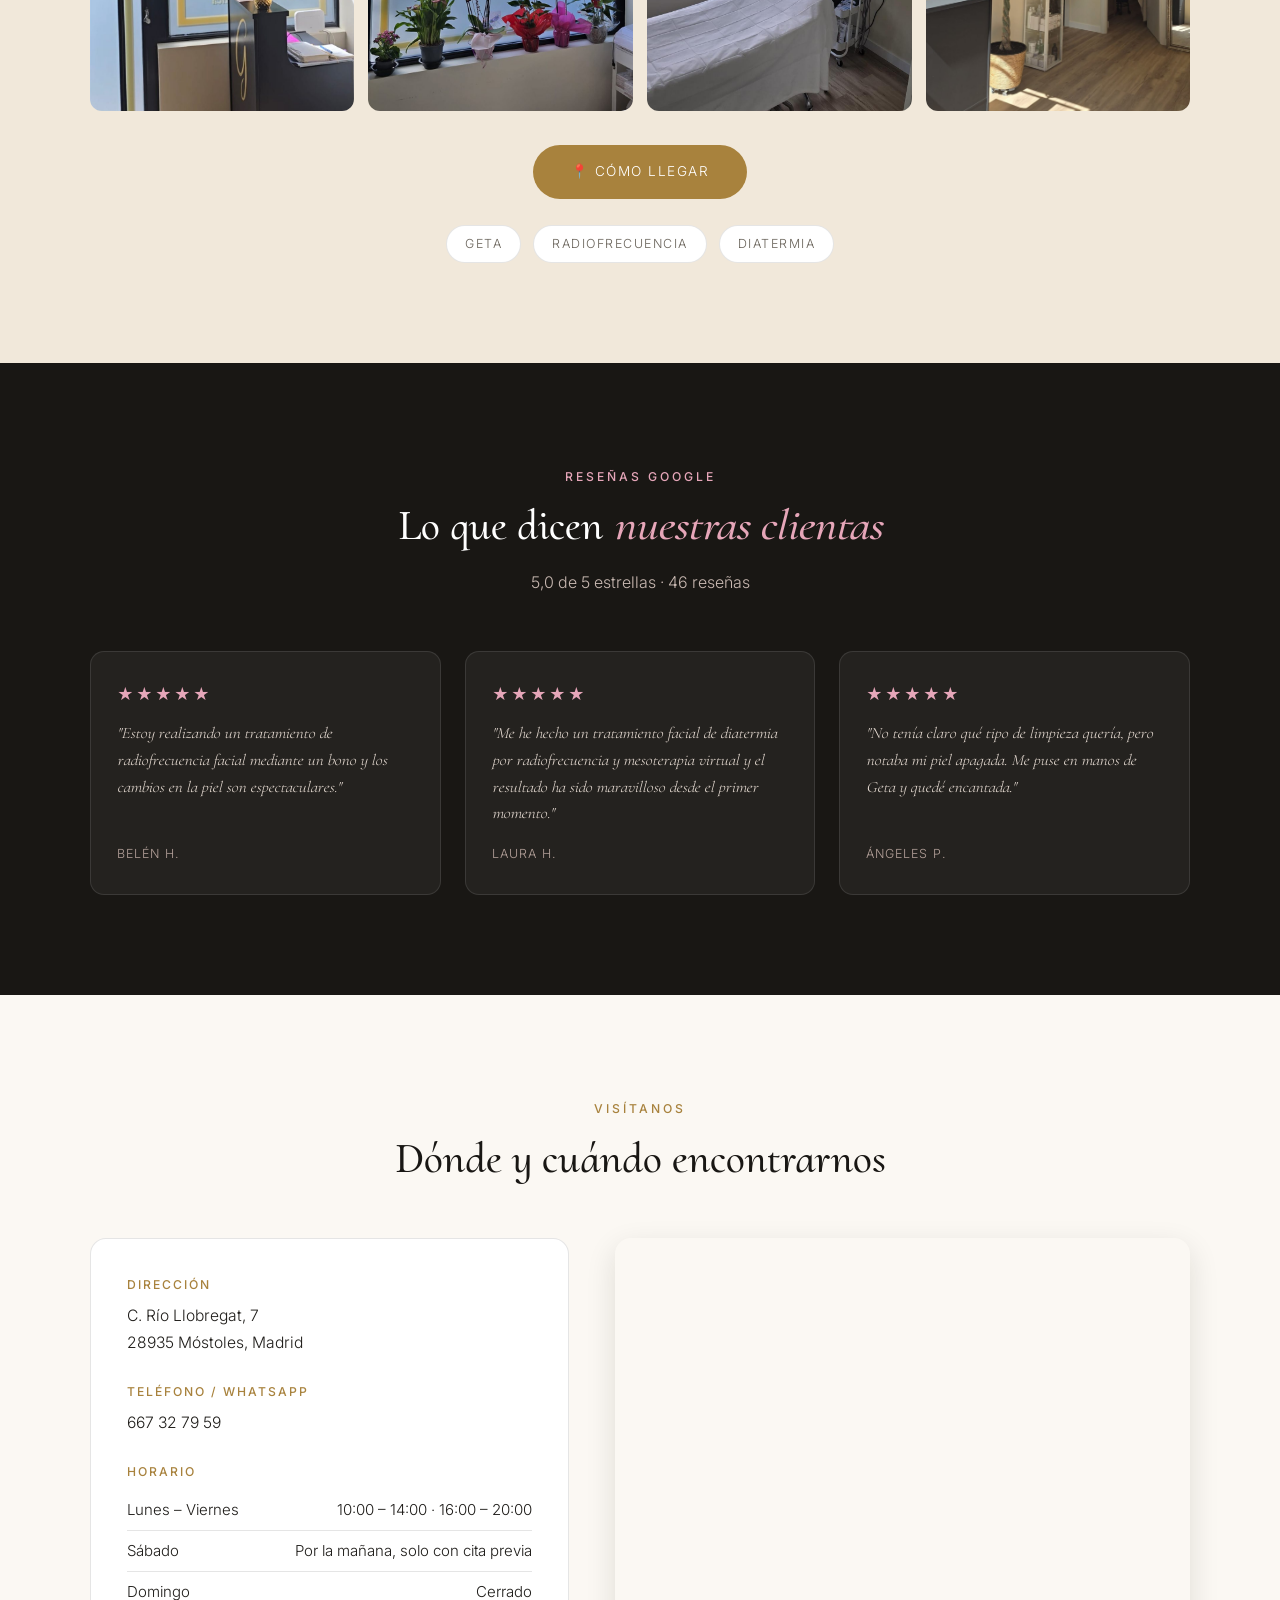
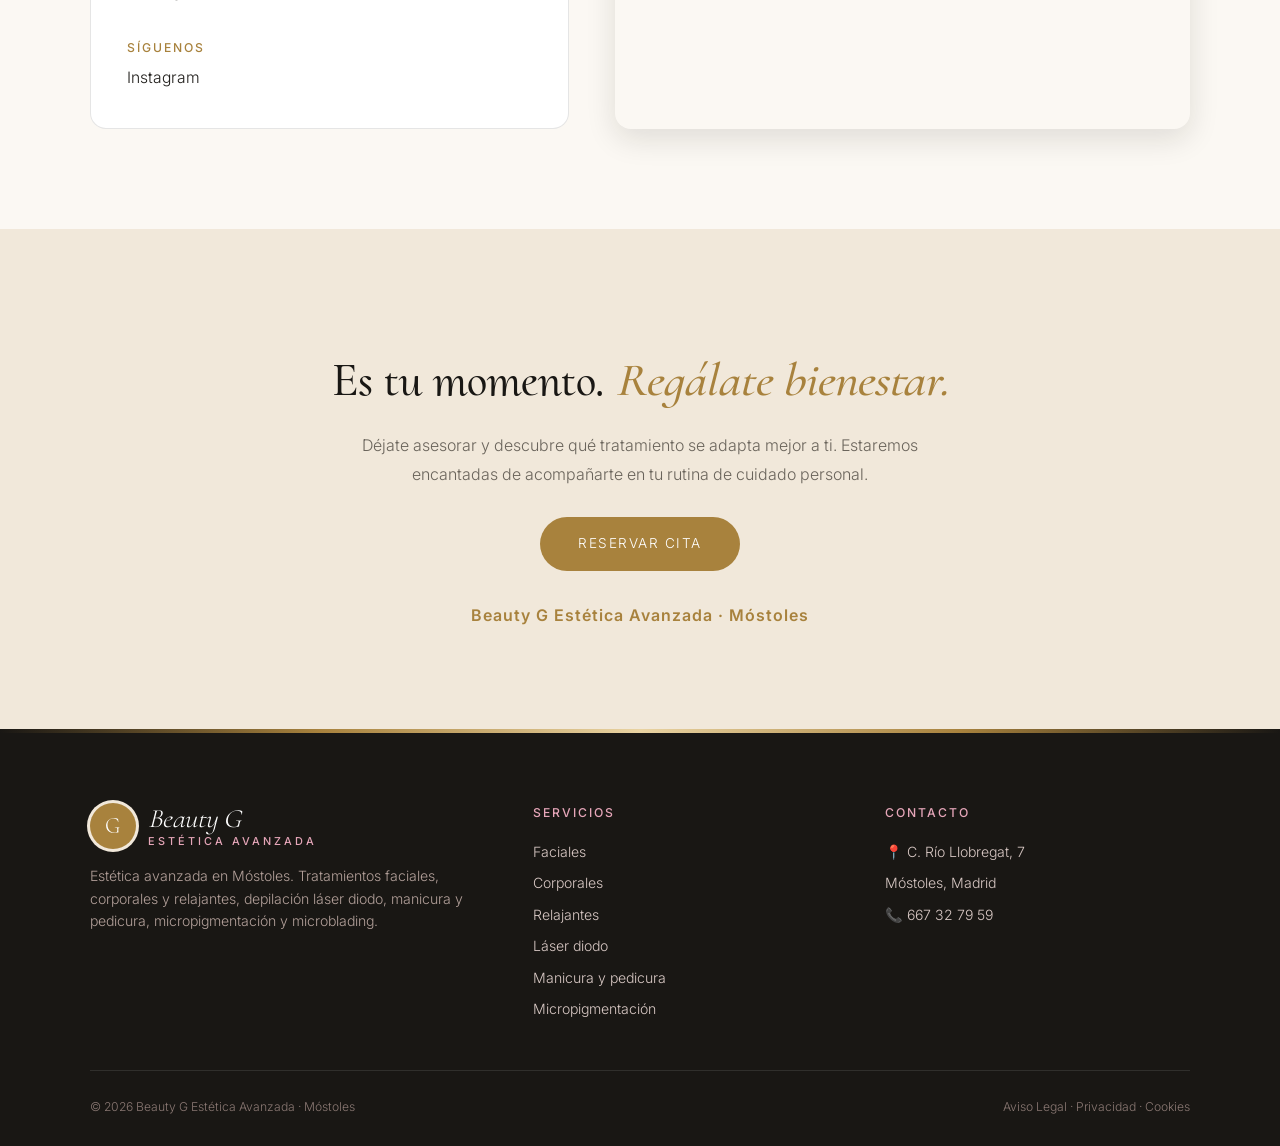
==== commit 1ca4600a: "Galeria: fotos nuevas de Geta, sin la cabina oscura" ====
--- a/index.html
+++ b/index.html
@@ -78,10 +78,14 @@
     <div class="hours-note"><strong>TU TIEMPO IMPORTA</strong><p>Nos adaptamos a tu ritmo de vida, ofreciendo citas fuera del horario habitual, bajo disponibilidad y con reserva previa.</p></div>
   </div>
   <div class="gallery">
-    <figure><img src="local_fachada.jpg" alt="Fachada de Beauty G Estética Avanzada" loading="lazy"></figure>
+    <figure><img src="local_g3.jpg" alt="Fachada de Beauty G Estética Avanzada" loading="lazy"></figure>
+    <figure><img src="local_g1.jpg" alt="Interior del centro Beauty G" loading="lazy"></figure>
+    <figure><img src="local_g2.jpg" alt="Recepción de Beauty G con plantas" loading="lazy"></figure>
+    <figure><img src="local_g4.jpg" alt="Zona de espera de Beauty G" loading="lazy"></figure>
+    <figure><img src="local_g5.jpg" alt="Entrada y recepción de Beauty G" loading="lazy"></figure>
+    <figure><img src="local_g6.jpg" alt="Cabina de Beauty G con orquídeas" loading="lazy"></figure>
     <figure><img src="local_nueva.jpg" alt="Cabina de tratamientos de Beauty G" loading="lazy"></figure>
     <figure><img src="local_interior.jpg" alt="Interior del centro Beauty G" loading="lazy"></figure>
-    <figure><img src="local_cabina.jpg" alt="Cabina de tratamientos relajantes" loading="lazy"></figure>
   </div>
   <div class="gal-cta"><a class="svc-cta-btn" href="https://www.google.com/maps/dir/?api=1&amp;destination=Beauty+G+Estetica+Avanzada%2C+C.+Rio+Llobregat+7%2C+Mostoles" target="_blank" rel="noopener">📍 Cómo llegar</a></div>
   <div class="brands"><span>Geta</span><span>Radiofrecuencia</span><span>Diatermia</span></div>
